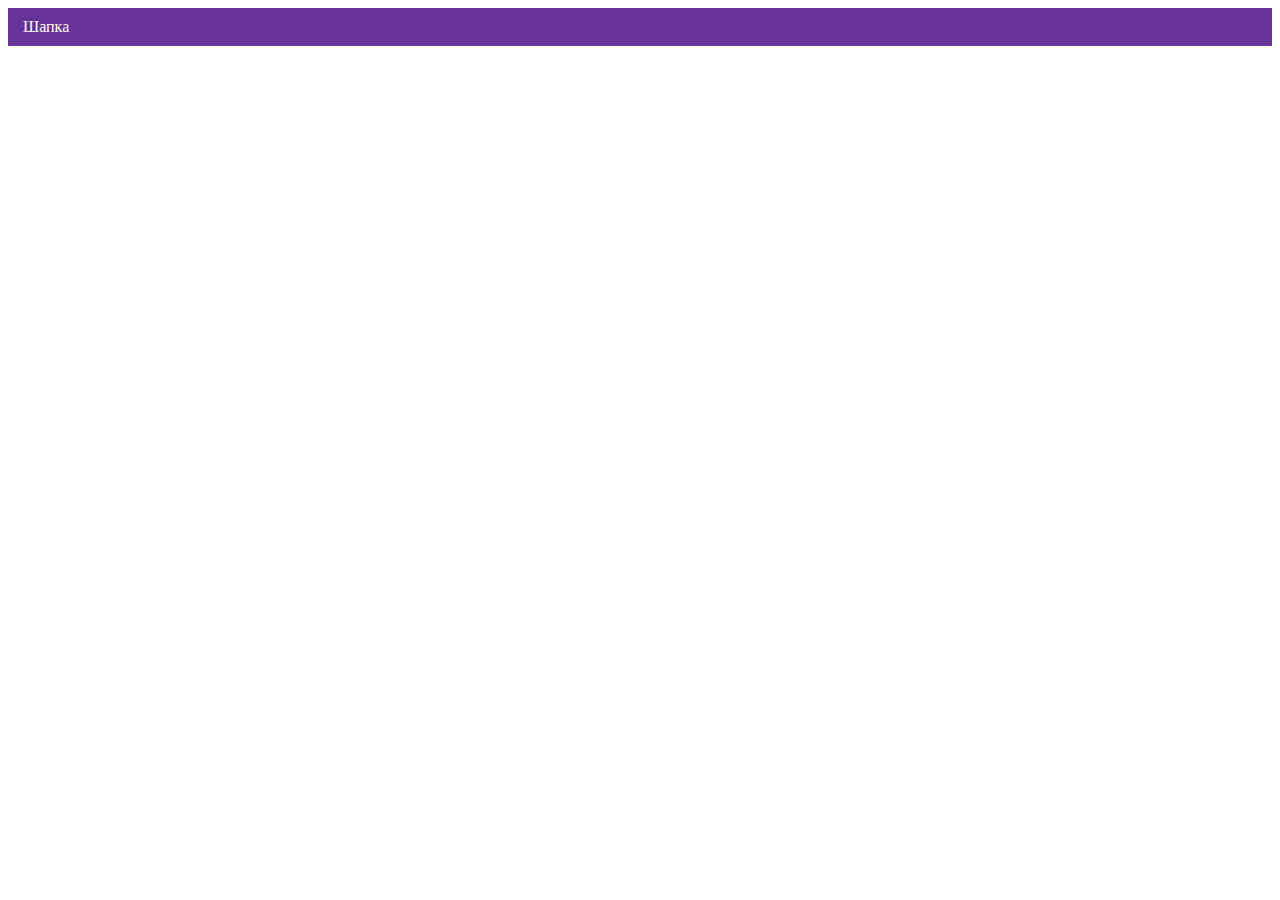
==== index.html @ d8174630 "Deploying to gh-pages from @ htmlacademy-adaptive/2401877-cat-energy-30@e98cb7f97f30a48dfca71497823d" ====
<!DOCTYPE html><html class="page" lang="ru"><head><meta charset="UTF-8"><title>Название проекта</title><meta name="viewport" content="width=device-width,initial-scale=1"><link rel="stylesheet" href="styles/styles.css"><script src="scripts/index.js" defer="defer"></script></head><body class="page__body"><header class="header">Шапка</header></body></html>
---- styles/styles.css ----
@charset "UTF-8";.header{background-color:#639;color:#fff;padding:10px 15px}
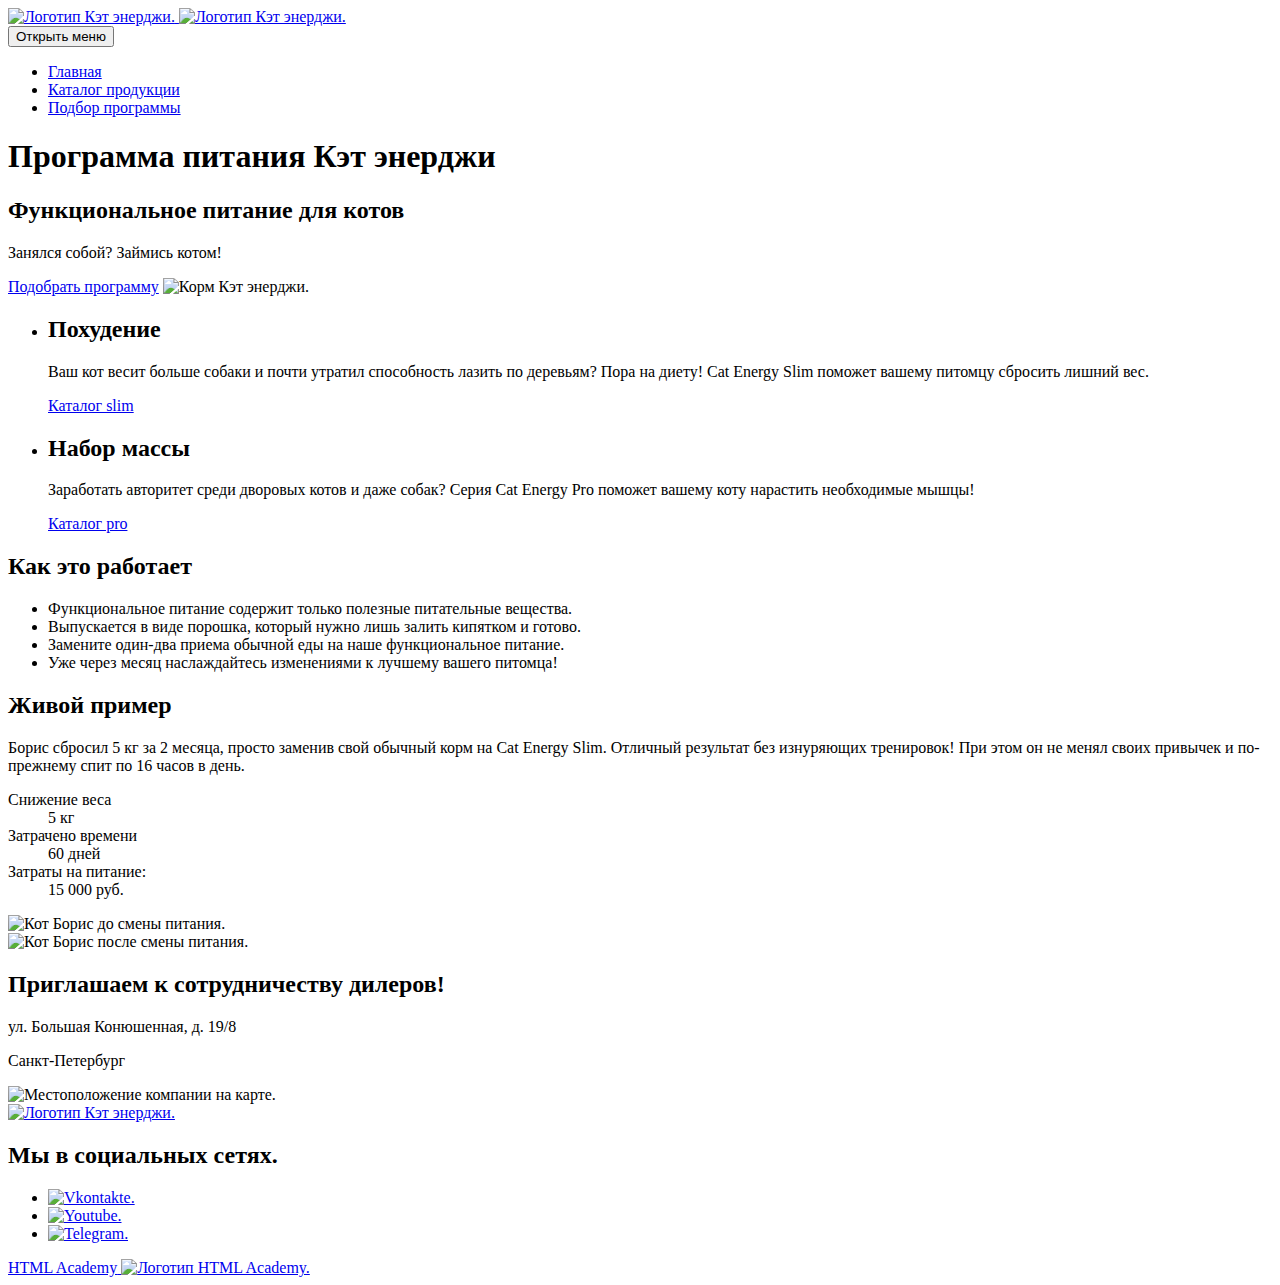
==== commit a73572c8: "Deploying to gh-pages from @ htmlacademy-adaptive/2401877-cat-energy-30@e837a51e146b5fbaec437e21dc18" ====
--- a/index.html
+++ b/index.html
@@ -1 +1 @@
-<!DOCTYPE html><html class="page" lang="ru"><head><meta charset="UTF-8"><title>Название проекта</title><meta name="viewport" content="width=device-width,initial-scale=1"><link rel="stylesheet" href="styles/styles.css"><script src="scripts/index.js" defer="defer"></script></head><body class="page__body"><header class="header">Шапка</header></body></html>+<!DOCTYPE html><html class="page" lang="ru"><head><meta charset="UTF-8"><title>Кэт энерджи</title><meta name="viewport" content="width=device-width,initial-scale=1"><link rel="stylesheet" href="styles/styles.css"><script src="scripts/index.js" defer="defer"></script></head><body class="page__body"><header class="main-header"><a class="main-header__logo logo" href="index.html"><img class="logo__image logo__image--icon" src="#" width="70" height="59" alt="Логотип Кэт энерджи."> <img class="logo__image logo__image--text" src="#" width="118" height="21" alt="Логотип Кэт энерджи."></a><nav class="main-nav"><button class="main-nav__toggle button-toggle" type="button"><span class="visually-hidden">Открыть меню</span></button><ul class="main-nav__list site-list"><li class="site-list__item"><a class="site-list__link site-list__link--current" href="index.html">Главная</a></li><li class="site-list__item"><a class="site-list__link" href="catalog.html">Каталог продукции</a></li><li class="site-list__item"><a class="site-list__link" href="form.html">Подбор программы</a></li></ul></nav></header><main class="main-container"><h1 class="visually-hidden">Программа питания Кэт энерджи</h1><section class="intro"><h2 class="intro__title">Функциональное питание для котов</h2><p class="intro__slogan">Занялся собой? Займись котом!</p><a class="intro__link button button--primary" href="#">Подобрать программу</a> <img class="intro__image" src="#" width="552" height="499" alt="Корм Кэт энерджи."></section><section class="nutrition"><div class="nutrition__container"><ul class="nutrition__list"><li class="nutrition__item nutrition__item--weight-loss"><h2 class="nutrition__title">Похудение</h2><p class="nutrition__text">Ваш кот весит больше собаки и почти утратил способность лазить по деревьям? Пора на диету! Cat Energy Slim поможет вашему питомцу сбросить лишний вес.</p><a class="nutrition__link button button--secondary" href="#">Каталог slim</a></li><li class="nutrition__item nutrition__item--weight-gain"><h2 class="nutrition__title">Набор массы</h2><p class="nutrition__text">Заработать авторитет среди дворовых котов и даже собак? Серия Cat Energy Pro поможет вашему коту нарастить необходимые мышцы!</p><a class="nutrition__link button button--secondary" href="#">Каталог pro</a></li></ul></div></section><section class="benefits"><div class="benefits__container"><h2 class="benefits__title">Как это работает</h2><ul class="benefits__list"><li class="benefits__item benefits__item--ingredients">Функциональное питание содержит только полезные питательные вещества.</li><li class="benefits__item benefits__item--consistence">Выпускается в виде порошка, который нужно лишь залить кипятком и готово.</li><li class="benefits__item benefits__item--system">Замените один-два приема обычной еды на наше функциональное питание.</li><li class="benefits__item benefits__item--results">Уже через месяц наслаждайтесь изменениями к лучшему вашего питомца!</li></ul></div></section><section class="example"><div class="example__container"><h2 class="example__title">Живой пример</h2><p class="example__text">Борис сбросил 5 кг за 2 месяца, просто заменив свой обычный корм на Cat Energy Slim. Отличный результат без изнуряющих тренировок! При этом он не менял своих привычек и по-прежнему спит по 16 часов в день.</p><dl class="example__statistics"><div class="example__weight"><dt class="example__statistics-subtitle">Снижение веса</dt><dd class="example__statistics-text">5 кг</dd></div><div class="example__time"><dt class="example__statistics-subtitle">Затрачено времени</dt><dd class="example__statistics-text">60 дней</dd></div><div class="example__cost"><dt class="example__statistics-subtitle">Затраты на питание:</dt><dd class="example__statistics-text">15 000 руб.</dd></div></dl><div class="exapmle__slider slider"><div class="slider__container slider__container--before"><img class="slider__image" src="#" width="" height="" alt="Кот Борис до смены питания."></div><div class="slider__container slider__container--after"><img class="slider__image" src="#" width="" height="" alt="Кот Борис после смены питания."></div></div></div></section><section class="contacts"><div class="contacts__container"><h2 class="contacts__title">Приглашаем к сотрудничеству дилеров!</h2><p class="contacts__text">ул. Большая Конюшенная, д. 19/8</p><p class="contacts__text">Санкт-Петербург</p></div><img class="contacts__map" src="#" width="1440" height="400" alt="Местоположение компании на карте."></section></main><footer class="main-footer"><div class="main-footer__container"><a class="main-footer__logo logo" href="index.html"><img class="logo__image logo__image--text" src="#" width="" height="" alt="Логотип Кэт энерджи."></a><section class="main-footer__socials socials"><h2 class="visually-hidden">Мы в социальных сетях.</h2><ul class="socials__list"><li class="socials__item"><a class="socials__link socials__link--vk" href="https://vk.com/htmlacademy"><img class="socials__icon" src="#" width="27" height="17" alt="Vkontakte."></a></li><li class="socials__item"><a class="socials__link socials__link--youtube" href="https://www.youtube.com/user/htmlacademyru"><img class="socials__icon" src="#" width="24" height="19" alt="Youtube."></a></li><li class="socials__item"><a class="socials__link socials__link--telegram" href="https://t.me/htmlacademy"><img class="socials__icon" src="#" width="20" height="17" alt="Telegram."></a></li></ul></section><a class="main-footer__copyright copyright" href="https://htmlacademy.ru/intensive/adaptive"><span class="copyright__text">HTML Academy</span> <img class="copyright__image" src="#" width="27" height="34" alt="Логотип HTML Academy."></a></div></footer></body></html>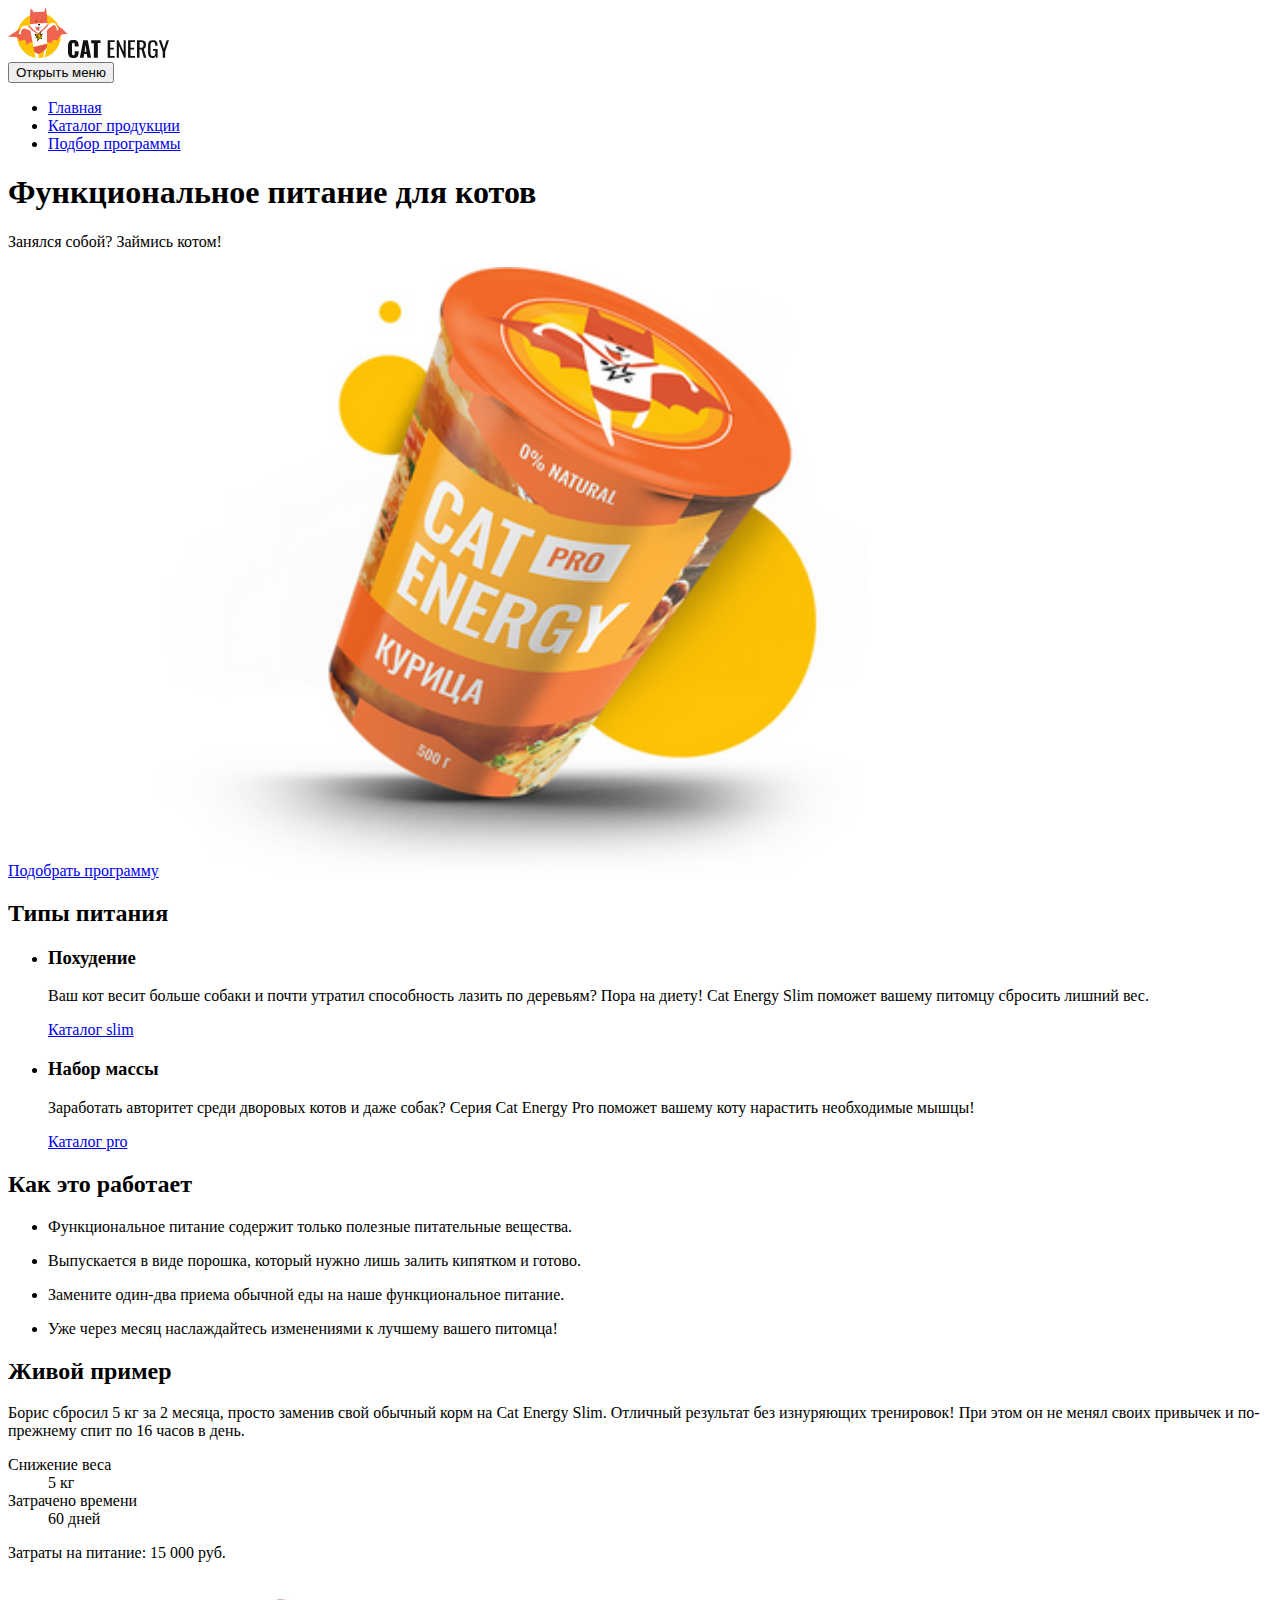
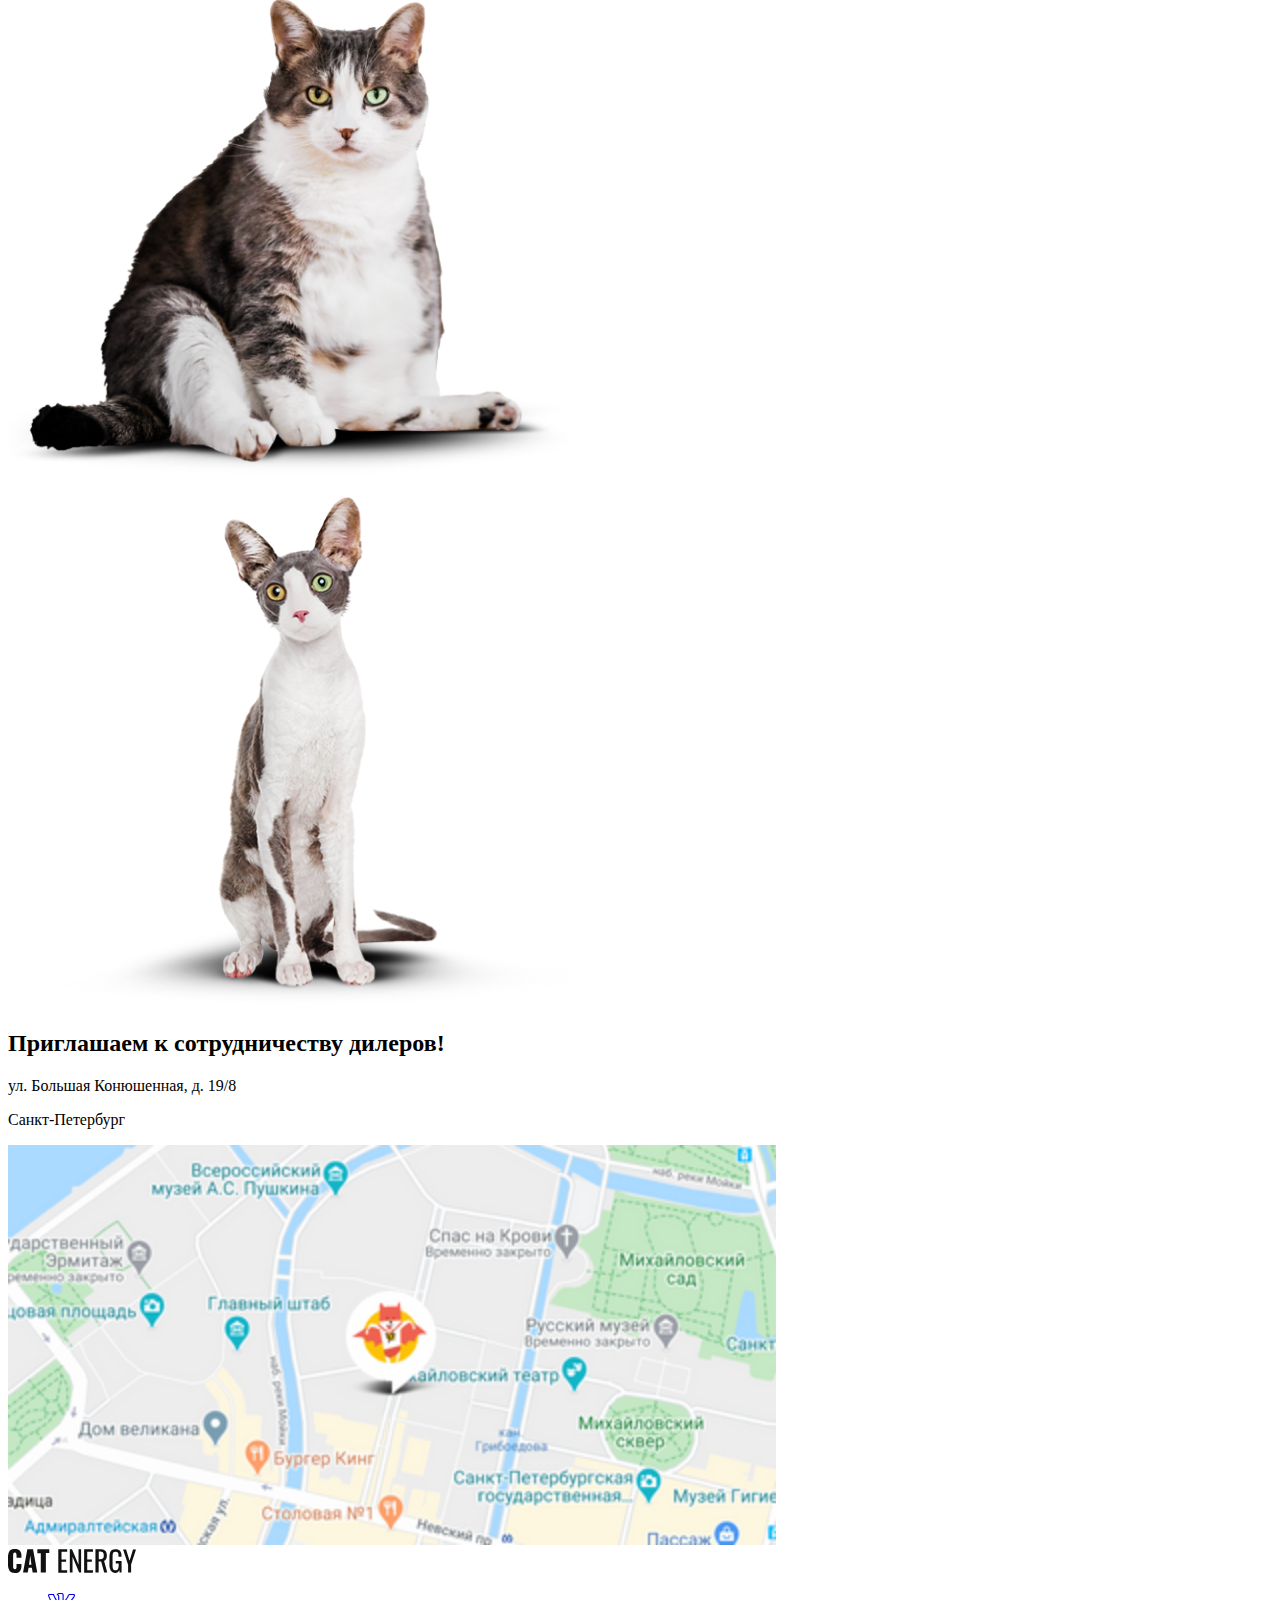
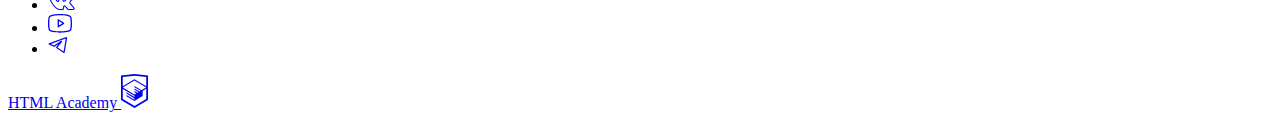
==== commit 2ad06716: "Deploying to gh-pages from @ htmlacademy-adaptive/2401877-cat-energy-30@8f644ca3a88ed66d0dfe81e99726" ====
--- a/index.html
+++ b/index.html
@@ -1 +1 @@
-<!DOCTYPE html><html class="page" lang="ru"><head><meta charset="UTF-8"><title>Кэт энерджи</title><meta name="viewport" content="width=device-width,initial-scale=1"><link rel="stylesheet" href="styles/styles.css"><script src="scripts/index.js" defer="defer"></script></head><body class="page__body"><header class="main-header"><a class="main-header__logo logo" href="index.html"><img class="logo__image logo__image--icon" src="#" width="70" height="59" alt="Логотип Кэт энерджи."> <img class="logo__image logo__image--text" src="#" width="118" height="21" alt="Логотип Кэт энерджи."></a><nav class="main-nav"><button class="main-nav__toggle button-toggle" type="button"><span class="visually-hidden">Открыть меню</span></button><ul class="main-nav__list site-list"><li class="site-list__item"><a class="site-list__link site-list__link--current" href="index.html">Главная</a></li><li class="site-list__item"><a class="site-list__link" href="catalog.html">Каталог продукции</a></li><li class="site-list__item"><a class="site-list__link" href="form.html">Подбор программы</a></li></ul></nav></header><main class="main-container"><h1 class="visually-hidden">Программа питания Кэт энерджи</h1><section class="intro"><h2 class="intro__title">Функциональное питание для котов</h2><p class="intro__slogan">Занялся собой? Займись котом!</p><a class="intro__link button button--primary" href="#">Подобрать программу</a> <img class="intro__image" src="#" width="552" height="499" alt="Корм Кэт энерджи."></section><section class="nutrition"><div class="nutrition__container"><ul class="nutrition__list"><li class="nutrition__item nutrition__item--weight-loss"><h2 class="nutrition__title">Похудение</h2><p class="nutrition__text">Ваш кот весит больше собаки и почти утратил способность лазить по деревьям? Пора на диету! Cat Energy Slim поможет вашему питомцу сбросить лишний вес.</p><a class="nutrition__link button button--secondary" href="#">Каталог slim</a></li><li class="nutrition__item nutrition__item--weight-gain"><h2 class="nutrition__title">Набор массы</h2><p class="nutrition__text">Заработать авторитет среди дворовых котов и даже собак? Серия Cat Energy Pro поможет вашему коту нарастить необходимые мышцы!</p><a class="nutrition__link button button--secondary" href="#">Каталог pro</a></li></ul></div></section><section class="benefits"><div class="benefits__container"><h2 class="benefits__title">Как это работает</h2><ul class="benefits__list"><li class="benefits__item benefits__item--ingredients">Функциональное питание содержит только полезные питательные вещества.</li><li class="benefits__item benefits__item--consistence">Выпускается в виде порошка, который нужно лишь залить кипятком и готово.</li><li class="benefits__item benefits__item--system">Замените один-два приема обычной еды на наше функциональное питание.</li><li class="benefits__item benefits__item--results">Уже через месяц наслаждайтесь изменениями к лучшему вашего питомца!</li></ul></div></section><section class="example"><div class="example__container"><h2 class="example__title">Живой пример</h2><p class="example__text">Борис сбросил 5 кг за 2 месяца, просто заменив свой обычный корм на Cat Energy Slim. Отличный результат без изнуряющих тренировок! При этом он не менял своих привычек и по-прежнему спит по 16 часов в день.</p><dl class="example__statistics"><div class="example__weight"><dt class="example__statistics-subtitle">Снижение веса</dt><dd class="example__statistics-text">5 кг</dd></div><div class="example__time"><dt class="example__statistics-subtitle">Затрачено времени</dt><dd class="example__statistics-text">60 дней</dd></div><div class="example__cost"><dt class="example__statistics-subtitle">Затраты на питание:</dt><dd class="example__statistics-text">15 000 руб.</dd></div></dl><div class="exapmle__slider slider"><div class="slider__container slider__container--before"><img class="slider__image" src="#" width="" height="" alt="Кот Борис до смены питания."></div><div class="slider__container slider__container--after"><img class="slider__image" src="#" width="" height="" alt="Кот Борис после смены питания."></div></div></div></section><section class="contacts"><div class="contacts__container"><h2 class="contacts__title">Приглашаем к сотрудничеству дилеров!</h2><p class="contacts__text">ул. Большая Конюшенная, д. 19/8</p><p class="contacts__text">Санкт-Петербург</p></div><img class="contacts__map" src="#" width="1440" height="400" alt="Местоположение компании на карте."></section></main><footer class="main-footer"><div class="main-footer__container"><a class="main-footer__logo logo" href="index.html"><img class="logo__image logo__image--text" src="#" width="" height="" alt="Логотип Кэт энерджи."></a><section class="main-footer__socials socials"><h2 class="visually-hidden">Мы в социальных сетях.</h2><ul class="socials__list"><li class="socials__item"><a class="socials__link socials__link--vk" href="https://vk.com/htmlacademy"><img class="socials__icon" src="#" width="27" height="17" alt="Vkontakte."></a></li><li class="socials__item"><a class="socials__link socials__link--youtube" href="https://www.youtube.com/user/htmlacademyru"><img class="socials__icon" src="#" width="24" height="19" alt="Youtube."></a></li><li class="socials__item"><a class="socials__link socials__link--telegram" href="https://t.me/htmlacademy"><img class="socials__icon" src="#" width="20" height="17" alt="Telegram."></a></li></ul></section><a class="main-footer__copyright copyright" href="https://htmlacademy.ru/intensive/adaptive"><span class="copyright__text">HTML Academy</span> <img class="copyright__image" src="#" width="27" height="34" alt="Логотип HTML Academy."></a></div></footer></body></html>+<!DOCTYPE html><html class="page" lang="ru"><head><meta charset="UTF-8"><title>Кэт энерджи</title><meta name="viewport" content="width=device-width,initial-scale=1"><link rel="stylesheet" href="styles/styles.css"><link rel="icon" href="favicon.ico"><link rel="icon" href="favicons/icon.svg" type="image/svg+xml"><link rel="apple-touch-icon" href="favicons/apple.png"><link rel="manifest" href="manifest.webmanifest"><script src="scripts/index.js" defer="defer"></script></head><body class="page__body"><header class="main-header"><a class="main-header__logo" href="index.html"><picture><source type="image/svg+xml" media="(min-width: 1440px)" srcset="images/header-logo-icon-desktop.svg" width="70" height="59"><source type="image/svg+xml" media="(min-width: 768px)" srcset="images/header-logo-icon-tablet.svg" width="60" height="50"><img class="main-header__logo-icon" src="images/header-logo-icon-mobile.svg" width="33" height="38" alt="Логотип Кэт энерджи."></picture><img class="main-header__logo-text" src="images/header-logo-text.svg" width="101" height="18" alt="Логотип Кэт энерджи."></a><nav class="main-nav"><button class="main-nav__toggle button-toggle" type="button"><span class="visually-hidden">Открыть меню</span></button><div class="main-nav__dropdown"><ul class="main-nav__list site-list"><li class="site-list__item"><a class="site-list__link site-list__link--current" href="index.html">Главная</a></li><li class="site-list__item"><a class="site-list__link" href="catalog.html">Каталог продукции</a></li><li class="site-list__item"><a class="site-list__link" href="form.html">Подбор программы</a></li></ul></div></nav></header><main class="main-container"><section class="intro"><h1 class="intro__title">Функциональное питание для котов</h1><p class="intro__slogan">Занялся собой? Займись котом!</p><a class="intro__button button button--primary" href="#">Подобрать программу</a><picture><source type="image/png" media="(min-width: 1440px)" srcset="images/intro-logo-desktop@1x.png, images/intro-logo-desktop@2x.png 2x" width="552" height="499"><source type="image/png" media="(min-width: 768px)" srcset="images/intro-logo-tablet@1x.png, images/intro-logo-tablet@2x.png 2x" width="709" height="609"><img class="intro__image" src="images/intro-logo-mobile@1x.png" srcset="images/intro-logo-mobile@2x.png 2x" width="280" height="270" alt="Корм Кэт энерджи."></picture></section><section class="types"><h2 class="visually-hidden">Типы питания</h2><div class="types__container"><ul class="types__list"><li class="types__item types__item--weight-loss"><h3 class="types__title">Похудение</h3><p class="types__text">Ваш кот весит больше собаки и почти утратил способность лазить по деревьям? Пора на диету! Cat Energy Slim поможет вашему питомцу сбросить лишний вес.</p><a class="types__link button button--secondary" href="#">Каталог slim</a></li><li class="types__item types__item--weight-gain"><h3 class="types__title">Набор массы</h3><p class="types__text">Заработать авторитет среди дворовых котов и даже собак? Серия Cat Energy Pro поможет вашему коту нарастить необходимые мышцы!</p><a class="types__link button button--secondary" href="#">Каталог pro</a></li></ul></div></section><section class="benefits"><div class="benefits__container"><h2 class="benefits__title title-h2">Как это работает</h2><ul class="benefits__list"><li class="benefits__item benefits__item--ingredients"><p class="benefits__item-text">Функциональное питание содержит только полезные питательные вещества.</p></li><li class="benefits__item benefits__item--consistence"><p class="benefits__item-text">Выпускается в виде порошка, который нужно лишь залить кипятком и готово.</p></li><li class="benefits__item benefits__item--system"><p class="benefits__item-text">Замените один-два приема обычной еды на наше функциональное питание.</p></li><li class="benefits__item benefits__item--results"><p class="benefits__item-text">Уже через месяц наслаждайтесь изменениями к лучшему вашего питомца!</p></li></ul></div></section><section class="example"><div class="example__container"><h2 class="example__title title-h2">Живой пример</h2><p class="example__text">Борис сбросил 5 кг за 2 месяца, просто заменив свой обычный корм на Cat Energy Slim. Отличный результат без изнуряющих тренировок! При этом он не менял своих привычек и по-прежнему спит по 16 часов в день.</p><dl class="example__statistics"><div class="example__item"><dt class="example__statistics-subtitle">Снижение веса</dt><dd class="example__statistics-text">5 кг</dd></div><div class="example__item"><dt class="example__statistics-subtitle">Затрачено времени</dt><dd class="example__statistics-text">60 дней</dd></div></dl><p class="example__cost"><span class="example__cost-text">Затраты на питание:</span> <span class="example__cost-text">15 000 руб.</span></p><div class="example__slider slider"><div class="slider__container slider__container--before"><picture><source type="image/png" media="(min-width: 768px)" srcset="images/cat-before-tablet@1x.png, images/cat-before-tablet@2x.png 2x" width="560" height="512"><img class="slider__image" src="images/cat-before-mobile@1x.png" srcset="images/cat-before-mobile@2x.png 2x" width="280" height="256" alt="Кот Борис до смены питания."></picture></div><div class="slider__container slider__container--after"><picture><source type="image/png" media="(min-width: 768px)" srcset="images/cat-after-tablet@1x.png, images/cat-after-tablet@2x.png 2x" width="560" height="512"><img class="slider__image" src="images/cat-after-mobile@1x.png" srcset="images/cat-after-mobile@2x.png 2x" width="280" height="256" alt="Кот Борис после смены питания."></picture></div></div></div></section><section class="contacts"><div class="contacts__container"><h2 class="contacts__title">Приглашаем к сотрудничеству дилеров!</h2><p class="contacts__text">ул. Большая Конюшенная, д. 19/8</p><p class="contacts__text">Санкт-Петербург</p></div><picture><source type="image/png" media="(min-width: 1440px)" srcset="images/map-desktop@1x.png, images/map-desktop@2x.png 2x" width="1440" height="400"><source type="image/png" media="(min-width: 768px)" srcset="images/map-tablet@1x.png, images/map-tablet@2x.png 2x" width="768" height="400"><img class="contacts__map" src="images/map-mobile@1x.png" srcset="images/map-mobile@2x.png 2x" width="320" height="362" alt="Местоположение компании на карте."></picture></section></main><footer class="main-footer"><div class="main-footer__container"><a class="main-footer__logo" href="index.html"><img class="main-footer__logo-text" src="images/footer-logo-text.svg" width="128" height="24" alt="Логотип Кэт энерджи."></a><ul class="main-footer__socials socials"><li class="socials__item"><a class="socials__item-link socials__item-link--vk" href="https://vk.com/htmlacademy"><svg class="socials__item-icon" aria-label="Vkontakte." role="img" width="27" height="17" viewBox="0 0 27 17" fill="currentColor" xmlns="http://www.w3.org/2000/svg"><path d="M0 2.34c0-.86.52-1.32 1.55-1.38l3.97.02c.26 0 .44.13.53.38.4 1.26.86 2.34 1.37 3.25.5.92 1.17 1.97 1.99 3.16.07.15.18.23.34.23.13 0 .22-.06.3-.18l.07-.28.03-4.35c0-.3-.07-.5-.23-.6-.15-.1-.43-.18-.83-.23-.32-.05-.48-.23-.48-.55 0-.07 0-.12.02-.15.38-1.09 1.44-1.63 3.2-1.63l1.5-.03c.67 0 1.23.16 1.67.48.44.32.67.82.67 1.5v5.72c.12.08.24.12.34.12.27 0 .5-.15.7-.45 1.95-2.58 3-4.31 3.17-5.18a.3.3 0 0 1 .05-.13c.12-.25.33-.47.61-.65.29-.19.53-.31.75-.38a.55.55 0 0 1 .24-.05h4.13l.26.03c.36 0 .63.16.83.47.07.1.12.21.15.33a2.4 2.4 0 0 1 .06.55v.18a6.11 6.11 0 0 1-.94 2.2 23.4 23.4 0 0 1-1.93 2.53c-.79.9-1.27 1.5-1.47 1.78a.93.93 0 0 0-.24.56c0 .13.07.28.21.45l3.9 4.63c.2.26.31.56.31.88 0 .38-.16.7-.48.95-.32.25-.7.4-1.14.43l-.46.02h-4.04c-.02 0-.06 0-.11.02a.86.86 0 0 1-.1.01c-.4 0-.76-.16-1.1-.48-.12-.13-.96-1.12-2.5-2.97a1.39 1.39 0 0 0-.38-.32 38.47 38.47 0 0 0-.53 2.24l-.08.42a1.4 1.4 0 0 1-1.12 1.06l-.37.02h-2.61c-1.48 0-2.95-.63-4.41-1.9a19.3 19.3 0 0 1-3.96-4.95 47.51 47.51 0 0 1-3.28-7.05 1.92 1.92 0 0 1-.13-.73Zm16.01 6.51c-.37 0-.7-.1-1.01-.29a.9.9 0 0 1-.45-.79v-5.78c0-.34-.1-.58-.27-.72-.18-.14-.49-.21-.93-.21l-1.52.05c-.76 0-1.34.12-1.73.37.78.36 1.17.93 1.17 1.71v4.43a1.5 1.5 0 0 1-.53 1.04 1.6 1.6 0 0 1-1.07.42c-.53 0-.94-.24-1.22-.73a26.16 26.16 0 0 1-3.1-5.63l-.23-.66-3.55-.02c-.23 0-.36.01-.38.03-.03.03-.04.1-.04.22 0 .15.01.3.05.48l.56 1.4c1.49 3.64 3.11 6.51 4.86 8.6 1.75 2.1 3.47 3.15 5.16 3.15h2.66c.1 0 .19-.03.24-.09.05-.06.1-.17.13-.34l.06-.25.5-2.21c.15-.3.27-.5.38-.6.2-.2.42-.28.69-.28.43 0 .86.24 1.3.73l2.27 2.71c.14.22.3.33.45.33h4.4c.53 0 .8-.13.8-.38a.47.47 0 0 0-.08-.25l-3.87-4.55c-.3-.35-.45-.73-.45-1.13 0-.4.14-.8.43-1.16.23-.34.68-.9 1.34-1.67.67-.78 1.25-1.51 1.75-2.19.5-.68.82-1.3.98-1.85l.08-.33a.37.37 0 0 1-.02-.16.54.54 0 0 0-.03-.19h-4.18c-.27.1-.48.25-.64.45l-.16.48c-.45 1.16-1.6 2.94-3.5 5.36-.36.33-.8.5-1.3.5Z"/></svg></a></li><li class="socials__item"><a class="socials__item-link socials__item-link--youtube" href="https://www.youtube.com/user/htmlacademyru"><svg class="socials__item-icon" aria-label="Youtube." role="img" width="24" height="19" viewBox="0 0 24 19" fill="currentColor" xmlns="http://www.w3.org/2000/svg"><path d="m15.85 8.8-5.24-3.5a.65.65 0 0 0-1.01.55v6.98a.65.65 0 0 0 1.01.54l5.24-3.49a.65.65 0 0 0 0-1.09Zm-4.94 2.8v-4.53l3.4 2.27-3.4 2.27Zm12.48-8.56a2.4 2.4 0 0 0-1.45-1.63c-3.72-1.43-9.69-1.41-9.94-1.41s-6.22-.02-9.94 1.4a2.4 2.4 0 0 0-1.45 1.64 25.32 25.32 0 0 0-.61 6.3c0 3.26.33 5.22.61 6.3a2.4 2.4 0 0 0 1.45 1.63c3.72 1.43 9.69 1.4 9.94 1.4h.08c.75 0 6.31-.04 9.86-1.4a2.4 2.4 0 0 0 1.45-1.64c.28-1.07.61-3.03.61-6.3 0-3.25-.33-5.22-.61-6.29Zm-1.27 12.27a1.1 1.1 0 0 1-.65.74c-3.5 1.34-9.4 1.32-9.47 1.32-.07 0-5.98.02-9.47-1.32a1.09 1.09 0 0 1-.65-.74c-.27-1-.57-2.85-.57-5.97 0-3.12.3-4.97.57-5.97a1.1 1.1 0 0 1 .65-.74c3.5-1.34 9.4-1.32 9.47-1.32.07 0 5.98-.02 9.47 1.32a1.1 1.1 0 0 1 .65.74c.27 1 .57 2.85.57 5.97 0 3.12-.3 4.96-.57 5.97Z"/></svg></a></li><li class="socials__item"><a class="socials__item-link socials__item-link--telegram" href="https://t.me/htmlacademy"><svg class="socials__item-icon" aria-label="Telegram." role="img" width="20" height="17" viewBox="0 0 20 18" fill="currentColor" xmlns="http://www.w3.org/2000/svg"><path fill-rule="evenodd" clip-rule="evenodd" d="M19.46.15c.18.15.27.38.23.61l-2.63 15.76a.66.66 0 0 1-1.01.44l-7.88-5.25a.66.66 0 0 1-.15-.96l2.61-3.26-4.36 2.9a.66.66 0 0 1-.65.05l-5.26-2.63a.66.66 0 0 1 .08-1.2l18.38-6.57a.66.66 0 0 1 .64.11Zm-17.13 7.17 3.53 1.77 7.56-5.04a.66.66 0 0 1 .88.96l-4.8 6 6.43 4.3 2.28-13.66-15.88 5.67Z"/></svg></a></li></ul><a class="main-footer__copyright copyright" href="https://htmlacademy.ru/intensive/adaptive"><span class="copyright__text">HTML Academy</span> <svg class="copyright__logo" aria-label="Логотип разработчика .html academy." role="img" width="27" height="34" viewBox="0 0 27 34" fill="currentColor" xmlns="http://www.w3.org/2000/svg"><path d="m13.64.02-.14-.02-13.5 1.4v24.61l13.5 7.99 13.5-7.99v-24.6l-13.36-1.4Zm11.6 25-11.74 6.94-11.73-6.94v-10.1l11.68 6.93.02 1.25-8.02-4.75v1.23l8.04 4.8.02 1.3-8.05-4.76v1.22l8.04 4.81 8.12-4.83v-5.21l3.62-2.15v10.26Zm0-11.57-3.23 1.88-1.48.88-7.06-4.19-.01 1.23 6.04 3.57-.06.03-.13.07-.86.5-4.98-2.95-.01 1.22 3.93 2.33-.93.61-.02.01-2.97-1.74-.01 1.23 1.94 1.13-1.98 1.19-11.62-6.87 11.63-6.96 11.8 6.83Zm0-1.22-11.8-6.92-11.67 6.91v-9.23l11.73-1.23 11.73 1.23v9.24Z"/></svg></a></div></footer></body></html>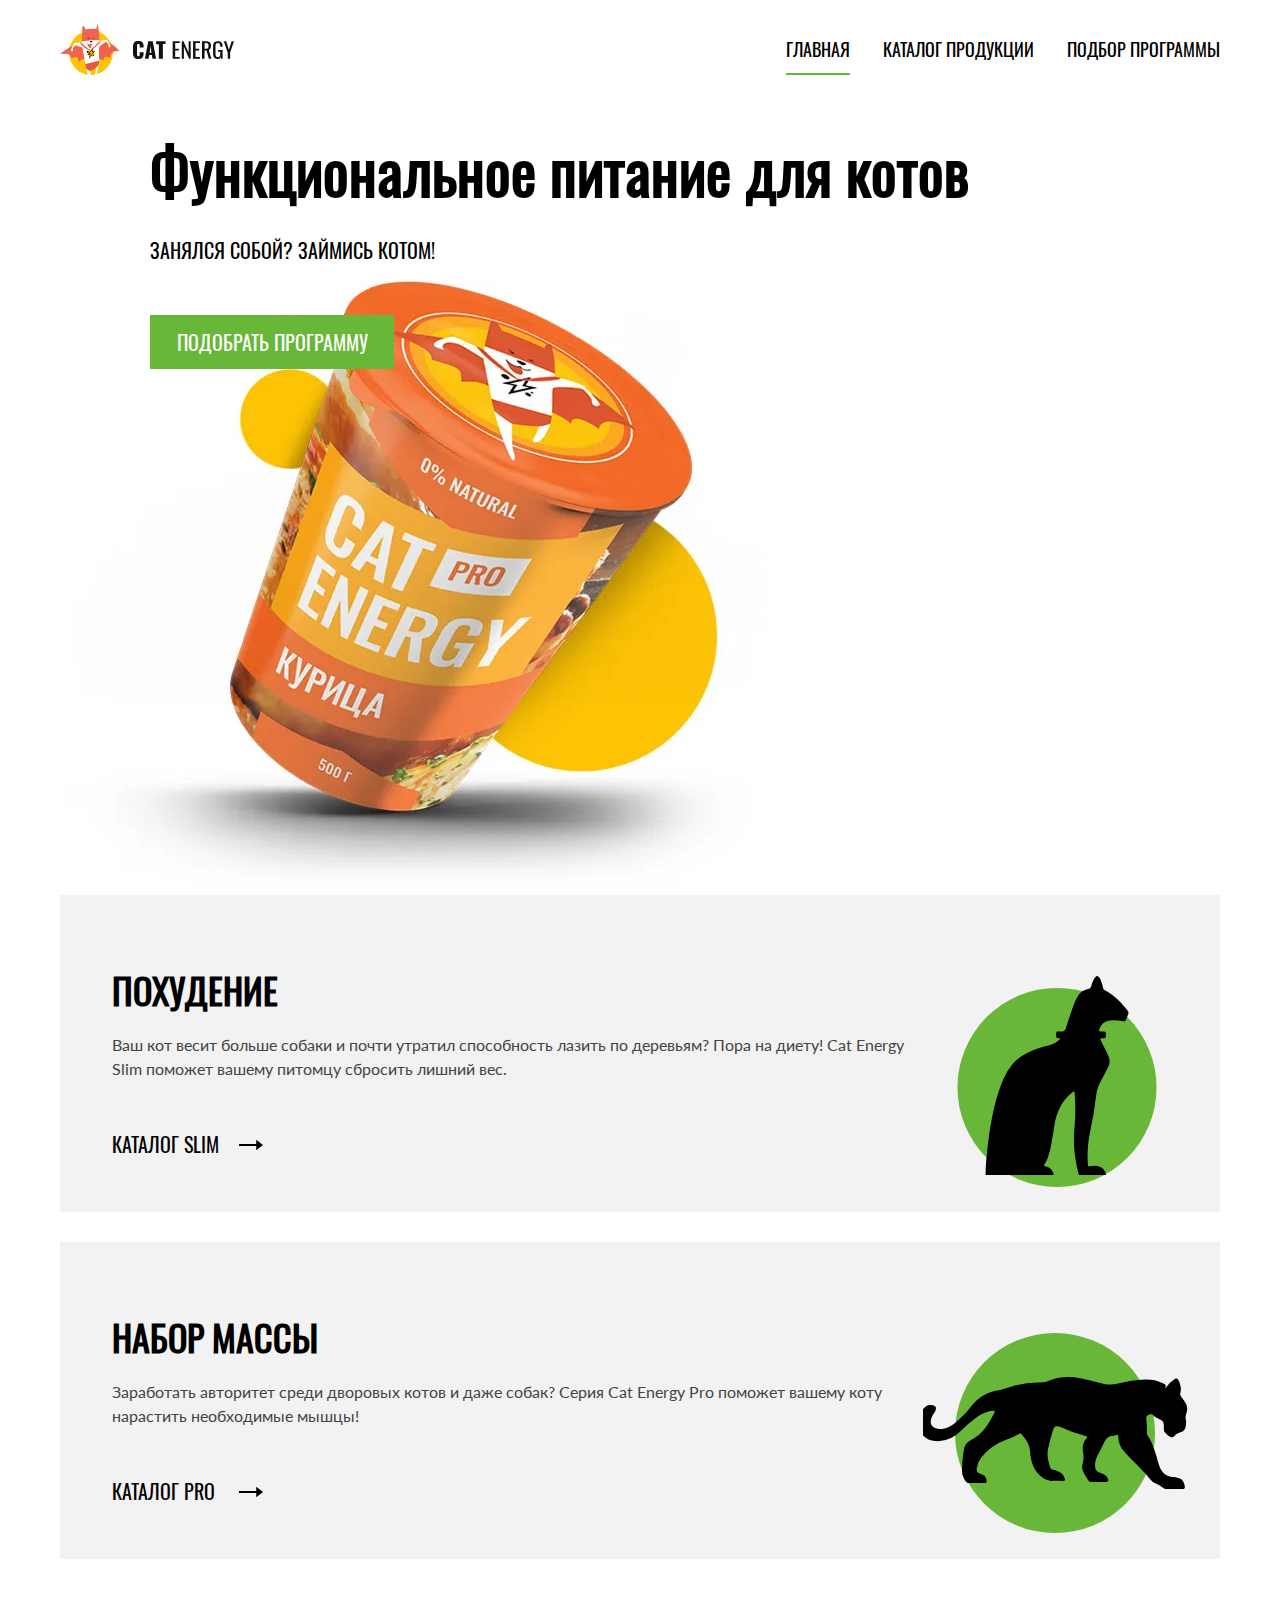
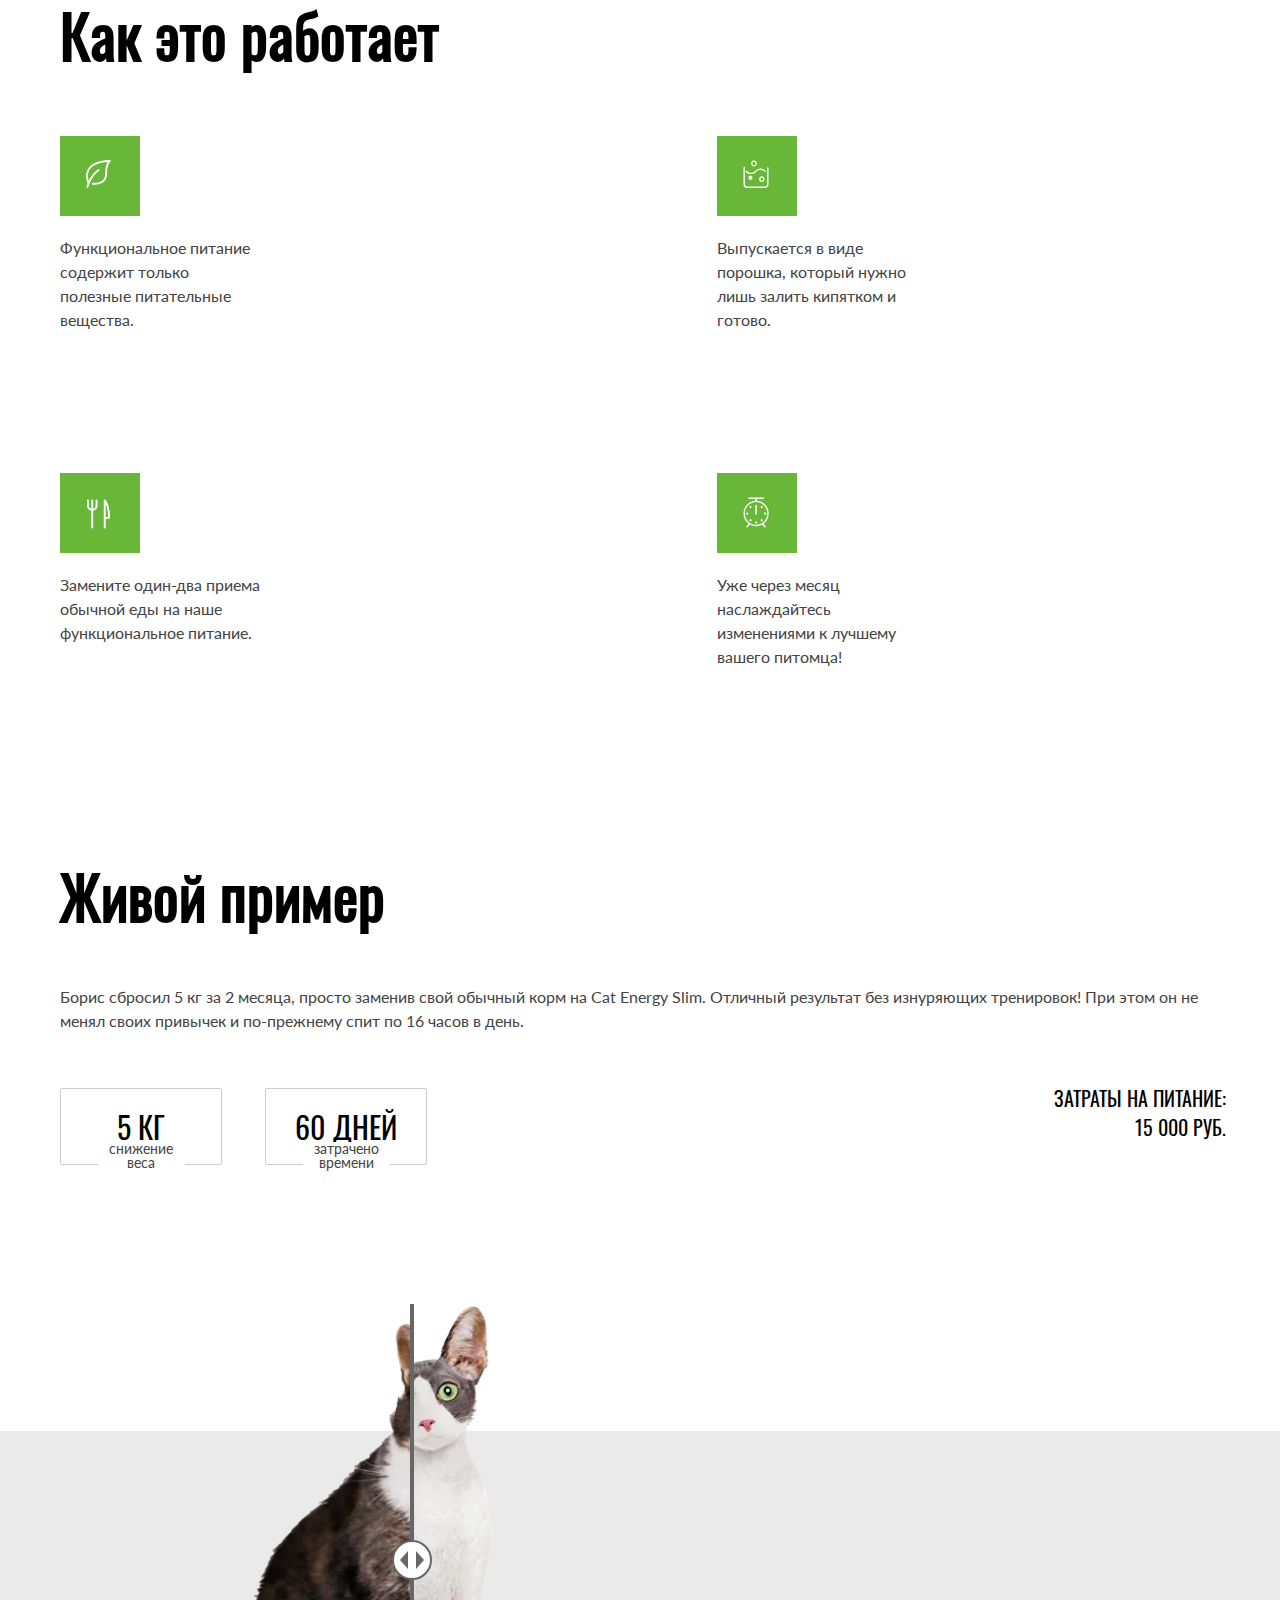
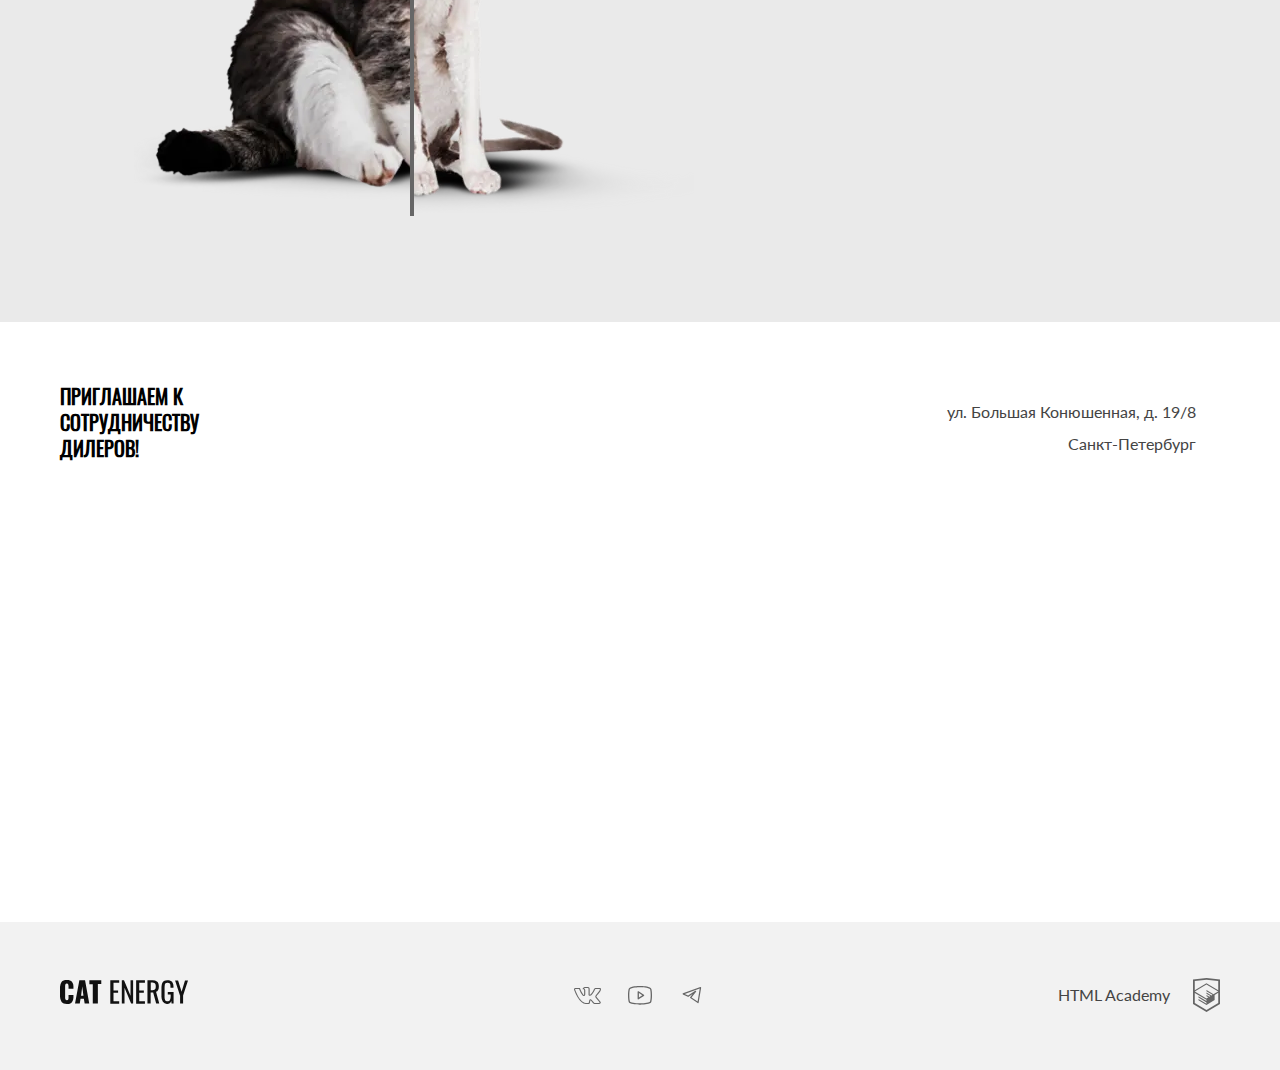
==== commit 27d05157: "Deploying to gh-pages from @ htmlacademy-adaptive/2401877-cat-energy-30@a0b51f81af412b9532b4cc524c50" ====
--- a/index.html
+++ b/index.html
@@ -1 +1 @@
-<!DOCTYPE html><html class="page" lang="ru"><head><meta charset="UTF-8"><title>Кэт энерджи</title><meta name="viewport" content="width=device-width,initial-scale=1"><link rel="stylesheet" href="styles/styles.css"><link rel="icon" href="favicon.ico"><link rel="icon" href="favicons/icon.svg" type="image/svg+xml"><link rel="apple-touch-icon" href="favicons/apple.png"><link rel="manifest" href="manifest.webmanifest"><script src="scripts/index.js" defer="defer"></script></head><body class="page__body"><header class="main-header"><a class="main-header__logo" href="index.html"><picture><source type="image/svg+xml" media="(min-width: 1440px)" srcset="images/header-logo-icon-desktop.svg" width="70" height="59"><source type="image/svg+xml" media="(min-width: 768px)" srcset="images/header-logo-icon-tablet.svg" width="60" height="50"><img class="main-header__logo-icon" src="images/header-logo-icon-mobile.svg" width="33" height="38" alt="Логотип Кэт энерджи."></picture><img class="main-header__logo-text" src="images/header-logo-text.svg" width="101" height="18" alt="Логотип Кэт энерджи."></a><nav class="main-nav"><button class="main-nav__toggle button-toggle" type="button"><span class="visually-hidden">Открыть меню</span></button><div class="main-nav__dropdown"><ul class="main-nav__list site-list"><li class="site-list__item"><a class="site-list__link site-list__link--current" href="index.html">Главная</a></li><li class="site-list__item"><a class="site-list__link" href="catalog.html">Каталог продукции</a></li><li class="site-list__item"><a class="site-list__link" href="form.html">Подбор программы</a></li></ul></div></nav></header><main class="main-container"><section class="intro"><h1 class="intro__title">Функциональное питание для котов</h1><p class="intro__slogan">Занялся собой? Займись котом!</p><a class="intro__button button button--primary" href="#">Подобрать программу</a><picture><source type="image/png" media="(min-width: 1440px)" srcset="images/intro-logo-desktop@1x.png, images/intro-logo-desktop@2x.png 2x" width="552" height="499"><source type="image/png" media="(min-width: 768px)" srcset="images/intro-logo-tablet@1x.png, images/intro-logo-tablet@2x.png 2x" width="709" height="609"><img class="intro__image" src="images/intro-logo-mobile@1x.png" srcset="images/intro-logo-mobile@2x.png 2x" width="280" height="270" alt="Корм Кэт энерджи."></picture></section><section class="types"><h2 class="visually-hidden">Типы питания</h2><div class="types__container"><ul class="types__list"><li class="types__item types__item--weight-loss"><h3 class="types__title">Похудение</h3><p class="types__text">Ваш кот весит больше собаки и почти утратил способность лазить по деревьям? Пора на диету! Cat Energy Slim поможет вашему питомцу сбросить лишний вес.</p><a class="types__link button button--secondary" href="#">Каталог slim</a></li><li class="types__item types__item--weight-gain"><h3 class="types__title">Набор массы</h3><p class="types__text">Заработать авторитет среди дворовых котов и даже собак? Серия Cat Energy Pro поможет вашему коту нарастить необходимые мышцы!</p><a class="types__link button button--secondary" href="#">Каталог pro</a></li></ul></div></section><section class="benefits"><div class="benefits__container"><h2 class="benefits__title title-h2">Как это работает</h2><ul class="benefits__list"><li class="benefits__item benefits__item--ingredients"><p class="benefits__item-text">Функциональное питание содержит только полезные питательные вещества.</p></li><li class="benefits__item benefits__item--consistence"><p class="benefits__item-text">Выпускается в виде порошка, который нужно лишь залить кипятком и готово.</p></li><li class="benefits__item benefits__item--system"><p class="benefits__item-text">Замените один-два приема обычной еды на наше функциональное питание.</p></li><li class="benefits__item benefits__item--results"><p class="benefits__item-text">Уже через месяц наслаждайтесь изменениями к лучшему вашего питомца!</p></li></ul></div></section><section class="example"><div class="example__container"><h2 class="example__title title-h2">Живой пример</h2><p class="example__text">Борис сбросил 5 кг за 2 месяца, просто заменив свой обычный корм на Cat Energy Slim. Отличный результат без изнуряющих тренировок! При этом он не менял своих привычек и по-прежнему спит по 16 часов в день.</p><dl class="example__statistics"><div class="example__item"><dt class="example__statistics-subtitle">Снижение веса</dt><dd class="example__statistics-text">5 кг</dd></div><div class="example__item"><dt class="example__statistics-subtitle">Затрачено времени</dt><dd class="example__statistics-text">60 дней</dd></div></dl><p class="example__cost"><span class="example__cost-text">Затраты на питание:</span> <span class="example__cost-text">15 000 руб.</span></p><div class="example__slider slider"><div class="slider__container slider__container--before"><picture><source type="image/png" media="(min-width: 768px)" srcset="images/cat-before-tablet@1x.png, images/cat-before-tablet@2x.png 2x" width="560" height="512"><img class="slider__image" src="images/cat-before-mobile@1x.png" srcset="images/cat-before-mobile@2x.png 2x" width="280" height="256" alt="Кот Борис до смены питания."></picture></div><div class="slider__container slider__container--after"><picture><source type="image/png" media="(min-width: 768px)" srcset="images/cat-after-tablet@1x.png, images/cat-after-tablet@2x.png 2x" width="560" height="512"><img class="slider__image" src="images/cat-after-mobile@1x.png" srcset="images/cat-after-mobile@2x.png 2x" width="280" height="256" alt="Кот Борис после смены питания."></picture></div></div></div></section><section class="contacts"><div class="contacts__container"><h2 class="contacts__title">Приглашаем к сотрудничеству дилеров!</h2><p class="contacts__text">ул. Большая Конюшенная, д. 19/8</p><p class="contacts__text">Санкт-Петербург</p></div><picture><source type="image/png" media="(min-width: 1440px)" srcset="images/map-desktop@1x.png, images/map-desktop@2x.png 2x" width="1440" height="400"><source type="image/png" media="(min-width: 768px)" srcset="images/map-tablet@1x.png, images/map-tablet@2x.png 2x" width="768" height="400"><img class="contacts__map" src="images/map-mobile@1x.png" srcset="images/map-mobile@2x.png 2x" width="320" height="362" alt="Местоположение компании на карте."></picture></section></main><footer class="main-footer"><div class="main-footer__container"><a class="main-footer__logo" href="index.html"><img class="main-footer__logo-text" src="images/footer-logo-text.svg" width="128" height="24" alt="Логотип Кэт энерджи."></a><ul class="main-footer__socials socials"><li class="socials__item"><a class="socials__item-link socials__item-link--vk" href="https://vk.com/htmlacademy"><svg class="socials__item-icon" aria-label="Vkontakte." role="img" width="27" height="17" viewBox="0 0 27 17" fill="currentColor" xmlns="http://www.w3.org/2000/svg"><path d="M0 2.34c0-.86.52-1.32 1.55-1.38l3.97.02c.26 0 .44.13.53.38.4 1.26.86 2.34 1.37 3.25.5.92 1.17 1.97 1.99 3.16.07.15.18.23.34.23.13 0 .22-.06.3-.18l.07-.28.03-4.35c0-.3-.07-.5-.23-.6-.15-.1-.43-.18-.83-.23-.32-.05-.48-.23-.48-.55 0-.07 0-.12.02-.15.38-1.09 1.44-1.63 3.2-1.63l1.5-.03c.67 0 1.23.16 1.67.48.44.32.67.82.67 1.5v5.72c.12.08.24.12.34.12.27 0 .5-.15.7-.45 1.95-2.58 3-4.31 3.17-5.18a.3.3 0 0 1 .05-.13c.12-.25.33-.47.61-.65.29-.19.53-.31.75-.38a.55.55 0 0 1 .24-.05h4.13l.26.03c.36 0 .63.16.83.47.07.1.12.21.15.33a2.4 2.4 0 0 1 .06.55v.18a6.11 6.11 0 0 1-.94 2.2 23.4 23.4 0 0 1-1.93 2.53c-.79.9-1.27 1.5-1.47 1.78a.93.93 0 0 0-.24.56c0 .13.07.28.21.45l3.9 4.63c.2.26.31.56.31.88 0 .38-.16.7-.48.95-.32.25-.7.4-1.14.43l-.46.02h-4.04c-.02 0-.06 0-.11.02a.86.86 0 0 1-.1.01c-.4 0-.76-.16-1.1-.48-.12-.13-.96-1.12-2.5-2.97a1.39 1.39 0 0 0-.38-.32 38.47 38.47 0 0 0-.53 2.24l-.08.42a1.4 1.4 0 0 1-1.12 1.06l-.37.02h-2.61c-1.48 0-2.95-.63-4.41-1.9a19.3 19.3 0 0 1-3.96-4.95 47.51 47.51 0 0 1-3.28-7.05 1.92 1.92 0 0 1-.13-.73Zm16.01 6.51c-.37 0-.7-.1-1.01-.29a.9.9 0 0 1-.45-.79v-5.78c0-.34-.1-.58-.27-.72-.18-.14-.49-.21-.93-.21l-1.52.05c-.76 0-1.34.12-1.73.37.78.36 1.17.93 1.17 1.71v4.43a1.5 1.5 0 0 1-.53 1.04 1.6 1.6 0 0 1-1.07.42c-.53 0-.94-.24-1.22-.73a26.16 26.16 0 0 1-3.1-5.63l-.23-.66-3.55-.02c-.23 0-.36.01-.38.03-.03.03-.04.1-.04.22 0 .15.01.3.05.48l.56 1.4c1.49 3.64 3.11 6.51 4.86 8.6 1.75 2.1 3.47 3.15 5.16 3.15h2.66c.1 0 .19-.03.24-.09.05-.06.1-.17.13-.34l.06-.25.5-2.21c.15-.3.27-.5.38-.6.2-.2.42-.28.69-.28.43 0 .86.24 1.3.73l2.27 2.71c.14.22.3.33.45.33h4.4c.53 0 .8-.13.8-.38a.47.47 0 0 0-.08-.25l-3.87-4.55c-.3-.35-.45-.73-.45-1.13 0-.4.14-.8.43-1.16.23-.34.68-.9 1.34-1.67.67-.78 1.25-1.51 1.75-2.19.5-.68.82-1.3.98-1.85l.08-.33a.37.37 0 0 1-.02-.16.54.54 0 0 0-.03-.19h-4.18c-.27.1-.48.25-.64.45l-.16.48c-.45 1.16-1.6 2.94-3.5 5.36-.36.33-.8.5-1.3.5Z"/></svg></a></li><li class="socials__item"><a class="socials__item-link socials__item-link--youtube" href="https://www.youtube.com/user/htmlacademyru"><svg class="socials__item-icon" aria-label="Youtube." role="img" width="24" height="19" viewBox="0 0 24 19" fill="currentColor" xmlns="http://www.w3.org/2000/svg"><path d="m15.85 8.8-5.24-3.5a.65.65 0 0 0-1.01.55v6.98a.65.65 0 0 0 1.01.54l5.24-3.49a.65.65 0 0 0 0-1.09Zm-4.94 2.8v-4.53l3.4 2.27-3.4 2.27Zm12.48-8.56a2.4 2.4 0 0 0-1.45-1.63c-3.72-1.43-9.69-1.41-9.94-1.41s-6.22-.02-9.94 1.4a2.4 2.4 0 0 0-1.45 1.64 25.32 25.32 0 0 0-.61 6.3c0 3.26.33 5.22.61 6.3a2.4 2.4 0 0 0 1.45 1.63c3.72 1.43 9.69 1.4 9.94 1.4h.08c.75 0 6.31-.04 9.86-1.4a2.4 2.4 0 0 0 1.45-1.64c.28-1.07.61-3.03.61-6.3 0-3.25-.33-5.22-.61-6.29Zm-1.27 12.27a1.1 1.1 0 0 1-.65.74c-3.5 1.34-9.4 1.32-9.47 1.32-.07 0-5.98.02-9.47-1.32a1.09 1.09 0 0 1-.65-.74c-.27-1-.57-2.85-.57-5.97 0-3.12.3-4.97.57-5.97a1.1 1.1 0 0 1 .65-.74c3.5-1.34 9.4-1.32 9.47-1.32.07 0 5.98-.02 9.47 1.32a1.1 1.1 0 0 1 .65.74c.27 1 .57 2.85.57 5.97 0 3.12-.3 4.96-.57 5.97Z"/></svg></a></li><li class="socials__item"><a class="socials__item-link socials__item-link--telegram" href="https://t.me/htmlacademy"><svg class="socials__item-icon" aria-label="Telegram." role="img" width="20" height="17" viewBox="0 0 20 18" fill="currentColor" xmlns="http://www.w3.org/2000/svg"><path fill-rule="evenodd" clip-rule="evenodd" d="M19.46.15c.18.15.27.38.23.61l-2.63 15.76a.66.66 0 0 1-1.01.44l-7.88-5.25a.66.66 0 0 1-.15-.96l2.61-3.26-4.36 2.9a.66.66 0 0 1-.65.05l-5.26-2.63a.66.66 0 0 1 .08-1.2l18.38-6.57a.66.66 0 0 1 .64.11Zm-17.13 7.17 3.53 1.77 7.56-5.04a.66.66 0 0 1 .88.96l-4.8 6 6.43 4.3 2.28-13.66-15.88 5.67Z"/></svg></a></li></ul><a class="main-footer__copyright copyright" href="https://htmlacademy.ru/intensive/adaptive"><span class="copyright__text">HTML Academy</span> <svg class="copyright__logo" aria-label="Логотип разработчика .html academy." role="img" width="27" height="34" viewBox="0 0 27 34" fill="currentColor" xmlns="http://www.w3.org/2000/svg"><path d="m13.64.02-.14-.02-13.5 1.4v24.61l13.5 7.99 13.5-7.99v-24.6l-13.36-1.4Zm11.6 25-11.74 6.94-11.73-6.94v-10.1l11.68 6.93.02 1.25-8.02-4.75v1.23l8.04 4.8.02 1.3-8.05-4.76v1.22l8.04 4.81 8.12-4.83v-5.21l3.62-2.15v10.26Zm0-11.57-3.23 1.88-1.48.88-7.06-4.19-.01 1.23 6.04 3.57-.06.03-.13.07-.86.5-4.98-2.95-.01 1.22 3.93 2.33-.93.61-.02.01-2.97-1.74-.01 1.23 1.94 1.13-1.98 1.19-11.62-6.87 11.63-6.96 11.8 6.83Zm0-1.22-11.8-6.92-11.67 6.91v-9.23l11.73-1.23 11.73 1.23v9.24Z"/></svg></a></div></footer></body></html>+<!DOCTYPE html><html class="page" lang="ru"><head><meta charset="UTF-8"><title>Кэт энерджи</title><meta name="viewport" content="width=device-width,initial-scale=1"><link rel="stylesheet" href="styles/styles.css"><link rel="icon" href="favicon.ico"><link rel="icon" href="favicons/icon.svg" type="image/svg+xml"><link rel="apple-touch-icon" href="favicons/apple.png"><link rel="manifest" href="manifest.webmanifest"><script src="scripts/index.js" defer="defer"></script></head><body class="page__body"><header class="main-header"><div class="main-header__container page__container"><a class="main-header__logo" href="index.html"><picture><source type="image/svg+xml" media="(min-width: 1440px)" srcset="images/header-logo-desktop.svg" width="70" height="59"><source type="image/svg+xml" media="(min-width: 768px)" srcset="images/header-logo-tablet.svg" width="60" height="50"><img class="main-header__logo-icon" src="images/header-logo-mobile.svg" width="33" height="38" alt="Логотип Кэт энерджи."></picture><div class="main-header__logo-title"><svg class="main-header__logo-text" aria-hidden="true" focusable="false" width="101" height="18"><use href="images/icons/stack.svg#header-logo-text"></use></svg></div></a><nav class="main-nav main-nav--opened main-nav--nojs"><button class="main-nav__toggle" type="button"><span class="visually-hidden">Открыть меню.</span></button><div class="main-nav__wrapper"><ul class="main-nav__list site-list"><li class="site-list__item"><a class="site-list__link site-list__link--current" href="index.html">Главная</a></li><li class="site-list__item"><a class="site-list__link" href="catalog.html">Каталог продукции</a></li><li class="site-list__item"><a class="site-list__link" href="form.html">Подбор программы</a></li></ul></div></nav></div></header><main class="main-container"><section class="intro"><div class="intro__container page__container"><h1 class="intro__title">Функциональное питание для котов</h1><p class="intro__slogan">Занялся собой? Займись котом!</p><picture><source type="image/webp" media="(min-width: 1440px)" srcset="images/intro-logo-desktop@1x.webp, images/intro-logo-desktop@2x.webp 2x" width="552" height="499"><source type="image/webp" media="(min-width: 768px)" srcset="images/intro-logo-tablet@1x.webp, images/intro-logo-tablet@2x.webp 2x" width="709" height="609"><source type="image/webp" srcset="images/intro-logo-mobile@1x.webp, images/intro-logo-mobile@2x.webp 2x" width="280" height="270"><source type="image/png" media="(min-width: 1440px)" srcset="images/intro-logo-desktop@1x.png, images/intro-logo-desktop@2x.png 2x" width="552" height="499"><source type="image/png" media="(min-width: 768px)" srcset="images/intro-logo-tablet@1x.png, images/intro-logo-tablet@2x.png 2x" width="709" height="609"><img class="intro__image" src="images/intro-logo-mobile@1x.png" srcset="images/intro-logo-mobile@2x.png 2x" width="280" height="270" alt="Корм Кэт энерджи."></picture><a class="intro__button button button--primary" href="#">Подобрать программу</a></div></section><section class="types"><h2 class="visually-hidden">Типы питания</h2><div class="types__container page__container"><ul class="types__list"><li class="types__item types__item--weight-loss"><h3 class="types__title types__title--weight-loss">Похудение</h3><p class="types__text">Ваш кот весит больше собаки и почти утратил способность лазить по деревьям? Пора на диету! Cat Energy Slim поможет вашему питомцу сбросить лишний вес.</p><a class="types__link button button--secondary" href="#">Каталог slim</a></li><li class="types__item types__item--weight-gain"><h3 class="types__title types__title--weight-gain">Набор массы</h3><p class="types__text">Заработать авторитет среди дворовых котов и даже собак? Серия Cat Energy Pro поможет вашему коту нарастить необходимые мышцы!</p><a class="types__link button button--secondary" href="#">Каталог pro</a></li></ul></div></section><section class="benefits"><div class="benefits__container page__container"><h2 class="benefits__title title-h2">Как это работает</h2><ul class="benefits__list"><li class="benefits__item benefits__item--leaf"><p class="benefits__item-text benefits__item-text--leaf">Функциональное питание содержит только полезные питательные вещества.</p></li><li class="benefits__item benefits__item--powder"><p class="benefits__item-text">Выпускается в виде порошка, который нужно лишь залить кипятком и готово.</p></li><li class="benefits__item benefits__item--eat"><p class="benefits__item-text">Замените один-два приема обычной еды на наше функциональное питание.</p></li><li class="benefits__item benefits__item--time"><p class="benefits__item-text">Уже через месяц наслаждайтесь изменениями к лучшему вашего питомца!</p></li></ul></div></section><section class="example"><div class="example__container page__container"><h2 class="example__title title-h2">Живой пример</h2><p class="example__text">Борис сбросил 5 кг за 2 месяца, просто заменив свой обычный корм на Cat Energy Slim. Отличный результат без изнуряющих тренировок! При этом он не менял своих привычек и по-прежнему спит по 16 часов в день.</p><div class="example__statistics-wrapper"><dl class="example__statistics"><div class="example__item"><dt class="example__statistics-subtitle">5 кг</dt><dd class="example__statistics-text">Снижение веса</dd></div><div class="example__item"><dt class="example__statistics-subtitle">60 дней</dt><dd class="example__statistics-text">Затрачено времени</dd></div></dl><div class="example__cost"><p class="example__cost-text">Затраты на питание:</p><p class="example__cost-text">15 000 руб.</p></div></div><div class="example__slider slider"><div class="slider__container slider__container--before"><picture><source type="image/webp" media="(min-width: 768px)" srcset="images/cat-before-tablet@1x.webp, images/cat-before-tablet@2x.webp 2x" width="560" height="512"><source type="image/webp" srcset="images/cat-before-mobile@1x.webp, images/cat-before-mobile@2x.webp 2x" width="280" height="256"><source type="image/png" media="(min-width: 768px)" srcset="images/cat-before-tablet@1x.png, images/cat-before-tablet@2x.png 2x" width="560" height="512"><img class="slider__image" src="images/cat-before-mobile@1x.png" srcset="images/cat-before-mobile@2x.png 2x" width="280" height="256" alt="Кот Борис до смены питания."></picture></div><div class="slider__container slider__container--after"><picture><source type="image/webp" media="(min-width: 768px)" srcset="images/cat-after-tablet@1x.webp, images/cat-after-tablet@2x.webp 2x" width="560" height="512"><source type="image/webp" srcset="images/cat-after-mobile@1x.webp, images/cat-after-mobile@2x.webp 2x" width="280" height="256"><source type="image/png" media="(min-width: 768px)" srcset="images/cat-after-tablet@1x.png, images/cat-after-tablet@2x.png 2x" width="560" height="512"><img class="slider__image" src="images/cat-after-mobile@1x.png" srcset="images/cat-after-mobile@2x.png 2x" width="280" height="256" alt="Кот Борис после смены питания."></picture></div><div class="slider__toggle-wrapper"><div class="slider__toggle"><button class="slider__button" type="button"><span class="visually-hidden">Управление отображения кота до и после.</span> <svg class="slider__toggle-image" aria-hidden="true" focusable="false" width="24" height="18"><use href="images/icons/stack.svg#slider-icon"></use></svg></button></div></div></div></div></section><section class="contacts"><div class="contacts__container page__container"><h2 class="contacts__title">Приглашаем к сотрудничеству дилеров!</h2><div class="contacts__address"><p class="contacts__text">ул. Большая Конюшенная, д. 19/8</p><p class="contacts__text contacts__text-city">Санкт-Петербург</p></div></div><div class="contacts__map-wrapper"><iframe class="contacts__map" src="https://yandex.ru/map-widget/v1/?um=constructor%3A4a715c1f35c078e6f79de537b0385908f8f14a5a8d2957c170a17eb8df522bfa&amp;source=constructor" width="320" height="362" allowfullscreen="" frameborder="0" title="Офис компании по адресу набережная реки Карповки, 5, литера П, Санкт-Петербург"></iframe></div><noscript><picture><source type="image/webp" media="(min-width: 1440px)" srcset="images/map-desktop@1x.webp, images/map-desktop@2x.webp 2x" width="1440" height="400"><source type="image/webp" media="(min-width: 768px)" srcset="images/map-tablet@1x.webp, images/map-tablet@2x.webp 2x" width="768" height="400"><source type="image/webp" srcset="images/map-mobile@1x.webp, images/map-mobile@2x.webp 2x" width="320" height="362"><source type="image/png" media="(min-width: 1440px)" srcset="images/map-desktop@1x.png, images/map-desktop@2x.png 2x" width="1440" height="400"><source type="image/png" media="(min-width: 768px)" srcset="images/map-tablet@1x.png, images/map-tablet@2x.png 2x" width="768" height="400"><img class="contacts__map-static" src="images/map-mobile@1x.png" srcset="images/map-mobile@2x.png 2x" width="320" height="362" alt="Местоположение компании на карте."></picture></noscript></section></main><footer class="main-footer"><div class="main-footer__container page__container"><a class="main-footer__logo" href="index.html"><img class="main-footer__logo-text" src="images/footer-logo-text.svg" width="128" height="24" alt="Логотип Кэт энерджи."></a><ul class="main-footer__socials socials"><li class="socials__item"><a class="socials__item-link socials__item-link--vk" href="https://vk.com/htmlacademy"><span class="visually-hidden">Мы в Vkontakte.</span> <svg class="socials__item-icon" width="27" height="17" aria-hidden="true" focusable="false"><use href="images/icons/stack.svg#vk-icon"></use></svg></a></li><li class="socials__item"><a class="socials__item-link socials__item-link--youtube" href="https://www.youtube.com/user/htmlacademyru"><span class="visually-hidden">Мы в Youtube.</span> <svg class="socials__item-icon" width="24" height="19" aria-hidden="true" focusable="false"><use href="images/icons/stack.svg#youtube-icon"></use></svg></a></li><li class="socials__item"><a class="socials__item-link socials__item-link--telegram" href="https://t.me/htmlacademy"><span class="visually-hidden">Мы в Telegram.</span> <svg class="socials__item-icon" width="20" height="17" aria-hidden="true" focusable="false"><use href="images/icons/stack.svg#telegram-icon"></use></svg></a></li></ul><a class="main-footer__copyright copyright" href="https://htmlacademy.ru/intensive/adaptive"><p class="copyright__text">HTML Academy</p><svg class="copyright__logo" width="27" height="34" aria-hidden="true" focusable="false"><use href="images/icons/stack.svg#copyright-icon"></use></svg></a></div></footer></body></html>--- a/styles/styles.css
+++ b/styles/styles.css
@@ -1 +1 @@
-@charset "UTF-8";.header{background-color:#639;color:#fff;padding:10px 15px}+@charset "UTF-8";@font-face{font-family:"Lato";font-weight:400;font-style:normal;font-display:swap;src:url(../fonts/lato/Lato-Regular.woff2)format("woff2")}@font-face{font-family:"Oswald";font-weight:400;font-style:normal;font-display:swap;src:url(../fonts/oswald/oswaldregular.woff2)format("woff2")}*,::after,::before{box-sizing:border-box}body{font-family:"Lato",sans-serif;color:#444}.visually-hidden{clip:rect(0 0 0 0);-webkit-clip-path:inset(100%);position:absolute;clip-path:inset(100%);margin:-1px;border:0;padding:0;width:1px;height:1px;overflow:hidden;white-space:nowrap}.button{font-family:"Oswald",sans-serif;text-transform:uppercase;text-decoration:none;cursor:pointer}.button--primary{font-size:16px;line-height:20px;text-align:center;color:#fff;background-color:#68b738}.button--secondary{font-size:16px;line-height:16px;color:#000;background-color:#f2f2f2}.page{height:100%}.page__body{font-family:"Lato",sans-serif;color:#444;font-size:14px;line-height:18px;margin:0;padding:0;height:100%;display:flex;flex-direction:column;background-color:#fff}@media (min-width:768px){.page__body{font-size:16px;line-height:24px}}.page__container{max-width:1220px;margin:0 auto;padding:0 20px}@media (min-width:768px){.page__container{padding:0 30px}}@media (min-width:1440px){.page__container{padding:0}}.main-header{background-color:#fff}@media (min-width:1440px){.main-header{background-color:transparent}}.main-header__container{position:relative;margin-bottom:0}@media (min-width:320px){.main-header__container{z-index:3}}@media (min-width:768px){.main-header__container{display:flex;flex-wrap:wrap;justify-content:space-between;padding-top:25px}}@media (min-width:1440px){.main-header__container{padding-top:55px}}.main-header__logo{display:flex;flex-wrap:wrap;text-decoration:none;cursor:pointer}@media (min-width:320px){.main-header__logo{padding-top:13px;padding-bottom:12px;margin-right:40px;width:-moz-fit-content;width:fit-content}}@media (min-width:768px){.main-header__logo{padding:0;width:-moz-fit-content;width:fit-content}}.main-header__logo:hover{opacity:.8}.main-header__logo:active{opacity:.6}.main-header__logo-icon,.main-header__logo-text{display:block}@media (min-width:320px){.main-header__logo-text{position:absolute;margin:0 auto;min-width:101px;height:auto;right:0;left:0;top:23px}}@media (min-width:768px){.main-header__logo-text{margin-left:13px;min-width:101px;position:relative;top:16px}}@media (min-width:1440px){.main-header__logo-text{margin-left:14px;min-width:118px}}.main-nav{display:flex;flex-wrap:wrap}.main-nav__toggle{border:0;cursor:pointer;display:block;background-color:transparent}.main-nav__toggle:hover{opacity:.8}.main-nav__toggle:active{opacity:.6}@media (min-width:768px){.main-nav__toggle{display:none}}@media (min-width:1440px){.main-nav__toggle{display:none}}.main-nav--closed .main-nav__toggle::before{content:"";position:absolute;background-image:url(../images/icons/stack.svg#burger-icon);top:20px;right:21px;width:24px;height:24px}@media (max-width:320px){.main-nav--closed .site-list__item{display:none}}.main-nav--opened .main-nav__toggle::before{content:"";position:absolute;background-image:url(../images/icons/stack.svg#close-icon);top:23px;right:20px;width:18px;height:18px}@media (min-width:320px){.main-nav__wrapper{width:100%;right:0;position:absolute;z-index:1}}@media (min-width:768px){.main-nav__wrapper{position:relative}}.main-nav__list{display:flex;flex-wrap:wrap}@media (min-width:320px){.main-nav__list{flex-direction:column}}@media (min-width:768px){.main-nav__list{flex-direction:row;align-items:baseline}}.site-list{list-style-type:none;padding:0;margin:0;display:flex;flex-wrap:wrap}@media (min-width:768px){.site-list{font-size:18px;line-height:24px;margin:0;padding:0;align-items:center;flex-grow:1}}@media (min-width:1440px){.site-list{font-size:20px;line-height:30px}}@media (min-width:768px){.site-list__item{margin-right:33px}.site-list__item:last-child{margin-right:0}}.site-list__link{position:relative;display:block;padding-bottom:24px;padding-top:22px;font-family:"Oswald",sans-serif;font-size:20px;line-height:20px;color:#000;background-color:#fff;text-align:center;text-decoration:none;text-transform:uppercase;border-top:1px solid #e6e6e6;border-bottom:1px solid #e6e6e6}.site-list__link:hover{opacity:.6}@media (min-width:768px){.site-list__link{font-size:18px;line-height:24px;padding:12px 0 0;display:block;position:relative;border:0;background:0 0}}@media (min-width:1440px){.site-list__link{font-size:20px;line-height:30px;color:#fff}}@media (min-width:768px){.site-list__link--current::after{position:absolute;content:"";background-color:#68b738;left:0;right:0;top:48px;bottom:0;height:2px}}@media (min-width:1440px){.site-list__link--current::after{position:absolute;content:"";background-color:#fff;left:0;right:0;top:48px;bottom:0;height:2px}}.intro{font-family:"Oswald",sans-serif;color:#fff;position:relative}.intro::before{position:absolute;content:"";background-image:linear-gradient(to top,rgba(104,183,56,.85)0,rgba(104,183,56,.85) 100%),url(../images/intro-background-mobile@1x.webp);background-repeat:no-repeat;background-position:50%0;min-width:100%;min-height:302px;z-index:-1;background-color:#4e4d51}@media (min-width:768px){.intro::before{display:none}}@media (min-width:1440px){.intro::before{display:block;position:absolute;top:-149px;right:0;background-image:linear-gradient(to top,rgba(104,183,56,.85)0,rgba(104,183,56,.85) 100%),url(../images/intro-background-desktop@1x.webp);background-position:0;background-size:1041px 694px;min-width:51%;min-height:calc(100% - 74px);z-index:-1}}@media (min-width:768px){.intro{padding-top:0;color:#000}}.intro__container{padding-bottom:20px}@media (min-width:768px){.intro__container{padding-top:65px;padding-bottom:0}}.intro__title{font-size:36px;line-height:36px;text-align:center;color:#fff;margin:0 0 25px;padding-top:27px}@media (min-width:768px){.intro__title{font-size:60px;line-height:60px;color:#000;text-align:start;padding-top:0;margin-left:90px;margin-right:200px;margin-bottom:40px;z-index:1}}@media (min-width:1440px){.intro__title{margin-right:705px}}.intro__slogan{font-size:14px;line-height:14px;text-transform:uppercase;text-align:center;color:#fff;margin:0 0 29px}@media (min-width:768px){.intro__slogan{font-size:20px;line-height:20px;margin-bottom:21px;color:#000;text-align:start;margin-left:90px;z-index:1}}.intro-image{display:block}.intro__button{display:block;padding:10px 26px}@media (min-width:768px){.intro__button{font-size:20px;line-height:26px;z-index:1;min-width:244px;margin-left:90px;padding:14px 26px;position:absolute;bottom:526px}}@media (min-width:1440px){.intro__button{z-index:1;position:absolute;bottom:266px}}.types__container{padding-bottom:20px}@media (min-width:768px){.types__container{padding-bottom:45px}}.types__list{list-style-type:none;padding:0;margin:0;display:flex;flex-wrap:wrap;gap:20px}@media (min-width:768px){.types__list{gap:30px}}@media (min-width:1440px){.types__list{justify-content:space-between}}.types__item{background-color:#f2f2f2;display:flex;flex-direction:column;padding:30px 33px 18px 20px;margin:0;min-width:280px;min-height:266px;position:relative}@media (min-width:768px){.types__item{padding:77px 316px 53px 52px}}@media (min-width:1440px){.types__item{padding:77px 61px 55px 52px}}.types__item--weight-loss::before{position:absolute;content:"";top:21px;background-image:url(../images/icons/stack.svg#cat-weight-loss);background-size:50px 53px;background-repeat:no-repeat;width:50px;height:53px}@media (min-width:768px){.types__item--weight-loss::before{background-size:200px 211px;width:200px;height:211px;right:63px;top:81px;z-index:1}}@media (min-width:1440px){.types__item--weight-loss::before{background-size:100px 106px;width:100px;height:106px;left:73px;top:47px;z-index:1}}.types__item--weight-gain::before{position:absolute;content:"";background-image:url(../images/icons/stack.svg#cat-weight-gain);background-size:67px 50px;background-repeat:no-repeat;width:67px;height:50px;top:24px;left:13px}@media (min-width:768px){.types__item--weight-gain::before{background-size:268px 200px;width:268px;height:200px;right:29px;left:auto;top:91px;z-index:1}}@media (min-width:1440px){.types__item--weight-gain::before{background-size:134px 100px;width:134px;height:100px;right:auto;left:55px;top:47px;z-index:1}}.types__title{font-family:"Oswald",sans-serif;font-size:24px;line-height:37px;color:#000;text-transform:uppercase;padding:0}@media (min-width:768px){.types__title{font-size:36px;line-height:36px;padding-bottom:25px}}@media (min-width:1440px){.types__title{padding-bottom:73px}}.types__title--weight-loss{margin:0 47px 29px 70px}@media (min-width:768px){.types__title--weight-loss{margin:0}}@media (min-width:1440px){.types__title--weight-loss{margin:0 131px 0 162px}}.types__title--weight-gain{margin:0 19px 29px 71px;min-width:137px}@media (min-width:768px){.types__title--weight-gain{margin:0}}@media (min-width:1440px){.types__title--weight-gain{margin:0 83px 0 181px}}.types__text{font-size:14px;line-height:18px;margin:0}@media (min-width:768px){.types__text{font-size:16px;line-height:24px;padding-bottom:48px}}@media (min-width:1440px){.types__text{max-width:457px;padding-bottom:23px}}.types__text::after{background-color:#d9d9d9;height:1px;width:240px;content:"";display:block;margin-top:23px;margin-bottom:19px}@media (min-width:768px){.types__text::after{display:none}}.types__link{position:relative}@media (min-width:768px){.types__link{font-size:20px;line-height:30px}}.types__link::after{-webkit-mask-image:url(../images/icons/stack.svg#arrow-icon);mask-image:url(../images/icons/stack.svg#arrow-icon);position:absolute;content:"";-webkit-mask-repeat:no-repeat;mask-repeat:no-repeat;background-color:#000;width:24px;height:12px;background-size:24px 12px;top:1px;left:102px}@media (min-width:768px){.types__link::after{top:10px;left:127px}}.benefits__container{padding-bottom:49px}@media (min-width:768px){.benefits__container{padding-bottom:47px}}@media (min-width:1440px){.benefits__container{padding-bottom:126px}}.benefits__title{font-family:"Oswald",sans-serif;font-size:36px;line-height:40px;color:#000;margin:0 0 40px}@media (min-width:768px){.benefits__title{font-size:60px;line-height:60px;margin-bottom:72px}}.benefits__list{list-style-type:none;margin:0;padding:0;position:relative;counter-reset:benefits-counter}@media (min-width:768px){.benefits__list{display:grid;grid-template-columns:repeat(2,1fr);gap:37px 153px}}@media (min-width:1440px){.benefits__list{grid-template-columns:repeat(4,1fr);align-items:baseline;gap:79px}}.benefits__item{display:flex;gap:20px;margin-bottom:20px;width:280px}.benefits__item:last-child{margin:0}@media (min-width:768px){.benefits__item{position:relative;display:grid;grid-template-columns:min-content 1fr;grid-template-rows:min-content 1fr;justify-items:start;gap:20px;min-height:280px;min-width:230px}}@media (min-width:1440px){.benefits__item{gap:31px}}.benefits__item::before{content:"";display:block;background-color:#68b738;background-size:60px 60px;width:154px;height:60px}@media (min-width:768px){.benefits__item::before{content:"";grid-row:1/2;grid-column:1/2;display:inline-block;background-size:80px 80px;width:80px;height:80px}.benefits__item::after{counter-increment:benefits-counter;content:counter(benefits-counter);grid-column:2/3;grid-row:1/3;align-self:start;font-family:"Oswald",sans-serif;color:#f2f2f2;text-align:center;font-size:280px;line-height:280px}}.benefits__item--leaf::after{content:"";position:absolute;-webkit-mask-image:url(../images/icons/stack.svg#leaf-icon);mask-image:url(../images/icons/stack.svg#leaf-icon);background-size:25px 28px;width:25px;height:28px;top:16px;left:18px;background-color:#fff}@media (min-width:768px){.benefits__item--leaf::after{top:24px;left:-74px}}.benefits__item--powder::after{content:"";position:absolute;-webkit-mask-image:url(../images/icons/stack.svg#powder-icon);mask-image:url(../images/icons/stack.svg#powder-icon);background-size:26px 29px;width:26px;height:29px;top:96px;left:18px;background-color:#fff}@media (min-width:768px){.benefits__item--powder::after{top:24px;left:-74px}}.benefits__item--eat::after{content:"";position:absolute;-webkit-mask-image:url(../images/icons/stack.svg#eat-icon);mask-image:url(../images/icons/stack.svg#eat-icon);background-size:25px 30px;width:25px;height:30px;top:175px;left:18px;background-color:#fff}@media (min-width:768px){.benefits__item--eat::after{top:26px;left:-74px}}.benefits__item--time::after{content:"";position:absolute;-webkit-mask-image:url(../images/icons/stack.svg#time-icon);mask-image:url(../images/icons/stack.svg#time-icon);background-size:26px 31px;width:26px;height:31px;top:255px;left:18px;background-color:#fff}@media (min-width:768px){.benefits__item--time::after{top:24px;left:-74px}}.benefits__item-text{font-size:14px;line-height:18px;margin:0;max-width:200px}@media (min-width:768px){.benefits__item-text{font-size:16px;line-height:24px;grid-column:1/-1;grid-row:2/3}}.example{background-color:#eaeaea}@media (min-width:768px){.example{background-image:linear-gradient(to bottom,#fff calc(55% + 5px),#fff 48%,#eaeaea 150px)}}@media (min-width:1440px){.example{background-image:linear-gradient(to bottom,transparent 135px,transparent 135px,#f2f2f2 135px);background-color:transparent}}.example__container{padding:25px 10px 40px 20px}@media (min-width:768px){.example__container{padding:45px 15px 85px 30px}}@media (min-width:1440px){.example__container{display:grid;grid-template-columns:1fr 1fr;grid-template-rows:min-content 1fr 2fr;aspect-ratio:240/77;padding:0}}.example__title{font-family:"Oswald",sans-serif;font-size:36px;line-height:40px;color:#000;margin:0 0 40px}@media (min-width:768px){.example__title{font-size:60px;line-height:60px;margin:0 0 60px}}@media (min-width:1440px){.example__title{grid-column:1/2;margin:0 0 146px}}.example__text{margin:0 0 17px}@media (min-width:768px){.example__text{font-size:16px;line-height:24px;margin-bottom:55px}}@media (min-width:1440px){.example__text{grid-column:1/2;margin-bottom:69px;padding:0;margin-right:178px}}@media (min-width:320px){.example__statistics-wrapper{display:flex;flex-wrap:wrap;justify-content:center}}@media (min-width:768px){.example__statistics-wrapper{justify-content:space-between;margin-bottom:99px}}@media (min-width:1440px){.example__statistics-wrapper{flex-direction:column;justify-content:flex-start;align-items:flex-start;grid-column:1/2;padding:0;margin-bottom:75px}}.example__statistics{display:flex;gap:31px;margin:0 0 36px}@media (min-width:768px){.example__statistics{gap:43px;margin-bottom:55px}}.example__item{position:relative;display:flex;flex-direction:column;flex-wrap:wrap;align-items:center;justify-content:center;border:1px solid #cdcdcd;border-radius:2px;min-width:124px;min-height:56px}@media (min-width:768px){.example__item{min-width:162px;min-height:77px}}.example__statistics-subtitle{font-family:"Oswald",sans-serif;font-size:24px;line-height:24px;color:#000;text-transform:uppercase;text-align:center}@media (min-width:768px){.example__statistics-subtitle{font-size:30px;line-height:37px}}.example__statistics-text{font-size:12px;line-height:12px;text-transform:lowercase;position:absolute;bottom:-15px;text-align:center;margin:0;background-color:#eaeaea;width:77px}@media (min-width:768px){.example__statistics-text{bottom:-6px;font-size:14px;line-height:14px;background-color:#fff;box-shadow:5px 0 0 0#fff,-5px 0 0 0#fff}}@media (min-width:1440px){.example__statistics-text{width:125px;background-color:#f2f2f2;box-shadow:5px 0 0 0#f2f2f2,-5px 0 0 0#f2f2f2}}.example__cost{display:flex;justify-content:center;gap:3px;margin-bottom:20px;margin-right:9px}@media (min-width:768px){.example__cost{flex-direction:column;justify-content:flex-start;align-items:end;gap:9px}}@media (min-width:1440px){.example__cost{flex-direction:row;align-items:stretch;gap:66px}}.example__cost-text{font-family:"Oswald",sans-serif;font-size:14px;line-height:20px;color:#000;text-transform:uppercase}@media (min-width:768px){.example__cost-text{font-size:20px;line-height:20px;margin:0}.example__slider{transform:translate(74px,-16px)}}@media (min-width:1440px){.example__slider{transform:translate(40px,2px)}}.slider{position:relative;display:grid;grid-template-columns:140px 140px}@media (min-width:768px){.slider{grid-template-columns:280px 280px;max-width:80%}}@media (min-width:1440px){.slider{grid-template-columns:46% 46%;grid-column:2/-1;grid-row:1/-1;max-width:100%}}.slider__container--after,.slider__container--before{display:flex;overflow-x:hidden}.slider__container--after{justify-content:end}.slider__image{min-width:auto;max-width:none}.slider__toggle-wrapper{position:absolute;top:50%;left:0;transform:rotate(90deg) translate(-4px,-13px)}@media (min-width:768px){.slider__toggle-wrapper{transform:rotate(90deg) translate(-4px,-22px)}}@media (min-width:1440px){.slider__toggle-wrapper{transform:rotate(90deg) translate(-45px,-25px)}}.slider__toggle{position:relative;width:256px;height:4px;background-color:#666;transition:background-color .3s ease;cursor:grab}.slider__toggle:hover{background-color:#68b738}.slider__toggle:active{background-color:#5eaa2f}@media (min-width:768px){.slider__toggle{width:512px}}.slider__button{position:absolute;bottom:50%;left:50%;transform:translate(-50%,50%) rotate(90deg);display:flex;align-items:center;border:2px solid #666;border-radius:50%;background-color:#fff;width:40px;height:40px;cursor:grab}.slider__button:hover{border:2px solid #68b738}.slider__button:active{border:2px solid #5eaa2f}.slider__toggle-image{color:#666}.slider__toggle-image:hover{color:#68b738}.slider__toggle-image:active{color:#5eaa2f}.contacts{position:relative;padding-top:0}.contacts__container{background-color:#fff;display:flex;align-items:center;justify-content:space-between;gap:18px;padding-top:26px;padding-bottom:26px}@media (min-width:768px){.contacts__container{gap:0;min-height:200px;padding-right:54px}}@media (min-width:1440px){.contacts__container{position:absolute;top:calc(22% + 5px);left:calc(7% + 3px);gap:87px;width:565px;min-height:199px;background-color:#fff;padding-right:76px;padding-left:79px}}.contacts__title{font-family:"Oswald",sans-serif;font-size:16px;line-height:20px;color:#000;text-transform:uppercase;max-width:min-content}@media (min-width:768px){.contacts__title{font-size:20px;line-height:26px;margin-right:auto}}.contacts__text{font-size:14px;line-height:20px;margin:0}@media (min-width:768px){.contacts__text{font-size:16px;line-height:20px;text-align:end}}@media (min-width:1440px){.contacts__text{text-align:initial}}@media (min-width:768px){.contacts__text-city{transform:translateY(12px)}}.contacts__map{border:0;display:block;width:100%}@media (min-width:768px){.contacts__map{height:400px}}.contacts__map-static{display:block;object-fit:cover}.main-footer{background-color:#f2f2f2}.main-footer__container{display:flex;padding-top:40px;padding-bottom:40px;flex-direction:column}@media (min-width:768px){.main-footer__container{padding-top:54px;padding-bottom:57px;display:grid;grid-template-columns:repeat(3,1fr);align-items:center}}@media (min-width:1440px){.main-footer__container{padding-top:67px}}.main-footer__logo{align-self:center;padding-bottom:17px}@media (min-width:768px){.main-footer__logo{padding:0}}.main-footer__logo-text{color:#111}.main-footer__logo-text:hover{opacity:.8}.main-footer__logo-text:active{opacity:.6}.main-footer__socials{padding-top:20px;padding-bottom:17px;border-top:1px solid #d9d9d9;border-bottom:1px solid #d9d9d9}@media (min-width:768px){.main-footer__socials{border:0}}.main-footer__copyright{display:flex;justify-content:space-between;text-decoration:none;align-items:center;color:#444}@media (min-width:768px){.main-footer__copyright{justify-content:flex-end}}.main-footer__copyright:active{opacity:.3}.socials{list-style-type:none;margin:0;display:flex;flex-wrap:wrap;justify-content:center;align-items:center;gap:24px;padding:20px 0}@media (min-width:768px){.socials{padding:8px 20px 7px}}.socials__item-link{min-width:28px;min-height:22px;color:#666;display:flex;margin:0 auto;align-items:center;justify-content:center}.socials__item-link:hover{color:#68b738}.socials__item-link:active{color:rgba(104,183,56,.3)}.copyright{text-decoration:none;padding-top:20px}@media (min-width:768px){.copyright{gap:23px;padding:0}}.copyright__text{font-size:16px;line-height:20px;color:#444;margin:0}.catalog__title{font-family:"Oswald",sans-serif;font-size:36px;line-height:36px;color:#000}.catalog__list{list-style-type:none}.product-card{background-color:#f2f2f2}.product-card__title{font-family:"Oswald",sans-serif;font-size:16px;line-height:20px;color:#222;text-transform:uppercase}.product-card__description{font-size:12px;line-height:16px}.extra__title{font-family:"Oswald",sans-serif;font-size:24px;line-height:24px;color:#000}.extra__list{list-style-type:none}.extra-card__title{font-family:"Oswald",sans-serif;font-size:16px;line-height:16px;color:#222;text-transform:uppercase}.extra-card__text{font-size:14px;line-height:14px}.offer__container{background-color:#68b738}.offer__text{font-size:16px;line-height:20px;color:#fff}.program{font-family:"Oswald",sans-serif;color:#000}.program__title{font-size:36px;line-height:36px}.program__text{font-size:14px;line-height:18px;text-transform:uppercase}.form__input,.form__label,.form__subtitle{font-family:"Oswald",sans-serif;font-size:24px;line-height:26px;color:#000}.form__input,.form__label{font-size:16px;line-height:18px;text-transform:uppercase}.form__radios{list-style-type:none}.form__radio-label,.form__textarea{font-family:"Oswald",sans-serif;font-size:16px;line-height:18px;color:#000;text-transform:uppercase}.form__checkboxes{list-style-type:none}.form__checkbox-label{font-family:"Oswald",sans-serif;font-size:16px;line-height:18px;color:#000;text-transform:uppercase}.form__remark .form__subtitle{font-size:14px;line-height:16px;color:#000}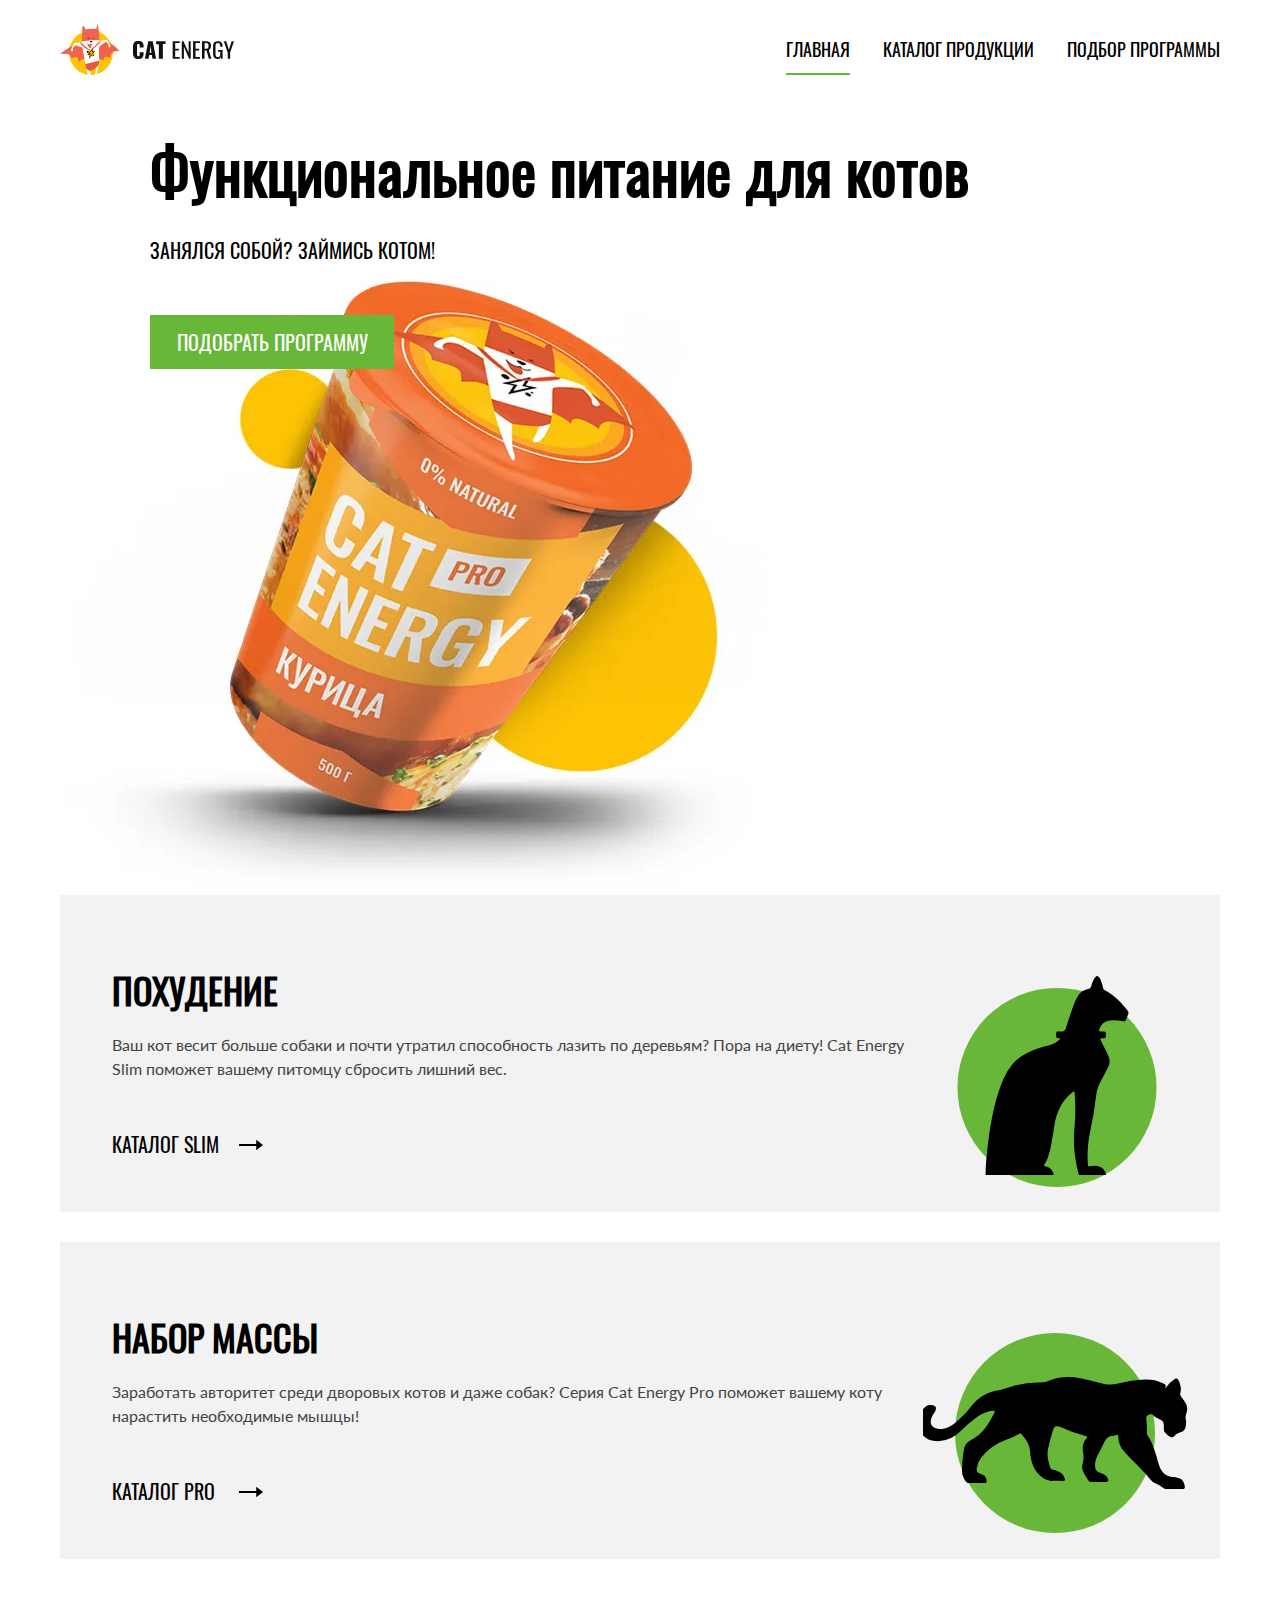
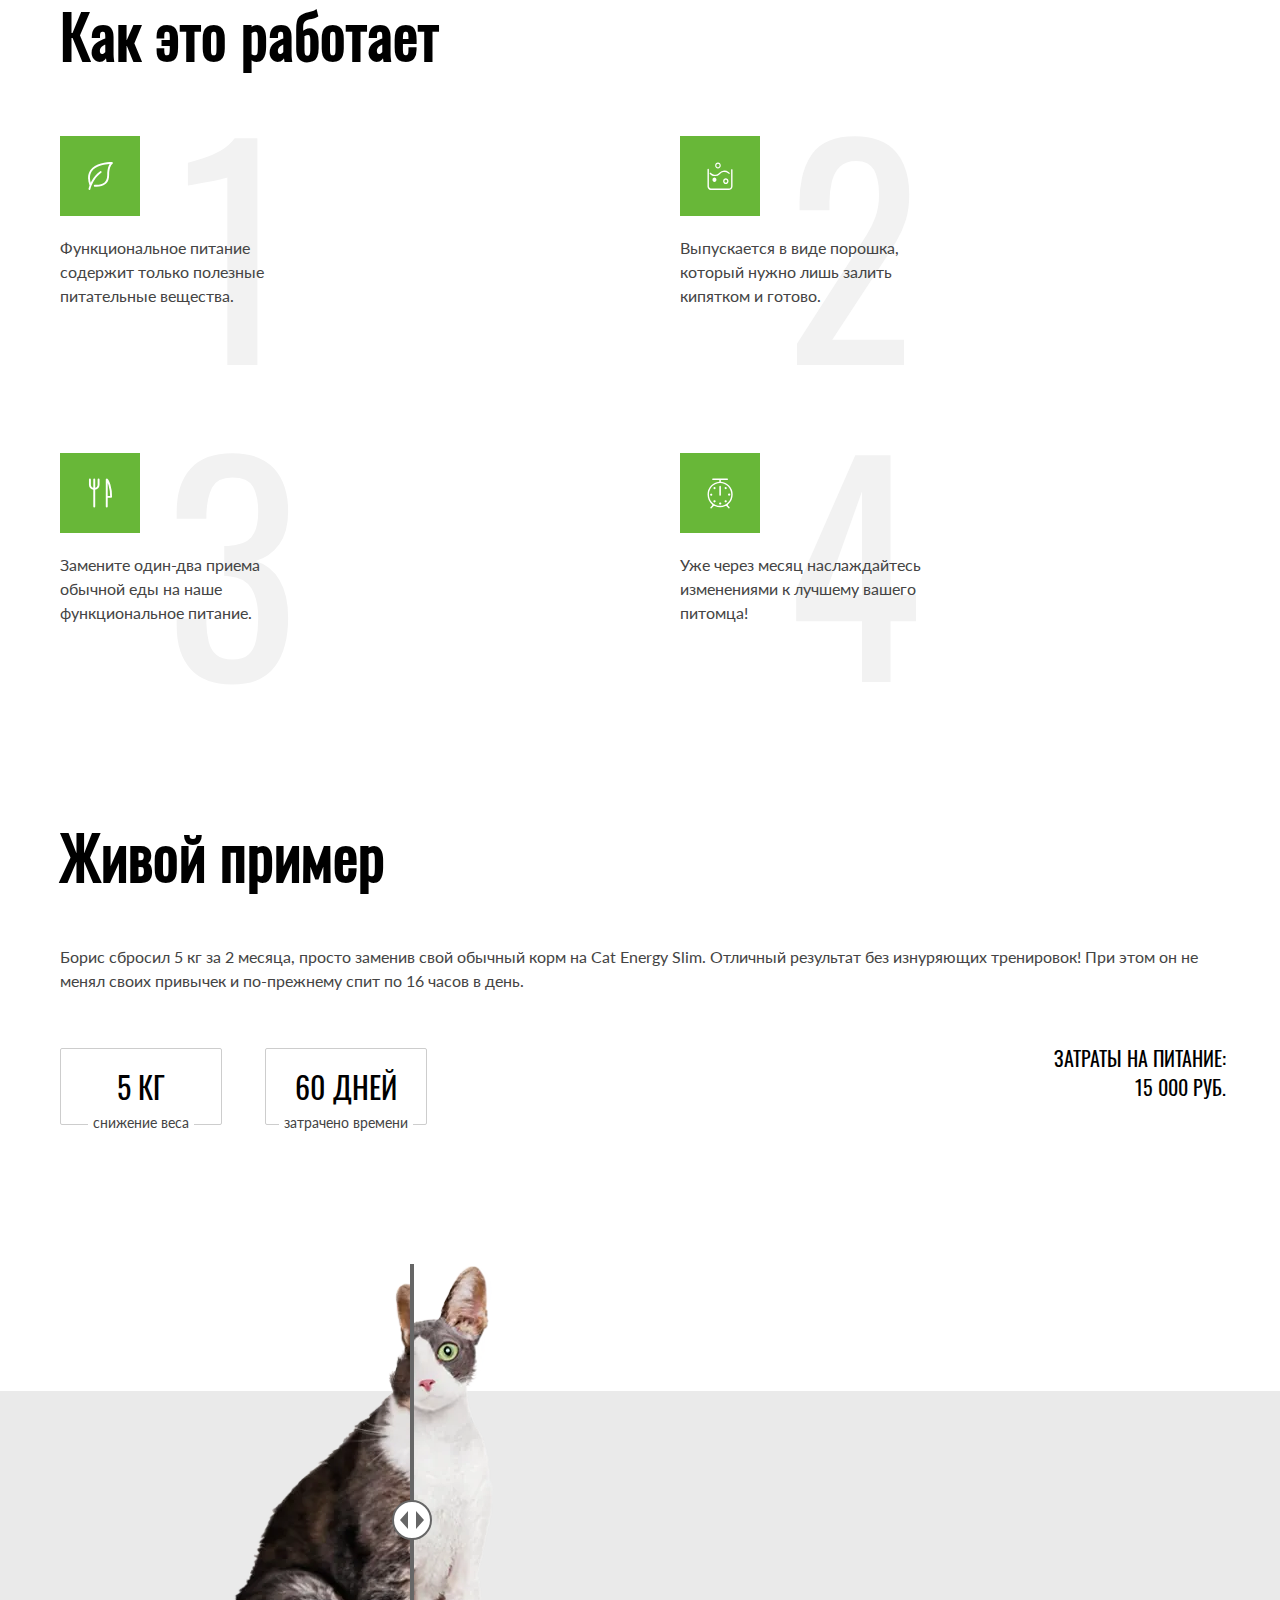
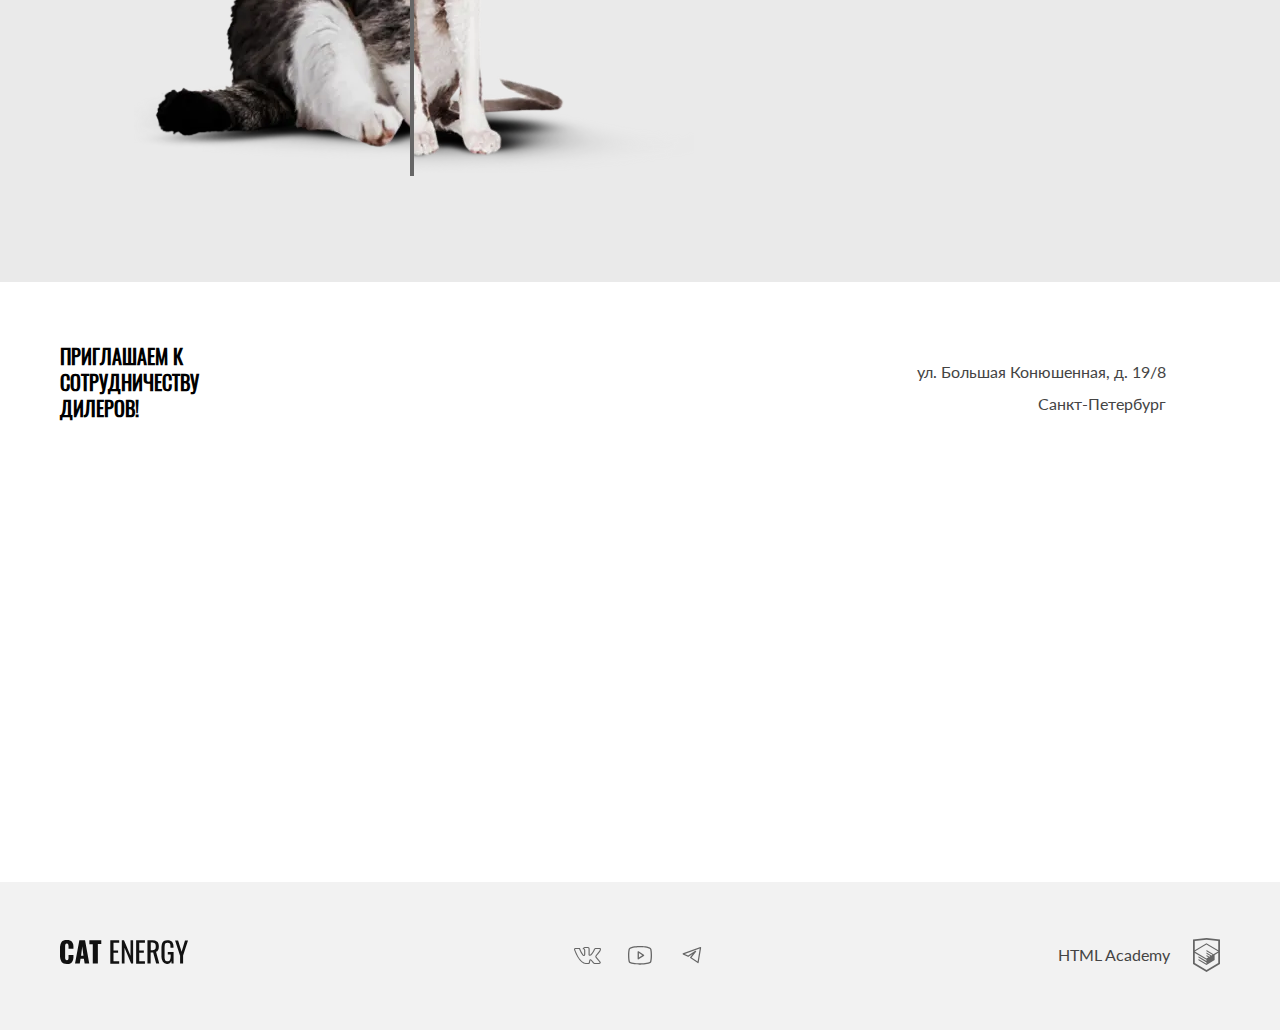
==== commit 7788e622: "Deploying to gh-pages from @ htmlacademy-adaptive/2401877-cat-energy-30@214a97e3d88e9dc1afc1ea1883f8" ====
--- a/index.html
+++ b/index.html
@@ -1 +1 @@
-<!DOCTYPE html><html class="page" lang="ru"><head><meta charset="UTF-8"><title>Кэт энерджи</title><meta name="viewport" content="width=device-width,initial-scale=1"><link rel="stylesheet" href="styles/styles.css"><link rel="icon" href="favicon.ico"><link rel="icon" href="favicons/icon.svg" type="image/svg+xml"><link rel="apple-touch-icon" href="favicons/apple.png"><link rel="manifest" href="manifest.webmanifest"><script src="scripts/index.js" defer="defer"></script></head><body class="page__body"><header class="main-header"><div class="main-header__container page__container"><a class="main-header__logo" href="index.html"><picture><source type="image/svg+xml" media="(min-width: 1440px)" srcset="images/header-logo-desktop.svg" width="70" height="59"><source type="image/svg+xml" media="(min-width: 768px)" srcset="images/header-logo-tablet.svg" width="60" height="50"><img class="main-header__logo-icon" src="images/header-logo-mobile.svg" width="33" height="38" alt="Логотип Кэт энерджи."></picture><div class="main-header__logo-title"><svg class="main-header__logo-text" aria-hidden="true" focusable="false" width="101" height="18"><use href="images/icons/stack.svg#header-logo-text"></use></svg></div></a><nav class="main-nav main-nav--opened main-nav--nojs"><button class="main-nav__toggle" type="button"><span class="visually-hidden">Открыть меню.</span></button><div class="main-nav__wrapper"><ul class="main-nav__list site-list"><li class="site-list__item"><a class="site-list__link site-list__link--current" href="index.html">Главная</a></li><li class="site-list__item"><a class="site-list__link" href="catalog.html">Каталог продукции</a></li><li class="site-list__item"><a class="site-list__link" href="form.html">Подбор программы</a></li></ul></div></nav></div></header><main class="main-container"><section class="intro"><div class="intro__container page__container"><h1 class="intro__title">Функциональное питание для котов</h1><p class="intro__slogan">Занялся собой? Займись котом!</p><picture><source type="image/webp" media="(min-width: 1440px)" srcset="images/intro-logo-desktop@1x.webp, images/intro-logo-desktop@2x.webp 2x" width="552" height="499"><source type="image/webp" media="(min-width: 768px)" srcset="images/intro-logo-tablet@1x.webp, images/intro-logo-tablet@2x.webp 2x" width="709" height="609"><source type="image/webp" srcset="images/intro-logo-mobile@1x.webp, images/intro-logo-mobile@2x.webp 2x" width="280" height="270"><source type="image/png" media="(min-width: 1440px)" srcset="images/intro-logo-desktop@1x.png, images/intro-logo-desktop@2x.png 2x" width="552" height="499"><source type="image/png" media="(min-width: 768px)" srcset="images/intro-logo-tablet@1x.png, images/intro-logo-tablet@2x.png 2x" width="709" height="609"><img class="intro__image" src="images/intro-logo-mobile@1x.png" srcset="images/intro-logo-mobile@2x.png 2x" width="280" height="270" alt="Корм Кэт энерджи."></picture><a class="intro__button button button--primary" href="#">Подобрать программу</a></div></section><section class="types"><h2 class="visually-hidden">Типы питания</h2><div class="types__container page__container"><ul class="types__list"><li class="types__item types__item--weight-loss"><h3 class="types__title types__title--weight-loss">Похудение</h3><p class="types__text">Ваш кот весит больше собаки и почти утратил способность лазить по деревьям? Пора на диету! Cat Energy Slim поможет вашему питомцу сбросить лишний вес.</p><a class="types__link button button--secondary" href="#">Каталог slim</a></li><li class="types__item types__item--weight-gain"><h3 class="types__title types__title--weight-gain">Набор массы</h3><p class="types__text">Заработать авторитет среди дворовых котов и даже собак? Серия Cat Energy Pro поможет вашему коту нарастить необходимые мышцы!</p><a class="types__link button button--secondary" href="#">Каталог pro</a></li></ul></div></section><section class="benefits"><div class="benefits__container page__container"><h2 class="benefits__title title-h2">Как это работает</h2><ul class="benefits__list"><li class="benefits__item benefits__item--leaf"><p class="benefits__item-text benefits__item-text--leaf">Функциональное питание содержит только полезные питательные вещества.</p></li><li class="benefits__item benefits__item--powder"><p class="benefits__item-text">Выпускается в виде порошка, который нужно лишь залить кипятком и готово.</p></li><li class="benefits__item benefits__item--eat"><p class="benefits__item-text">Замените один-два приема обычной еды на наше функциональное питание.</p></li><li class="benefits__item benefits__item--time"><p class="benefits__item-text">Уже через месяц наслаждайтесь изменениями к лучшему вашего питомца!</p></li></ul></div></section><section class="example"><div class="example__container page__container"><h2 class="example__title title-h2">Живой пример</h2><p class="example__text">Борис сбросил 5 кг за 2 месяца, просто заменив свой обычный корм на Cat Energy Slim. Отличный результат без изнуряющих тренировок! При этом он не менял своих привычек и по-прежнему спит по 16 часов в день.</p><div class="example__statistics-wrapper"><dl class="example__statistics"><div class="example__item"><dt class="example__statistics-subtitle">5 кг</dt><dd class="example__statistics-text">Снижение веса</dd></div><div class="example__item"><dt class="example__statistics-subtitle">60 дней</dt><dd class="example__statistics-text">Затрачено времени</dd></div></dl><div class="example__cost"><p class="example__cost-text">Затраты на питание:</p><p class="example__cost-text">15 000 руб.</p></div></div><div class="example__slider slider"><div class="slider__container slider__container--before"><picture><source type="image/webp" media="(min-width: 768px)" srcset="images/cat-before-tablet@1x.webp, images/cat-before-tablet@2x.webp 2x" width="560" height="512"><source type="image/webp" srcset="images/cat-before-mobile@1x.webp, images/cat-before-mobile@2x.webp 2x" width="280" height="256"><source type="image/png" media="(min-width: 768px)" srcset="images/cat-before-tablet@1x.png, images/cat-before-tablet@2x.png 2x" width="560" height="512"><img class="slider__image" src="images/cat-before-mobile@1x.png" srcset="images/cat-before-mobile@2x.png 2x" width="280" height="256" alt="Кот Борис до смены питания."></picture></div><div class="slider__container slider__container--after"><picture><source type="image/webp" media="(min-width: 768px)" srcset="images/cat-after-tablet@1x.webp, images/cat-after-tablet@2x.webp 2x" width="560" height="512"><source type="image/webp" srcset="images/cat-after-mobile@1x.webp, images/cat-after-mobile@2x.webp 2x" width="280" height="256"><source type="image/png" media="(min-width: 768px)" srcset="images/cat-after-tablet@1x.png, images/cat-after-tablet@2x.png 2x" width="560" height="512"><img class="slider__image" src="images/cat-after-mobile@1x.png" srcset="images/cat-after-mobile@2x.png 2x" width="280" height="256" alt="Кот Борис после смены питания."></picture></div><div class="slider__toggle-wrapper"><div class="slider__toggle"><button class="slider__button" type="button"><span class="visually-hidden">Управление отображения кота до и после.</span> <svg class="slider__toggle-image" aria-hidden="true" focusable="false" width="24" height="18"><use href="images/icons/stack.svg#slider-icon"></use></svg></button></div></div></div></div></section><section class="contacts"><div class="contacts__container page__container"><h2 class="contacts__title">Приглашаем к сотрудничеству дилеров!</h2><div class="contacts__address"><p class="contacts__text">ул. Большая Конюшенная, д. 19/8</p><p class="contacts__text contacts__text-city">Санкт-Петербург</p></div></div><div class="contacts__map-wrapper"><iframe class="contacts__map" src="https://yandex.ru/map-widget/v1/?um=constructor%3A4a715c1f35c078e6f79de537b0385908f8f14a5a8d2957c170a17eb8df522bfa&amp;source=constructor" width="320" height="362" allowfullscreen="" frameborder="0" title="Офис компании по адресу набережная реки Карповки, 5, литера П, Санкт-Петербург"></iframe></div><noscript><picture><source type="image/webp" media="(min-width: 1440px)" srcset="images/map-desktop@1x.webp, images/map-desktop@2x.webp 2x" width="1440" height="400"><source type="image/webp" media="(min-width: 768px)" srcset="images/map-tablet@1x.webp, images/map-tablet@2x.webp 2x" width="768" height="400"><source type="image/webp" srcset="images/map-mobile@1x.webp, images/map-mobile@2x.webp 2x" width="320" height="362"><source type="image/png" media="(min-width: 1440px)" srcset="images/map-desktop@1x.png, images/map-desktop@2x.png 2x" width="1440" height="400"><source type="image/png" media="(min-width: 768px)" srcset="images/map-tablet@1x.png, images/map-tablet@2x.png 2x" width="768" height="400"><img class="contacts__map-static" src="images/map-mobile@1x.png" srcset="images/map-mobile@2x.png 2x" width="320" height="362" alt="Местоположение компании на карте."></picture></noscript></section></main><footer class="main-footer"><div class="main-footer__container page__container"><a class="main-footer__logo" href="index.html"><img class="main-footer__logo-text" src="images/footer-logo-text.svg" width="128" height="24" alt="Логотип Кэт энерджи."></a><ul class="main-footer__socials socials"><li class="socials__item"><a class="socials__item-link socials__item-link--vk" href="https://vk.com/htmlacademy"><span class="visually-hidden">Мы в Vkontakte.</span> <svg class="socials__item-icon" width="27" height="17" aria-hidden="true" focusable="false"><use href="images/icons/stack.svg#vk-icon"></use></svg></a></li><li class="socials__item"><a class="socials__item-link socials__item-link--youtube" href="https://www.youtube.com/user/htmlacademyru"><span class="visually-hidden">Мы в Youtube.</span> <svg class="socials__item-icon" width="24" height="19" aria-hidden="true" focusable="false"><use href="images/icons/stack.svg#youtube-icon"></use></svg></a></li><li class="socials__item"><a class="socials__item-link socials__item-link--telegram" href="https://t.me/htmlacademy"><span class="visually-hidden">Мы в Telegram.</span> <svg class="socials__item-icon" width="20" height="17" aria-hidden="true" focusable="false"><use href="images/icons/stack.svg#telegram-icon"></use></svg></a></li></ul><a class="main-footer__copyright copyright" href="https://htmlacademy.ru/intensive/adaptive"><p class="copyright__text">HTML Academy</p><svg class="copyright__logo" width="27" height="34" aria-hidden="true" focusable="false"><use href="images/icons/stack.svg#copyright-icon"></use></svg></a></div></footer></body></html>+<!DOCTYPE html><html class="page" lang="ru"><head><meta charset="UTF-8"><title>Кэт энерджи</title><meta name="viewport" content="width=device-width,initial-scale=1"><link rel="stylesheet" href="styles/styles.css"><link rel="icon" href="favicon.ico"><link rel="icon" href="favicons/icon.svg" type="image/svg+xml"><link rel="apple-touch-icon" href="favicons/apple.png"><link rel="manifest" href="manifest.webmanifest"><script src="scripts/index.js" defer="defer"></script></head><body class="page__body"><header class="main-header"><div class="main-header__container page__container"><a class="main-header__logo" href="index.html"><picture><source type="image/svg+xml" media="(min-width: 1440px)" srcset="images/header-logo-desktop.svg" width="70" height="59"><source type="image/svg+xml" media="(min-width: 768px)" srcset="images/header-logo-tablet.svg" width="60" height="50"><img class="main-header__logo-icon" src="images/header-logo-mobile.svg" width="33" height="38" alt="Логотип Кэт энерджи."></picture><div class="main-header__logo-title"><svg class="main-header__logo-text" aria-hidden="true" focusable="false" width="101" height="18"><use href="images/icons/stack.svg#header-logo-text"></use></svg></div></a><nav class="main-nav main-nav--opened main-nav--nojs"><button class="main-nav__toggle" type="button"><span class="visually-hidden">Открыть меню.</span></button><div class="main-nav__wrapper"><ul class="main-nav__list site-list"><li class="site-list__item"><a class="site-list__link site-list__link--current" href="index.html">Главная</a></li><li class="site-list__item"><a class="site-list__link" href="catalog.html">Каталог продукции</a></li><li class="site-list__item"><a class="site-list__link" href="form.html">Подбор программы</a></li></ul></div></nav></div></header><main class="main-container"><section class="intro"><div class="intro__container page__container"><h1 class="intro__title">Функциональное питание для котов</h1><p class="intro__slogan">Занялся собой? Займись котом!</p><picture><source type="image/webp" media="(min-width: 1440px)" srcset="images/intro-logo-desktop@1x.webp, images/intro-logo-desktop@2x.webp 2x" width="552" height="499"><source type="image/webp" media="(min-width: 768px)" srcset="images/intro-logo-tablet@1x.webp, images/intro-logo-tablet@2x.webp 2x" width="709" height="609"><source type="image/webp" srcset="images/intro-logo-mobile@1x.webp, images/intro-logo-mobile@2x.webp 2x" width="280" height="270"><source type="image/png" media="(min-width: 1440px)" srcset="images/intro-logo-desktop@1x.png, images/intro-logo-desktop@2x.png 2x" width="552" height="499"><source type="image/png" media="(min-width: 768px)" srcset="images/intro-logo-tablet@1x.png, images/intro-logo-tablet@2x.png 2x" width="709" height="609"><img class="intro__image" src="images/intro-logo-mobile@1x.png" srcset="images/intro-logo-mobile@2x.png 2x" width="280" height="270" alt="Корм Кэт энерджи."></picture><a class="intro__button button button--primary" href="#">Подобрать программу</a></div></section><section class="types"><h2 class="visually-hidden">Типы питания</h2><div class="types__container page__container"><ul class="types__list"><li class="types__item types__item--weight-loss"><h3 class="types__title types__title--weight-loss">Похудение</h3><p class="types__text">Ваш кот весит больше собаки и почти утратил способность лазить по деревьям? Пора на диету! Cat Energy Slim поможет вашему питомцу сбросить лишний вес.</p><a class="types__link button button--secondary" href="#">Каталог slim</a></li><li class="types__item types__item--weight-gain"><h3 class="types__title types__title--weight-gain">Набор массы</h3><p class="types__text">Заработать авторитет среди дворовых котов и даже собак? Серия Cat Energy Pro поможет вашему коту нарастить необходимые мышцы!</p><a class="types__link button button--secondary" href="#">Каталог pro</a></li></ul></div></section><section class="benefits"><div class="benefits__container page__container"><h2 class="benefits__title title-h2">Как это работает</h2><ul class="benefits__list"><li class="benefits__item benefits__item--leaf"><p class="benefits__item-text benefits__item-text--leaf">Функциональное питание содержит только полезные питательные вещества.</p></li><li class="benefits__item benefits__item--powder"><p class="benefits__item-text">Выпускается в виде порошка, который нужно лишь залить кипятком и готово.</p></li><li class="benefits__item benefits__item--eat"><p class="benefits__item-text">Замените один-два приема обычной еды на наше функциональное питание.</p></li><li class="benefits__item benefits__item--time"><p class="benefits__item-text">Уже через месяц наслаждайтесь изменениями к лучшему вашего питомца!</p></li></ul></div></section><section class="example"><div class="example__container page__container"><h2 class="example__title title-h2">Живой пример</h2><p class="example__text">Борис сбросил 5 кг за 2 месяца, просто заменив свой обычный корм на Cat Energy Slim. Отличный результат без изнуряющих тренировок! При этом он не менял своих привычек и по-прежнему спит по 16 часов в день.</p><div class="example__statistics-wrapper"><dl class="example__statistics"><div class="example__item"><dt class="example__statistics-subtitle">5 кг</dt><dd class="example__statistics-text">Снижение веса</dd></div><div class="example__item"><dt class="example__statistics-subtitle">60 дней</dt><dd class="example__statistics-text">Затрачено времени</dd></div></dl><div class="example__cost"><p class="example__cost-text">Затраты на питание:</p><p class="example__cost-text">15 000 руб.</p></div></div><div class="example__slider slider"><div class="slider__container slider__container--before"><picture><source type="image/webp" media="(min-width: 768px)" srcset="images/cat-before-tablet@1x.webp, images/cat-before-tablet@2x.webp 2x" width="560" height="512"><source type="image/webp" srcset="images/cat-before-mobile@1x.webp, images/cat-before-mobile@2x.webp 2x" width="280" height="256"><source type="image/png" media="(min-width: 768px)" srcset="images/cat-before-tablet@1x.png, images/cat-before-tablet@2x.png 2x" width="560" height="512"><img class="slider__image" src="images/cat-before-mobile@1x.png" srcset="images/cat-before-mobile@2x.png 2x" width="280" height="256" alt="Кот Борис до смены питания."></picture></div><div class="slider__container slider__container--after"><picture><source type="image/webp" media="(min-width: 768px)" srcset="images/cat-after-tablet@1x.webp, images/cat-after-tablet@2x.webp 2x" width="560" height="512"><source type="image/webp" srcset="images/cat-after-mobile@1x.webp, images/cat-after-mobile@2x.webp 2x" width="280" height="256"><source type="image/png" media="(min-width: 768px)" srcset="images/cat-after-tablet@1x.png, images/cat-after-tablet@2x.png 2x" width="560" height="512"><img class="slider__image" src="images/cat-after-mobile@1x.png" srcset="images/cat-after-mobile@2x.png 2x" width="280" height="256" alt="Кот Борис после смены питания."></picture></div><div class="slider__toggle-wrapper"><div class="slider__toggle"><button class="slider__button" type="button"><span class="visually-hidden">Управление отображения кота до и после.</span> <svg class="slider__toggle-image" aria-hidden="true" focusable="false" width="24" height="18"><use href="images/icons/stack.svg#slider-icon"></use></svg></button></div></div></div></div></section><section class="contacts"><div class="page__container"><div class="contacts__container"><h2 class="contacts__title">Приглашаем к сотрудничеству дилеров!</h2><div class="contacts__address"><p class="contacts__text">ул. Большая Конюшенная, д. 19/8</p><p class="contacts__text contacts__text-city">Санкт-Петербург</p></div></div></div><div class="contacts__map-wrapper"><iframe class="contacts__map" src="https://yandex.ru/map-widget/v1/?um=constructor%3A4a715c1f35c078e6f79de537b0385908f8f14a5a8d2957c170a17eb8df522bfa&amp;source=constructor" width="320" height="362" allowfullscreen="" frameborder="0" title="Офис компании по адресу набережная реки Карповки, 5, литера П, Санкт-Петербург"></iframe></div><noscript><picture><source type="image/webp" media="(min-width: 1440px)" srcset="images/map-desktop@1x.webp, images/map-desktop@2x.webp 2x" width="1440" height="400"><source type="image/webp" media="(min-width: 768px)" srcset="images/map-tablet@1x.webp, images/map-tablet@2x.webp 2x" width="768" height="400"><source type="image/webp" srcset="images/map-mobile@1x.webp, images/map-mobile@2x.webp 2x" width="320" height="362"><source type="image/png" media="(min-width: 1440px)" srcset="images/map-desktop@1x.png, images/map-desktop@2x.png 2x" width="1440" height="400"><source type="image/png" media="(min-width: 768px)" srcset="images/map-tablet@1x.png, images/map-tablet@2x.png 2x" width="768" height="400"><img class="contacts__map-static" src="images/map-mobile@1x.png" srcset="images/map-mobile@2x.png 2x" width="320" height="362" alt="Местоположение компании на карте."></picture></noscript></section></main><footer class="main-footer"><div class="main-footer__container page__container"><a class="main-footer__logo" href="index.html"><img class="main-footer__logo-text" src="images/footer-logo-text.svg" width="128" height="24" alt="Логотип Кэт энерджи."></a><ul class="main-footer__socials socials"><li class="socials__item"><a class="socials__item-link socials__item-link--vk" href="https://vk.com/htmlacademy"><span class="visually-hidden">Мы в Vkontakte.</span> <svg class="socials__item-icon" width="27" height="17" aria-hidden="true" focusable="false"><use href="images/icons/stack.svg#vk-icon"></use></svg></a></li><li class="socials__item"><a class="socials__item-link socials__item-link--youtube" href="https://www.youtube.com/user/htmlacademyru"><span class="visually-hidden">Мы в Youtube.</span> <svg class="socials__item-icon" width="24" height="19" aria-hidden="true" focusable="false"><use href="images/icons/stack.svg#youtube-icon"></use></svg></a></li><li class="socials__item"><a class="socials__item-link socials__item-link--telegram" href="https://t.me/htmlacademy"><span class="visually-hidden">Мы в Telegram.</span> <svg class="socials__item-icon" width="20" height="17" aria-hidden="true" focusable="false"><use href="images/icons/stack.svg#telegram-icon"></use></svg></a></li></ul><a class="main-footer__copyright copyright" href="https://htmlacademy.ru/intensive/adaptive"><p class="copyright__text">HTML Academy</p><svg class="copyright__logo" width="27" height="34" aria-hidden="true" focusable="false"><use href="images/icons/stack.svg#copyright-icon"></use></svg></a></div></footer></body></html>--- a/styles/styles.css
+++ b/styles/styles.css
@@ -1 +1 @@
-@charset "UTF-8";@font-face{font-family:"Lato";font-weight:400;font-style:normal;font-display:swap;src:url(../fonts/lato/Lato-Regular.woff2)format("woff2")}@font-face{font-family:"Oswald";font-weight:400;font-style:normal;font-display:swap;src:url(../fonts/oswald/oswaldregular.woff2)format("woff2")}*,::after,::before{box-sizing:border-box}body{font-family:"Lato",sans-serif;color:#444}.visually-hidden{clip:rect(0 0 0 0);-webkit-clip-path:inset(100%);position:absolute;clip-path:inset(100%);margin:-1px;border:0;padding:0;width:1px;height:1px;overflow:hidden;white-space:nowrap}.button{font-family:"Oswald",sans-serif;text-transform:uppercase;text-decoration:none;cursor:pointer}.button--primary{font-size:16px;line-height:20px;text-align:center;color:#fff;background-color:#68b738}.button--secondary{font-size:16px;line-height:16px;color:#000;background-color:#f2f2f2}.page{height:100%}.page__body{font-family:"Lato",sans-serif;color:#444;font-size:14px;line-height:18px;margin:0;padding:0;height:100%;display:flex;flex-direction:column;background-color:#fff}@media (min-width:768px){.page__body{font-size:16px;line-height:24px}}.page__container{max-width:1220px;margin:0 auto;padding:0 20px}@media (min-width:768px){.page__container{padding:0 30px}}@media (min-width:1440px){.page__container{padding:0}}.main-header{background-color:#fff}@media (min-width:1440px){.main-header{background-color:transparent}}.main-header__container{position:relative;margin-bottom:0}@media (min-width:320px){.main-header__container{z-index:3}}@media (min-width:768px){.main-header__container{display:flex;flex-wrap:wrap;justify-content:space-between;padding-top:25px}}@media (min-width:1440px){.main-header__container{padding-top:55px}}.main-header__logo{display:flex;flex-wrap:wrap;text-decoration:none;cursor:pointer}@media (min-width:320px){.main-header__logo{padding-top:13px;padding-bottom:12px;margin-right:40px;width:-moz-fit-content;width:fit-content}}@media (min-width:768px){.main-header__logo{padding:0;width:-moz-fit-content;width:fit-content}}.main-header__logo:hover{opacity:.8}.main-header__logo:active{opacity:.6}.main-header__logo-icon,.main-header__logo-text{display:block}@media (min-width:320px){.main-header__logo-text{position:absolute;margin:0 auto;min-width:101px;height:auto;right:0;left:0;top:23px}}@media (min-width:768px){.main-header__logo-text{margin-left:13px;min-width:101px;position:relative;top:16px}}@media (min-width:1440px){.main-header__logo-text{margin-left:14px;min-width:118px}}.main-nav{display:flex;flex-wrap:wrap}.main-nav__toggle{border:0;cursor:pointer;display:block;background-color:transparent}.main-nav__toggle:hover{opacity:.8}.main-nav__toggle:active{opacity:.6}@media (min-width:768px){.main-nav__toggle{display:none}}@media (min-width:1440px){.main-nav__toggle{display:none}}.main-nav--closed .main-nav__toggle::before{content:"";position:absolute;background-image:url(../images/icons/stack.svg#burger-icon);top:20px;right:21px;width:24px;height:24px}@media (max-width:320px){.main-nav--closed .site-list__item{display:none}}.main-nav--opened .main-nav__toggle::before{content:"";position:absolute;background-image:url(../images/icons/stack.svg#close-icon);top:23px;right:20px;width:18px;height:18px}@media (min-width:320px){.main-nav__wrapper{width:100%;right:0;position:absolute;z-index:1}}@media (min-width:768px){.main-nav__wrapper{position:relative}}.main-nav__list{display:flex;flex-wrap:wrap}@media (min-width:320px){.main-nav__list{flex-direction:column}}@media (min-width:768px){.main-nav__list{flex-direction:row;align-items:baseline}}.site-list{list-style-type:none;padding:0;margin:0;display:flex;flex-wrap:wrap}@media (min-width:768px){.site-list{font-size:18px;line-height:24px;margin:0;padding:0;align-items:center;flex-grow:1}}@media (min-width:1440px){.site-list{font-size:20px;line-height:30px}}@media (min-width:768px){.site-list__item{margin-right:33px}.site-list__item:last-child{margin-right:0}}.site-list__link{position:relative;display:block;padding-bottom:24px;padding-top:22px;font-family:"Oswald",sans-serif;font-size:20px;line-height:20px;color:#000;background-color:#fff;text-align:center;text-decoration:none;text-transform:uppercase;border-top:1px solid #e6e6e6;border-bottom:1px solid #e6e6e6}.site-list__link:hover{opacity:.6}@media (min-width:768px){.site-list__link{font-size:18px;line-height:24px;padding:12px 0 0;display:block;position:relative;border:0;background:0 0}}@media (min-width:1440px){.site-list__link{font-size:20px;line-height:30px;color:#fff}}@media (min-width:768px){.site-list__link--current::after{position:absolute;content:"";background-color:#68b738;left:0;right:0;top:48px;bottom:0;height:2px}}@media (min-width:1440px){.site-list__link--current::after{position:absolute;content:"";background-color:#fff;left:0;right:0;top:48px;bottom:0;height:2px}}.intro{font-family:"Oswald",sans-serif;color:#fff;position:relative}.intro::before{position:absolute;content:"";background-image:linear-gradient(to top,rgba(104,183,56,.85)0,rgba(104,183,56,.85) 100%),url(../images/intro-background-mobile@1x.webp);background-repeat:no-repeat;background-position:50%0;min-width:100%;min-height:302px;z-index:-1;background-color:#4e4d51}@media (min-width:768px){.intro::before{display:none}}@media (min-width:1440px){.intro::before{display:block;position:absolute;top:-149px;right:0;background-image:linear-gradient(to top,rgba(104,183,56,.85)0,rgba(104,183,56,.85) 100%),url(../images/intro-background-desktop@1x.webp);background-position:0;background-size:1041px 694px;min-width:51%;min-height:calc(100% - 74px);z-index:-1}}@media (min-width:768px){.intro{padding-top:0;color:#000}}.intro__container{padding-bottom:20px}@media (min-width:768px){.intro__container{padding-top:65px;padding-bottom:0}}.intro__title{font-size:36px;line-height:36px;text-align:center;color:#fff;margin:0 0 25px;padding-top:27px}@media (min-width:768px){.intro__title{font-size:60px;line-height:60px;color:#000;text-align:start;padding-top:0;margin-left:90px;margin-right:200px;margin-bottom:40px;z-index:1}}@media (min-width:1440px){.intro__title{margin-right:705px}}.intro__slogan{font-size:14px;line-height:14px;text-transform:uppercase;text-align:center;color:#fff;margin:0 0 29px}@media (min-width:768px){.intro__slogan{font-size:20px;line-height:20px;margin-bottom:21px;color:#000;text-align:start;margin-left:90px;z-index:1}}.intro-image{display:block}.intro__button{display:block;padding:10px 26px}@media (min-width:768px){.intro__button{font-size:20px;line-height:26px;z-index:1;min-width:244px;margin-left:90px;padding:14px 26px;position:absolute;bottom:526px}}@media (min-width:1440px){.intro__button{z-index:1;position:absolute;bottom:266px}}.types__container{padding-bottom:20px}@media (min-width:768px){.types__container{padding-bottom:45px}}.types__list{list-style-type:none;padding:0;margin:0;display:flex;flex-wrap:wrap;gap:20px}@media (min-width:768px){.types__list{gap:30px}}@media (min-width:1440px){.types__list{justify-content:space-between}}.types__item{background-color:#f2f2f2;display:flex;flex-direction:column;padding:30px 33px 18px 20px;margin:0;min-width:280px;min-height:266px;position:relative}@media (min-width:768px){.types__item{padding:77px 316px 53px 52px}}@media (min-width:1440px){.types__item{padding:77px 61px 55px 52px}}.types__item--weight-loss::before{position:absolute;content:"";top:21px;background-image:url(../images/icons/stack.svg#cat-weight-loss);background-size:50px 53px;background-repeat:no-repeat;width:50px;height:53px}@media (min-width:768px){.types__item--weight-loss::before{background-size:200px 211px;width:200px;height:211px;right:63px;top:81px;z-index:1}}@media (min-width:1440px){.types__item--weight-loss::before{background-size:100px 106px;width:100px;height:106px;left:73px;top:47px;z-index:1}}.types__item--weight-gain::before{position:absolute;content:"";background-image:url(../images/icons/stack.svg#cat-weight-gain);background-size:67px 50px;background-repeat:no-repeat;width:67px;height:50px;top:24px;left:13px}@media (min-width:768px){.types__item--weight-gain::before{background-size:268px 200px;width:268px;height:200px;right:29px;left:auto;top:91px;z-index:1}}@media (min-width:1440px){.types__item--weight-gain::before{background-size:134px 100px;width:134px;height:100px;right:auto;left:55px;top:47px;z-index:1}}.types__title{font-family:"Oswald",sans-serif;font-size:24px;line-height:37px;color:#000;text-transform:uppercase;padding:0}@media (min-width:768px){.types__title{font-size:36px;line-height:36px;padding-bottom:25px}}@media (min-width:1440px){.types__title{padding-bottom:73px}}.types__title--weight-loss{margin:0 47px 29px 70px}@media (min-width:768px){.types__title--weight-loss{margin:0}}@media (min-width:1440px){.types__title--weight-loss{margin:0 131px 0 162px}}.types__title--weight-gain{margin:0 19px 29px 71px;min-width:137px}@media (min-width:768px){.types__title--weight-gain{margin:0}}@media (min-width:1440px){.types__title--weight-gain{margin:0 83px 0 181px}}.types__text{font-size:14px;line-height:18px;margin:0}@media (min-width:768px){.types__text{font-size:16px;line-height:24px;padding-bottom:48px}}@media (min-width:1440px){.types__text{max-width:457px;padding-bottom:23px}}.types__text::after{background-color:#d9d9d9;height:1px;width:240px;content:"";display:block;margin-top:23px;margin-bottom:19px}@media (min-width:768px){.types__text::after{display:none}}.types__link{position:relative}@media (min-width:768px){.types__link{font-size:20px;line-height:30px}}.types__link::after{-webkit-mask-image:url(../images/icons/stack.svg#arrow-icon);mask-image:url(../images/icons/stack.svg#arrow-icon);position:absolute;content:"";-webkit-mask-repeat:no-repeat;mask-repeat:no-repeat;background-color:#000;width:24px;height:12px;background-size:24px 12px;top:1px;left:102px}@media (min-width:768px){.types__link::after{top:10px;left:127px}}.benefits__container{padding-bottom:49px}@media (min-width:768px){.benefits__container{padding-bottom:47px}}@media (min-width:1440px){.benefits__container{padding-bottom:126px}}.benefits__title{font-family:"Oswald",sans-serif;font-size:36px;line-height:40px;color:#000;margin:0 0 40px}@media (min-width:768px){.benefits__title{font-size:60px;line-height:60px;margin-bottom:72px}}.benefits__list{list-style-type:none;margin:0;padding:0;position:relative;counter-reset:benefits-counter}@media (min-width:768px){.benefits__list{display:grid;grid-template-columns:repeat(2,1fr);gap:37px 153px}}@media (min-width:1440px){.benefits__list{grid-template-columns:repeat(4,1fr);align-items:baseline;gap:79px}}.benefits__item{display:flex;gap:20px;margin-bottom:20px;width:280px}.benefits__item:last-child{margin:0}@media (min-width:768px){.benefits__item{position:relative;display:grid;grid-template-columns:min-content 1fr;grid-template-rows:min-content 1fr;justify-items:start;gap:20px;min-height:280px;min-width:230px}}@media (min-width:1440px){.benefits__item{gap:31px}}.benefits__item::before{content:"";display:block;background-color:#68b738;background-size:60px 60px;width:154px;height:60px}@media (min-width:768px){.benefits__item::before{content:"";grid-row:1/2;grid-column:1/2;display:inline-block;background-size:80px 80px;width:80px;height:80px}.benefits__item::after{counter-increment:benefits-counter;content:counter(benefits-counter);grid-column:2/3;grid-row:1/3;align-self:start;font-family:"Oswald",sans-serif;color:#f2f2f2;text-align:center;font-size:280px;line-height:280px}}.benefits__item--leaf::after{content:"";position:absolute;-webkit-mask-image:url(../images/icons/stack.svg#leaf-icon);mask-image:url(../images/icons/stack.svg#leaf-icon);background-size:25px 28px;width:25px;height:28px;top:16px;left:18px;background-color:#fff}@media (min-width:768px){.benefits__item--leaf::after{top:24px;left:-74px}}.benefits__item--powder::after{content:"";position:absolute;-webkit-mask-image:url(../images/icons/stack.svg#powder-icon);mask-image:url(../images/icons/stack.svg#powder-icon);background-size:26px 29px;width:26px;height:29px;top:96px;left:18px;background-color:#fff}@media (min-width:768px){.benefits__item--powder::after{top:24px;left:-74px}}.benefits__item--eat::after{content:"";position:absolute;-webkit-mask-image:url(../images/icons/stack.svg#eat-icon);mask-image:url(../images/icons/stack.svg#eat-icon);background-size:25px 30px;width:25px;height:30px;top:175px;left:18px;background-color:#fff}@media (min-width:768px){.benefits__item--eat::after{top:26px;left:-74px}}.benefits__item--time::after{content:"";position:absolute;-webkit-mask-image:url(../images/icons/stack.svg#time-icon);mask-image:url(../images/icons/stack.svg#time-icon);background-size:26px 31px;width:26px;height:31px;top:255px;left:18px;background-color:#fff}@media (min-width:768px){.benefits__item--time::after{top:24px;left:-74px}}.benefits__item-text{font-size:14px;line-height:18px;margin:0;max-width:200px}@media (min-width:768px){.benefits__item-text{font-size:16px;line-height:24px;grid-column:1/-1;grid-row:2/3}}.example{background-color:#eaeaea}@media (min-width:768px){.example{background-image:linear-gradient(to bottom,#fff calc(55% + 5px),#fff 48%,#eaeaea 150px)}}@media (min-width:1440px){.example{background-image:linear-gradient(to bottom,transparent 135px,transparent 135px,#f2f2f2 135px);background-color:transparent}}.example__container{padding:25px 10px 40px 20px}@media (min-width:768px){.example__container{padding:45px 15px 85px 30px}}@media (min-width:1440px){.example__container{display:grid;grid-template-columns:1fr 1fr;grid-template-rows:min-content 1fr 2fr;aspect-ratio:240/77;padding:0}}.example__title{font-family:"Oswald",sans-serif;font-size:36px;line-height:40px;color:#000;margin:0 0 40px}@media (min-width:768px){.example__title{font-size:60px;line-height:60px;margin:0 0 60px}}@media (min-width:1440px){.example__title{grid-column:1/2;margin:0 0 146px}}.example__text{margin:0 0 17px}@media (min-width:768px){.example__text{font-size:16px;line-height:24px;margin-bottom:55px}}@media (min-width:1440px){.example__text{grid-column:1/2;margin-bottom:69px;padding:0;margin-right:178px}}@media (min-width:320px){.example__statistics-wrapper{display:flex;flex-wrap:wrap;justify-content:center}}@media (min-width:768px){.example__statistics-wrapper{justify-content:space-between;margin-bottom:99px}}@media (min-width:1440px){.example__statistics-wrapper{flex-direction:column;justify-content:flex-start;align-items:flex-start;grid-column:1/2;padding:0;margin-bottom:75px}}.example__statistics{display:flex;gap:31px;margin:0 0 36px}@media (min-width:768px){.example__statistics{gap:43px;margin-bottom:55px}}.example__item{position:relative;display:flex;flex-direction:column;flex-wrap:wrap;align-items:center;justify-content:center;border:1px solid #cdcdcd;border-radius:2px;min-width:124px;min-height:56px}@media (min-width:768px){.example__item{min-width:162px;min-height:77px}}.example__statistics-subtitle{font-family:"Oswald",sans-serif;font-size:24px;line-height:24px;color:#000;text-transform:uppercase;text-align:center}@media (min-width:768px){.example__statistics-subtitle{font-size:30px;line-height:37px}}.example__statistics-text{font-size:12px;line-height:12px;text-transform:lowercase;position:absolute;bottom:-15px;text-align:center;margin:0;background-color:#eaeaea;width:77px}@media (min-width:768px){.example__statistics-text{bottom:-6px;font-size:14px;line-height:14px;background-color:#fff;box-shadow:5px 0 0 0#fff,-5px 0 0 0#fff}}@media (min-width:1440px){.example__statistics-text{width:125px;background-color:#f2f2f2;box-shadow:5px 0 0 0#f2f2f2,-5px 0 0 0#f2f2f2}}.example__cost{display:flex;justify-content:center;gap:3px;margin-bottom:20px;margin-right:9px}@media (min-width:768px){.example__cost{flex-direction:column;justify-content:flex-start;align-items:end;gap:9px}}@media (min-width:1440px){.example__cost{flex-direction:row;align-items:stretch;gap:66px}}.example__cost-text{font-family:"Oswald",sans-serif;font-size:14px;line-height:20px;color:#000;text-transform:uppercase}@media (min-width:768px){.example__cost-text{font-size:20px;line-height:20px;margin:0}.example__slider{transform:translate(74px,-16px)}}@media (min-width:1440px){.example__slider{transform:translate(40px,2px)}}.slider{position:relative;display:grid;grid-template-columns:140px 140px}@media (min-width:768px){.slider{grid-template-columns:280px 280px;max-width:80%}}@media (min-width:1440px){.slider{grid-template-columns:46% 46%;grid-column:2/-1;grid-row:1/-1;max-width:100%}}.slider__container--after,.slider__container--before{display:flex;overflow-x:hidden}.slider__container--after{justify-content:end}.slider__image{min-width:auto;max-width:none}.slider__toggle-wrapper{position:absolute;top:50%;left:0;transform:rotate(90deg) translate(-4px,-13px)}@media (min-width:768px){.slider__toggle-wrapper{transform:rotate(90deg) translate(-4px,-22px)}}@media (min-width:1440px){.slider__toggle-wrapper{transform:rotate(90deg) translate(-45px,-25px)}}.slider__toggle{position:relative;width:256px;height:4px;background-color:#666;transition:background-color .3s ease;cursor:grab}.slider__toggle:hover{background-color:#68b738}.slider__toggle:active{background-color:#5eaa2f}@media (min-width:768px){.slider__toggle{width:512px}}.slider__button{position:absolute;bottom:50%;left:50%;transform:translate(-50%,50%) rotate(90deg);display:flex;align-items:center;border:2px solid #666;border-radius:50%;background-color:#fff;width:40px;height:40px;cursor:grab}.slider__button:hover{border:2px solid #68b738}.slider__button:active{border:2px solid #5eaa2f}.slider__toggle-image{color:#666}.slider__toggle-image:hover{color:#68b738}.slider__toggle-image:active{color:#5eaa2f}.contacts{position:relative;padding-top:0}.contacts__container{background-color:#fff;display:flex;align-items:center;justify-content:space-between;gap:18px;padding-top:26px;padding-bottom:26px}@media (min-width:768px){.contacts__container{gap:0;min-height:200px;padding-right:54px}}@media (min-width:1440px){.contacts__container{position:absolute;top:calc(22% + 5px);left:calc(7% + 3px);gap:87px;width:565px;min-height:199px;background-color:#fff;padding-right:76px;padding-left:79px}}.contacts__title{font-family:"Oswald",sans-serif;font-size:16px;line-height:20px;color:#000;text-transform:uppercase;max-width:min-content}@media (min-width:768px){.contacts__title{font-size:20px;line-height:26px;margin-right:auto}}.contacts__text{font-size:14px;line-height:20px;margin:0}@media (min-width:768px){.contacts__text{font-size:16px;line-height:20px;text-align:end}}@media (min-width:1440px){.contacts__text{text-align:initial}}@media (min-width:768px){.contacts__text-city{transform:translateY(12px)}}.contacts__map{border:0;display:block;width:100%}@media (min-width:768px){.contacts__map{height:400px}}.contacts__map-static{display:block;object-fit:cover}.main-footer{background-color:#f2f2f2}.main-footer__container{display:flex;padding-top:40px;padding-bottom:40px;flex-direction:column}@media (min-width:768px){.main-footer__container{padding-top:54px;padding-bottom:57px;display:grid;grid-template-columns:repeat(3,1fr);align-items:center}}@media (min-width:1440px){.main-footer__container{padding-top:67px}}.main-footer__logo{align-self:center;padding-bottom:17px}@media (min-width:768px){.main-footer__logo{padding:0}}.main-footer__logo-text{color:#111}.main-footer__logo-text:hover{opacity:.8}.main-footer__logo-text:active{opacity:.6}.main-footer__socials{padding-top:20px;padding-bottom:17px;border-top:1px solid #d9d9d9;border-bottom:1px solid #d9d9d9}@media (min-width:768px){.main-footer__socials{border:0}}.main-footer__copyright{display:flex;justify-content:space-between;text-decoration:none;align-items:center;color:#444}@media (min-width:768px){.main-footer__copyright{justify-content:flex-end}}.main-footer__copyright:active{opacity:.3}.socials{list-style-type:none;margin:0;display:flex;flex-wrap:wrap;justify-content:center;align-items:center;gap:24px;padding:20px 0}@media (min-width:768px){.socials{padding:8px 20px 7px}}.socials__item-link{min-width:28px;min-height:22px;color:#666;display:flex;margin:0 auto;align-items:center;justify-content:center}.socials__item-link:hover{color:#68b738}.socials__item-link:active{color:rgba(104,183,56,.3)}.copyright{text-decoration:none;padding-top:20px}@media (min-width:768px){.copyright{gap:23px;padding:0}}.copyright__text{font-size:16px;line-height:20px;color:#444;margin:0}.catalog__title{font-family:"Oswald",sans-serif;font-size:36px;line-height:36px;color:#000}.catalog__list{list-style-type:none}.product-card{background-color:#f2f2f2}.product-card__title{font-family:"Oswald",sans-serif;font-size:16px;line-height:20px;color:#222;text-transform:uppercase}.product-card__description{font-size:12px;line-height:16px}.extra__title{font-family:"Oswald",sans-serif;font-size:24px;line-height:24px;color:#000}.extra__list{list-style-type:none}.extra-card__title{font-family:"Oswald",sans-serif;font-size:16px;line-height:16px;color:#222;text-transform:uppercase}.extra-card__text{font-size:14px;line-height:14px}.offer__container{background-color:#68b738}.offer__text{font-size:16px;line-height:20px;color:#fff}.program{font-family:"Oswald",sans-serif;color:#000}.program__title{font-size:36px;line-height:36px}.program__text{font-size:14px;line-height:18px;text-transform:uppercase}.form__input,.form__label,.form__subtitle{font-family:"Oswald",sans-serif;font-size:24px;line-height:26px;color:#000}.form__input,.form__label{font-size:16px;line-height:18px;text-transform:uppercase}.form__radios{list-style-type:none}.form__radio-label,.form__textarea{font-family:"Oswald",sans-serif;font-size:16px;line-height:18px;color:#000;text-transform:uppercase}.form__checkboxes{list-style-type:none}.form__checkbox-label{font-family:"Oswald",sans-serif;font-size:16px;line-height:18px;color:#000;text-transform:uppercase}.form__remark .form__subtitle{font-size:14px;line-height:16px;color:#000}+@charset "UTF-8";@font-face{font-family:"Lato";font-weight:400;font-style:normal;font-display:swap;src:url(../fonts/lato/Lato-Regular.woff2)format("woff2")}@font-face{font-family:"Oswald";font-weight:400;font-style:normal;font-display:swap;src:url(../fonts/oswald/oswaldregular.woff2)format("woff2")}*,::after,::before{box-sizing:border-box}body{font-family:"Lato",sans-serif;color:#444}.visually-hidden{clip:rect(0 0 0 0);-webkit-clip-path:inset(100%);position:absolute;clip-path:inset(100%);margin:-1px;border:0;padding:0;width:1px;height:1px;overflow:hidden;white-space:nowrap}.button{font-family:"Oswald",sans-serif;text-transform:uppercase;text-decoration:none;border:0;cursor:pointer}.button--primary{font-size:16px;line-height:20px;text-align:center;color:#fff;background-color:#68b738}.button--secondary{font-size:16px;line-height:16px;color:#000;background-color:#f2f2f2}.page{height:100%}.page__body{font-family:"Lato",sans-serif;color:#444;font-size:14px;line-height:18px;margin:0;padding:0;height:100%;display:flex;flex-direction:column;background-color:#fff}@media (min-width:768px){.page__body{font-size:16px;line-height:24px}}.page__container{max-width:1220px;margin:0 auto;padding:0 20px}@media (min-width:768px){.page__container{padding:0 30px}}@media (min-width:1440px){.page__container{padding:0}}.main-header{background-color:#fff}@media (min-width:1440px){.main-header{background-color:transparent}}.main-header__container{position:relative;margin-bottom:0}@media (min-width:320px){.main-header__container{z-index:3}}@media (min-width:768px){.main-header__container{display:flex;flex-wrap:wrap;justify-content:space-between;padding-top:25px}}@media (min-width:1440px){.main-header__container{padding-top:55px}}.main-header__logo{display:flex;flex-wrap:wrap;text-decoration:none;cursor:pointer}@media (min-width:320px){.main-header__logo{padding-top:13px;padding-bottom:12px;margin-right:40px;width:-moz-fit-content;width:fit-content}}@media (min-width:768px){.main-header__logo{padding:0;width:-moz-fit-content;width:fit-content}}.main-header__logo:hover{opacity:.8}.main-header__logo:active{opacity:.6}.main-header__logo-icon,.main-header__logo-text{display:block}@media (min-width:320px){.main-header__logo-text{position:absolute;margin:0 auto;min-width:101px;height:auto;right:0;left:0;top:23px}}@media (min-width:768px){.main-header__logo-text{margin-left:13px;min-width:101px;position:relative;top:16px}}@media (min-width:1440px){.main-header__logo-text{margin-left:14px;min-width:118px}}.main-nav{display:flex;flex-wrap:wrap}.main-nav__toggle{border:0;cursor:pointer;display:block;background-color:transparent}.main-nav__toggle:hover{opacity:.8}.main-nav__toggle:active{opacity:.6}@media (min-width:768px){.main-nav__toggle{display:none}}@media (min-width:1440px){.main-nav__toggle{display:none}}.main-nav--closed .main-nav__toggle::before{content:"";position:absolute;background-image:url(../images/icons/stack.svg#burger-icon);top:20px;right:21px;width:24px;height:24px}@media (max-width:320px){.main-nav--closed .site-list__item{display:none}}.main-nav--opened .main-nav__toggle::before{content:"";position:absolute;background-image:url(../images/icons/stack.svg#close-icon);top:23px;right:20px;width:18px;height:18px}@media (min-width:320px){.main-nav__wrapper{width:100%;right:0;position:absolute;z-index:1}}@media (min-width:768px){.main-nav__wrapper{position:relative}}.main-nav__list{display:flex;flex-wrap:wrap}@media (min-width:320px){.main-nav__list{flex-direction:column}}@media (min-width:768px){.main-nav__list{flex-direction:row;align-items:baseline}}.site-list{list-style-type:none;padding:0;margin:0;display:flex;flex-wrap:wrap}@media (min-width:768px){.site-list{font-size:18px;line-height:24px;margin:0;padding:0;align-items:center;flex-grow:1}}@media (min-width:1440px){.site-list{font-size:20px;line-height:30px}}@media (min-width:768px){.site-list__item{margin-right:33px}.site-list__item:last-child{margin-right:0}}.site-list__link{position:relative;display:block;padding-bottom:24px;padding-top:22px;font-family:"Oswald",sans-serif;font-size:20px;line-height:20px;color:#000;background-color:#fff;text-align:center;text-decoration:none;text-transform:uppercase;border-top:1px solid #e6e6e6;border-bottom:1px solid #e6e6e6}.site-list__link:hover{opacity:.6}@media (min-width:768px){.site-list__link{font-size:18px;line-height:24px;padding:12px 0 0;display:block;position:relative;border:0;background:0 0}}@media (min-width:1440px){.site-list__link{font-size:20px;line-height:30px;color:#fff}}@media (min-width:768px){.site-list__link--current::after{position:absolute;content:"";background-color:#68b738;left:0;right:0;top:48px;bottom:0;height:2px}}@media (min-width:1440px){.site-list__link--current::after{position:absolute;content:"";background-color:#fff;left:0;right:0;top:48px;bottom:0;height:2px}}.intro{font-family:"Oswald",sans-serif;color:#fff;position:relative}.intro::before{position:absolute;content:"";background-image:linear-gradient(to top,rgba(104,183,56,.85)0,rgba(104,183,56,.85) 100%),url(../images/intro-background-mobile@1x.webp);background-repeat:no-repeat;background-position:50%0;min-width:100%;min-height:302px;z-index:-1;background-color:#4e4d51}@media (min-width:768px){.intro::before{display:none}}@media (min-width:1440px){.intro::before{display:block;position:absolute;top:-149px;right:0;background-image:linear-gradient(to top,rgba(104,183,56,.85)0,rgba(104,183,56,.85) 100%),url(../images/intro-background-desktop@1x.webp);background-position:0;background-size:1041px 694px;min-width:51%;min-height:calc(100% - 74px);z-index:-1}}@media (min-width:768px){.intro{padding-top:0;color:#000}}.intro__container{padding-bottom:20px}@media (min-width:768px){.intro__container{padding-top:65px;padding-bottom:0}}.intro__title{font-size:36px;line-height:36px;text-align:center;color:#fff;margin:0 0 25px;padding-top:27px}@media (min-width:768px){.intro__title{font-size:60px;line-height:60px;color:#000;text-align:start;padding-top:0;margin-left:90px;margin-right:200px;margin-bottom:40px;z-index:1}}@media (min-width:1440px){.intro__title{margin-right:705px}}.intro__slogan{font-size:14px;line-height:14px;text-transform:uppercase;text-align:center;color:#fff;margin:0 0 29px}@media (min-width:768px){.intro__slogan{font-size:20px;line-height:20px;margin-bottom:21px;color:#000;text-align:start;margin-left:90px;z-index:1}}.intro-image{display:block}.intro__button{display:block;padding:10px 26px}@media (min-width:768px){.intro__button{font-size:20px;line-height:26px;z-index:1;min-width:244px;margin-left:90px;padding:14px 26px;position:absolute;bottom:526px}}@media (min-width:1440px){.intro__button{z-index:1;position:absolute;bottom:266px}}.types__container{padding-bottom:20px}@media (min-width:768px){.types__container{padding-bottom:45px}}.types__list{list-style-type:none;padding:0;margin:0;display:flex;flex-wrap:wrap;gap:20px}@media (min-width:768px){.types__list{gap:30px}}@media (min-width:1440px){.types__list{justify-content:space-between}}.types__item{background-color:#f2f2f2;display:flex;flex-direction:column;padding:30px 33px 18px 20px;margin:0;min-width:280px;min-height:266px;position:relative}@media (min-width:768px){.types__item{padding:77px 316px 53px 52px}}@media (min-width:1440px){.types__item{padding:77px 61px 55px 52px}}.types__item--weight-loss::before{position:absolute;content:"";top:21px;background-image:url(../images/icons/stack.svg#cat-weight-loss);background-size:50px 53px;background-repeat:no-repeat;width:50px;height:53px}@media (min-width:768px){.types__item--weight-loss::before{background-size:200px 211px;width:200px;height:211px;right:63px;top:81px;z-index:1}}@media (min-width:1440px){.types__item--weight-loss::before{background-size:100px 106px;width:100px;height:106px;left:73px;top:47px;z-index:1}}.types__item--weight-gain::before{position:absolute;content:"";background-image:url(../images/icons/stack.svg#cat-weight-gain);background-size:67px 50px;background-repeat:no-repeat;width:67px;height:50px;top:24px;left:13px}@media (min-width:768px){.types__item--weight-gain::before{background-size:268px 200px;width:268px;height:200px;right:29px;left:auto;top:91px;z-index:1}}@media (min-width:1440px){.types__item--weight-gain::before{background-size:134px 100px;width:134px;height:100px;right:auto;left:55px;top:47px;z-index:1}}.types__title{font-family:"Oswald",sans-serif;font-size:24px;line-height:37px;color:#000;text-transform:uppercase;padding:0}@media (min-width:768px){.types__title{font-size:36px;line-height:36px;padding-bottom:25px}}@media (min-width:1440px){.types__title{padding-bottom:73px}}.types__title--weight-loss{margin:0 47px 29px 70px}@media (min-width:768px){.types__title--weight-loss{margin:0}}@media (min-width:1440px){.types__title--weight-loss{margin:0 131px 0 162px}}.types__title--weight-gain{margin:0 19px 29px 71px;min-width:137px}@media (min-width:768px){.types__title--weight-gain{margin:0}}@media (min-width:1440px){.types__title--weight-gain{margin:0 83px 0 181px}}.types__text{font-size:14px;line-height:18px;margin:0}@media (min-width:768px){.types__text{font-size:16px;line-height:24px;padding-bottom:48px}}@media (min-width:1440px){.types__text{max-width:457px;padding-bottom:23px}}.types__text::after{background-color:#d9d9d9;height:1px;width:240px;content:"";display:block;margin-top:23px;margin-bottom:19px}@media (min-width:768px){.types__text::after{display:none}}.types__link{position:relative}@media (min-width:768px){.types__link{font-size:20px;line-height:30px}}.types__link::after{-webkit-mask-image:url(../images/icons/stack.svg#arrow-icon);mask-image:url(../images/icons/stack.svg#arrow-icon);position:absolute;content:"";-webkit-mask-repeat:no-repeat;mask-repeat:no-repeat;background-color:#000;width:24px;height:12px;background-size:24px 12px;top:1px;left:102px}@media (min-width:768px){.types__link::after{top:10px;left:127px}}.benefits__container{padding-bottom:49px}@media (min-width:768px){.benefits__container{padding-bottom:47px}}@media (min-width:1440px){.benefits__container{padding-bottom:126px}}.benefits__title{font-family:"Oswald",sans-serif;font-size:36px;line-height:40px;color:#000;margin:0 0 40px}@media (min-width:768px){.benefits__title{font-size:60px;line-height:60px;margin-bottom:72px}}.benefits__list{list-style-type:none;margin:0;padding:0;position:relative;counter-reset:benefits-counter}@media (min-width:768px){.benefits__list{display:grid;grid-template-columns:repeat(2,1fr);gap:37px 80px}}@media (min-width:1440px){.benefits__list{grid-template-columns:repeat(4,1fr);align-items:baseline;gap:79px}}.benefits__item{display:flex;gap:20px;margin-bottom:20px;width:280px}.benefits__item:last-child{margin:0}@media (min-width:768px){.benefits__item{position:relative;display:grid;grid-template-columns:min-content 1fr;grid-template-rows:min-content 1fr;justify-items:start;gap:20px;min-height:280px;max-width:249px;margin:0}}@media (min-width:1440px){.benefits__item{gap:31px}}.benefits__item::before{content:"";display:block;background-repeat:no-repeat;background-position:center;background-color:#68b738;background-size:60px 60px;width:154px;height:60px}@media (min-width:768px){.benefits__item::before{content:"";grid-row:1/2;grid-column:1/2;display:inline-block;background-size:80px 80px;width:80px;height:80px}.benefits__item::after{counter-increment:benefits-counter;content:counter(benefits-counter);grid-column:2/3;grid-row:1/3;align-self:start;font-family:"Oswald",sans-serif;color:#f2f2f2;text-align:center;font-size:280px;line-height:280px;position:absolute;top:-37px;left:4px;right:8px;z-index:-1}}.benefits__item--leaf::before{background-image:url(../images/icons/stack.svg#leaf-icon);background-size:25px 28px}.benefits__item--powder::before{background-image:url(../images/icons/stack.svg#powder-icon);background-size:26px 29px}.benefits__item--eat::before{background-image:url(../images/icons/stack.svg#eat-icon);background-size:25px 30px}.benefits__item--time::before{background-image:url(../images/icons/stack.svg#time-icon);background-size:26px 31px}.benefits__item-text{font-size:14px;line-height:18px;margin:0}@media (min-width:768px){.benefits__item-text{font-size:16px;line-height:24px;grid-column:1/-1;grid-row:2/3}}.example{background-color:#eaeaea}@media (min-width:768px){.example{background-image:linear-gradient(to bottom,#fff calc(55% + 5px),#fff 48%,#eaeaea 150px)}}@media (min-width:1440px){.example{background-image:linear-gradient(to bottom,transparent 135px,transparent 135px,#f2f2f2 135px);background-color:transparent}}.example__container{padding:25px 10px 40px 20px}@media (min-width:768px){.example__container{padding:45px 15px 85px 30px}}@media (min-width:1440px){.example__container{display:grid;grid-template-columns:1fr 1fr;grid-template-rows:min-content 1fr 2fr;aspect-ratio:240/77;padding:0}}.example__title{font-family:"Oswald",sans-serif;font-size:36px;line-height:40px;color:#000;margin:0 0 40px}@media (min-width:768px){.example__title{font-size:60px;line-height:60px;margin:0 0 60px}}@media (min-width:1440px){.example__title{grid-column:1/2;margin:0 0 146px}}.example__text{margin:0 0 17px}@media (min-width:768px){.example__text{font-size:16px;line-height:24px;margin-bottom:55px}}@media (min-width:1440px){.example__text{grid-column:1/2;margin-bottom:69px;padding:0;margin-right:178px}}@media (min-width:320px){.example__statistics-wrapper{display:flex;flex-wrap:wrap;justify-content:center}}@media (min-width:768px){.example__statistics-wrapper{justify-content:space-between;margin-bottom:99px}}@media (min-width:1440px){.example__statistics-wrapper{flex-direction:column;justify-content:flex-start;align-items:flex-start;grid-column:1/2;padding:0;margin-bottom:75px}}.example__statistics{display:flex;gap:31px;margin:0 0 36px}@media (min-width:768px){.example__statistics{gap:43px;margin-bottom:55px}}.example__item{position:relative;display:flex;flex-direction:column;flex-wrap:wrap;align-items:center;justify-content:center;border:1px solid #cdcdcd;border-radius:2px;min-width:124px;min-height:56px}@media (min-width:768px){.example__item{min-width:162px;min-height:77px}}.example__statistics-subtitle{font-family:"Oswald",sans-serif;font-size:24px;line-height:24px;color:#000;text-transform:uppercase;text-align:center}@media (min-width:768px){.example__statistics-subtitle{font-size:30px;line-height:37px}}.example__statistics-text{font-size:12px;line-height:12px;text-transform:lowercase;position:absolute;bottom:-15px;text-align:center;margin:0;background-color:#eaeaea;width:77px}@media (min-width:768px){.example__statistics-text{bottom:-6px;font-size:14px;line-height:14px;background-color:#fff;box-shadow:5px 0 0 0#fff,-5px 0 0 0#fff;width:-moz-fit-content;width:fit-content}}@media (min-width:1440px){.example__statistics-text{background-color:#f2f2f2;box-shadow:5px 0 0 0#f2f2f2,-5px 0 0 0#f2f2f2}}.example__cost{display:flex;justify-content:center;gap:3px;margin-bottom:20px;margin-right:9px}@media (min-width:768px){.example__cost{flex-direction:column;justify-content:flex-start;align-items:end;gap:9px}}@media (min-width:1440px){.example__cost{flex-direction:row;align-items:stretch;gap:66px}}.example__cost-text{font-family:"Oswald",sans-serif;font-size:14px;line-height:20px;color:#000;text-transform:uppercase}@media (min-width:768px){.example__cost-text{font-size:20px;line-height:20px;margin:0}.example__slider{transform:translate(74px,-16px)}}@media (min-width:1440px){.example__slider{transform:translate(40px,2px)}}.slider{position:relative;display:grid;grid-template-columns:140px 140px}@media (min-width:768px){.slider{grid-template-columns:280px 280px;max-width:80%}}@media (min-width:1440px){.slider{grid-template-columns:46% 46%;grid-column:2/-1;grid-row:1/-1;max-width:100%}}.slider__container--after,.slider__container--before{display:flex;overflow-x:hidden}.slider__container--after{justify-content:end}.slider__image{min-width:auto;max-width:none}.slider__toggle-wrapper{position:absolute;top:50%;left:0;transform:rotate(90deg) translate(-4px,-13px)}@media (min-width:768px){.slider__toggle-wrapper{transform:rotate(90deg) translate(-4px,-22px)}}@media (min-width:1440px){.slider__toggle-wrapper{transform:rotate(90deg) translate(-45px,-25px)}}.slider__toggle{position:relative;width:256px;height:4px;background-color:#666;transition:background-color .3s ease;cursor:grab}.slider__toggle:hover{background-color:#68b738}.slider__toggle:active{background-color:#5eaa2f}@media (min-width:768px){.slider__toggle{width:512px}}.slider__button{position:absolute;bottom:50%;left:50%;transform:translate(-50%,50%) rotate(90deg);display:flex;align-items:center;border:2px solid #666;border-radius:50%;background-color:#fff;width:40px;height:40px;cursor:grab}.slider__button:hover{border:2px solid #68b738}.slider__button:active{border:2px solid #5eaa2f}.slider__toggle-image{color:#666}.slider__toggle-image:hover{color:#68b738}.slider__toggle-image:active{color:#5eaa2f}.contacts{position:relative;padding-top:0}.contacts--accent{background-color:#f2f2f2}.contacts__container{background-color:#fff;display:flex;align-items:center;justify-content:space-between;gap:18px;padding-top:26px;padding-bottom:26px}@media (min-width:768px){.contacts__container{gap:0;min-height:200px;padding-right:54px}}@media (min-width:1440px){.contacts__container{position:absolute;top:calc(22% + 5px);left:calc(7% + 3px);gap:87px;width:565px;min-height:199px;background-color:#fff;padding-right:76px;padding-left:79px}}.contacts__container--accent{background-color:#f2f2f2}.contacts__title{font-family:"Oswald",sans-serif;font-size:16px;line-height:20px;color:#000;text-transform:uppercase;max-width:min-content}@media (min-width:768px){.contacts__title{font-size:20px;line-height:26px;margin-right:auto}}.contacts__text{font-size:14px;line-height:20px;margin:0}@media (min-width:768px){.contacts__text{font-size:16px;line-height:20px;text-align:end}}@media (min-width:1440px){.contacts__text{text-align:initial}}@media (min-width:768px){.contacts__text-city{transform:translateY(12px)}}.contacts__map{border:0;display:block;width:100%}@media (min-width:768px){.contacts__map{height:400px}}.contacts__map-static{display:block;object-fit:cover}.main-footer{background-color:#f2f2f2}.main-footer__container{display:flex;padding-top:40px;padding-bottom:40px;flex-direction:column}@media (min-width:768px){.main-footer__container{padding-top:54px;padding-bottom:57px;display:grid;grid-template-columns:repeat(3,1fr);align-items:center}}@media (min-width:1440px){.main-footer__container{padding-top:67px}}.main-footer__logo{align-self:center;padding-bottom:17px}@media (min-width:768px){.main-footer__logo{padding:0}}.main-footer__logo-text{color:#111}.main-footer__logo-text:hover{opacity:.8}.main-footer__logo-text:active{opacity:.6}.main-footer__socials{padding-top:20px;padding-bottom:17px;border-top:1px solid #d9d9d9;border-bottom:1px solid #d9d9d9}@media (min-width:768px){.main-footer__socials{border:0}}.main-footer__copyright{display:flex;justify-content:space-between;text-decoration:none;align-items:center;color:#444}@media (min-width:768px){.main-footer__copyright{justify-content:flex-end}}.main-footer__copyright:active{opacity:.3}.socials{list-style-type:none;margin:0;display:flex;flex-wrap:wrap;justify-content:center;align-items:center;gap:24px;padding:20px 0}@media (min-width:768px){.socials{padding:8px 20px 7px}}.socials__item-link{min-width:28px;min-height:22px;color:#666;display:flex;margin:0 auto;align-items:center;justify-content:center}.socials__item-link:hover{color:#68b738}.socials__item-link:active{color:rgba(104,183,56,.3)}.copyright{text-decoration:none;padding-top:20px}@media (min-width:768px){.copyright{gap:23px;padding:0}}.copyright__text{font-size:16px;line-height:20px;color:#444;margin:0}.catalog__container{padding-top:27px}@media (min-width:768px){.catalog__container{padding-top:65px}}@media (min-width:1440px){.catalog__container{padding-top:74px}}.catalog__title{font-family:"Oswald",sans-serif;font-size:36px;line-height:36px;color:#000;margin-top:0;margin-bottom:41px}@media (min-width:768px){.catalog__title{font-size:60px;line-height:60px;margin-bottom:84px}}.catalog__list{list-style-type:none;padding:0;margin:0}.catalog__item{border-top:1px solid #ebebeb;border-bottom:1px solid #ebebeb}.product-card{background-color:#fff;padding-top:20px;padding-bottom:25px}@media (min-width:768px){.product-card{background-color:#f2f2f2}}.product-card__wrapper{display:grid;grid-template-columns:1fr 1fr;align-items:center;padding-bottom:17px}.product-card__image{display:block;margin:0 auto}.product-card__title{font-family:"Oswald",sans-serif;font-size:16px;line-height:20px;color:#222;text-transform:uppercase;margin:0 64px 0 0}.product-card__description{font-size:12px;line-height:16px}.product-card__description-item{display:flex;justify-content:space-between}.product-card__button{display:block;padding:10px 109px}.product-card__button--more{padding:10px 94px}.product-card__plus{width:30px;height:30px;position:relative;margin:0 auto 23px}.offer__icon::after,.product-card__plus::after{position:absolute;content:"";background-image:url(../images/icons/stack.svg#plus-icon);background-size:30px 30px;width:30px;height:30px}.product-card__title--more{text-align:center;margin:0 0 8px}.product-card__description--more{text-align:center;margin-bottom:21px}.extra__container{padding-top:25px;padding-bottom:0}.extra__title{font-family:"Oswald",sans-serif;font-size:24px;line-height:24px;color:#000;margin-top:0;margin-bottom:36px}.extra__list{list-style-type:none;padding:0;margin:0}.extra__item{border-top:1px solid #cdcdcd;border-bottom:1px solid #cdcdcd}.extra-card{padding-top:13px;padding-bottom:19px}.extra-card__title{font-family:"Oswald",sans-serif;font-size:16px;line-height:16px;color:#222;text-transform:uppercase;margin:0 0 10px}.extra-card__description{display:flex;justify-content:space-between;margin-bottom:12px}.extra-card__text{font-size:14px;line-height:14px;margin:0}.offer{display:flex;flex-direction:column;background-repeat:no-repeat;background-image:linear-gradient(to top,rgba(104,183,56,.85)0,rgba(104,183,56,.85) 100%),url(../images/offer-mobile@1x.webp);background-color:#4e4d51;background-position:50%0;position:relative;min-width:280px;min-height:290px;padding:59px 61px 43px 58px;margin-top:25px;margin-bottom:35px}.offer__icon{width:78px;height:80px;position:relative;margin:0 auto 48px}.offer__icon::after{background-image:url(../images/icons/stack.svg#gift-icon);background-size:78px 80px;width:78px;height:80px}.offer__text{font-size:16px;line-height:20px;color:#fff;margin:0;text-align:center}.program{font-family:"Oswald",sans-serif;color:#000}.program__title{font-size:36px;line-height:36px}.program__text{font-size:14px;line-height:18px;text-transform:uppercase}.form__input,.form__label,.form__subtitle{font-family:"Oswald",sans-serif;font-size:24px;line-height:26px;color:#000}.form__input,.form__label{font-size:16px;line-height:18px;text-transform:uppercase}.form__radios{list-style-type:none}.form__radio-label,.form__textarea{font-family:"Oswald",sans-serif;font-size:16px;line-height:18px;color:#000;text-transform:uppercase}.form__checkboxes{list-style-type:none}.form__checkbox-label{font-family:"Oswald",sans-serif;font-size:16px;line-height:18px;color:#000;text-transform:uppercase}.form__remark .form__subtitle{font-size:14px;line-height:16px;color:#000}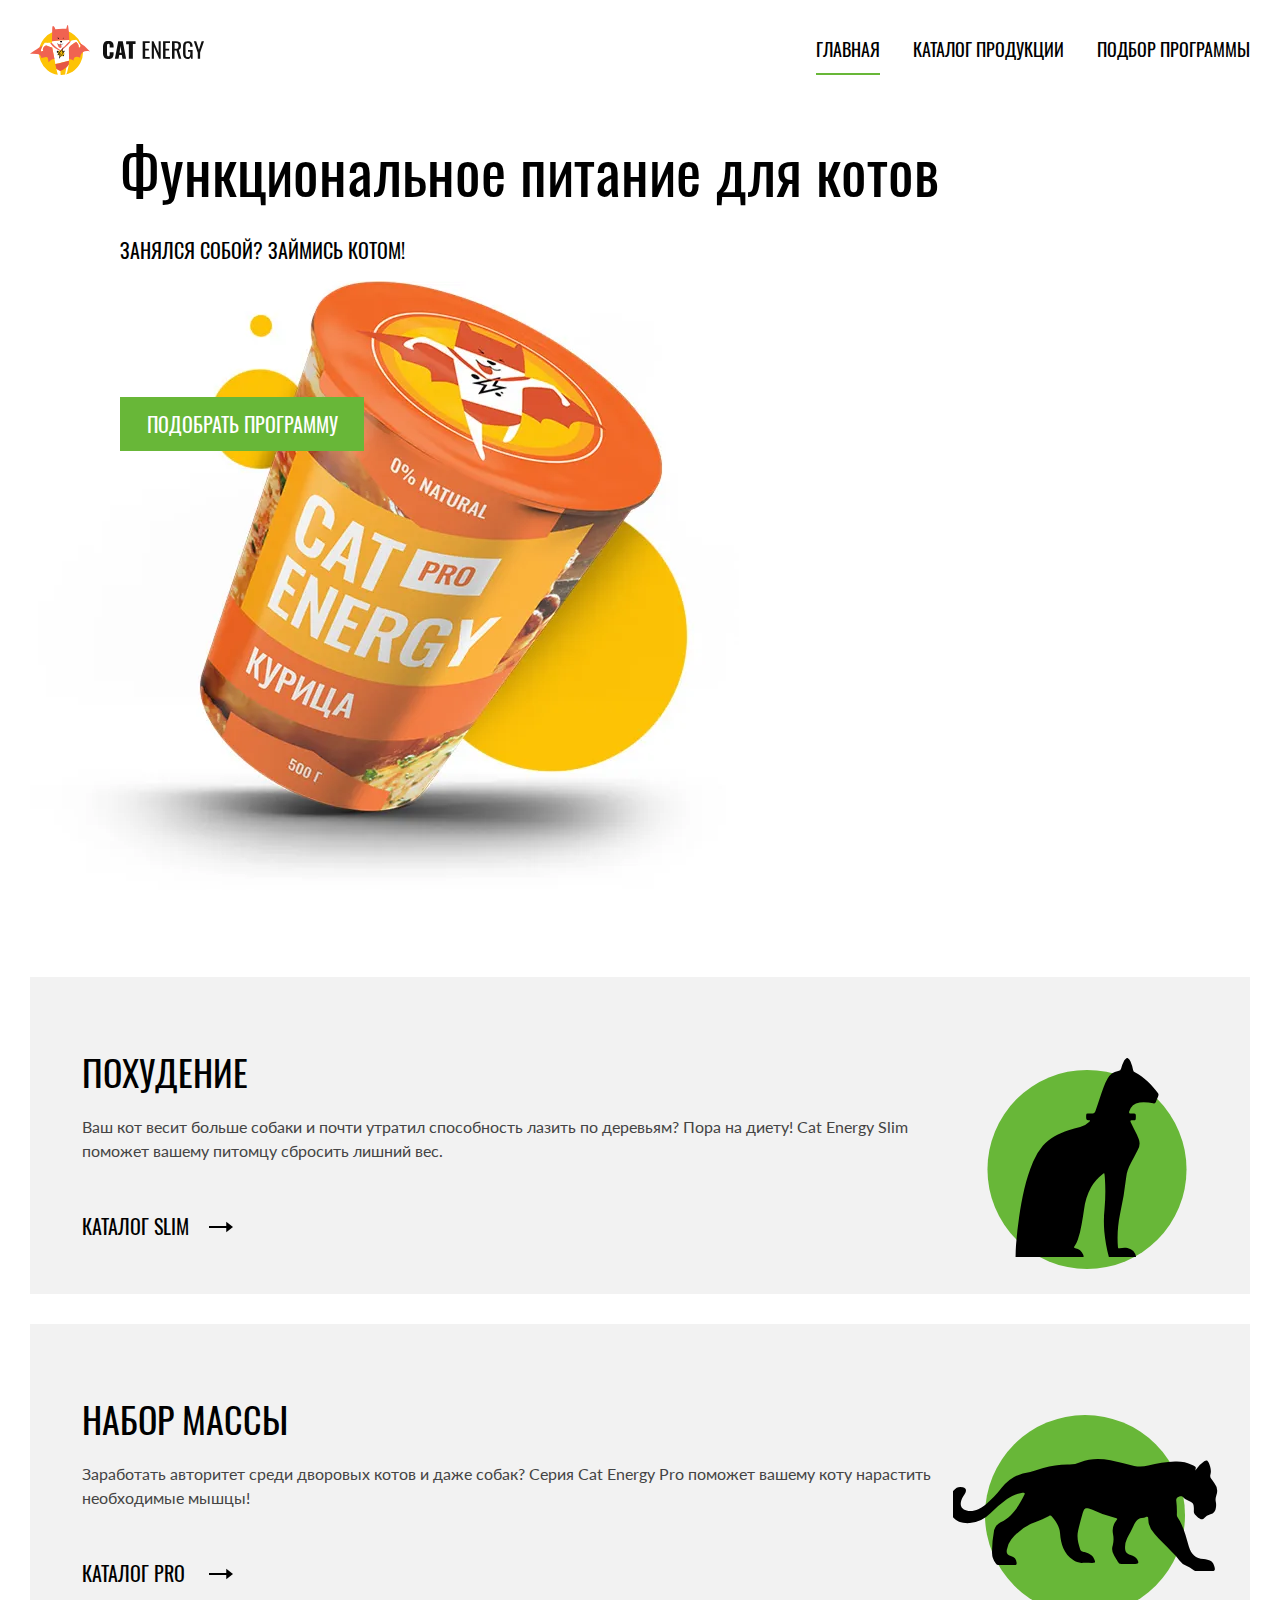
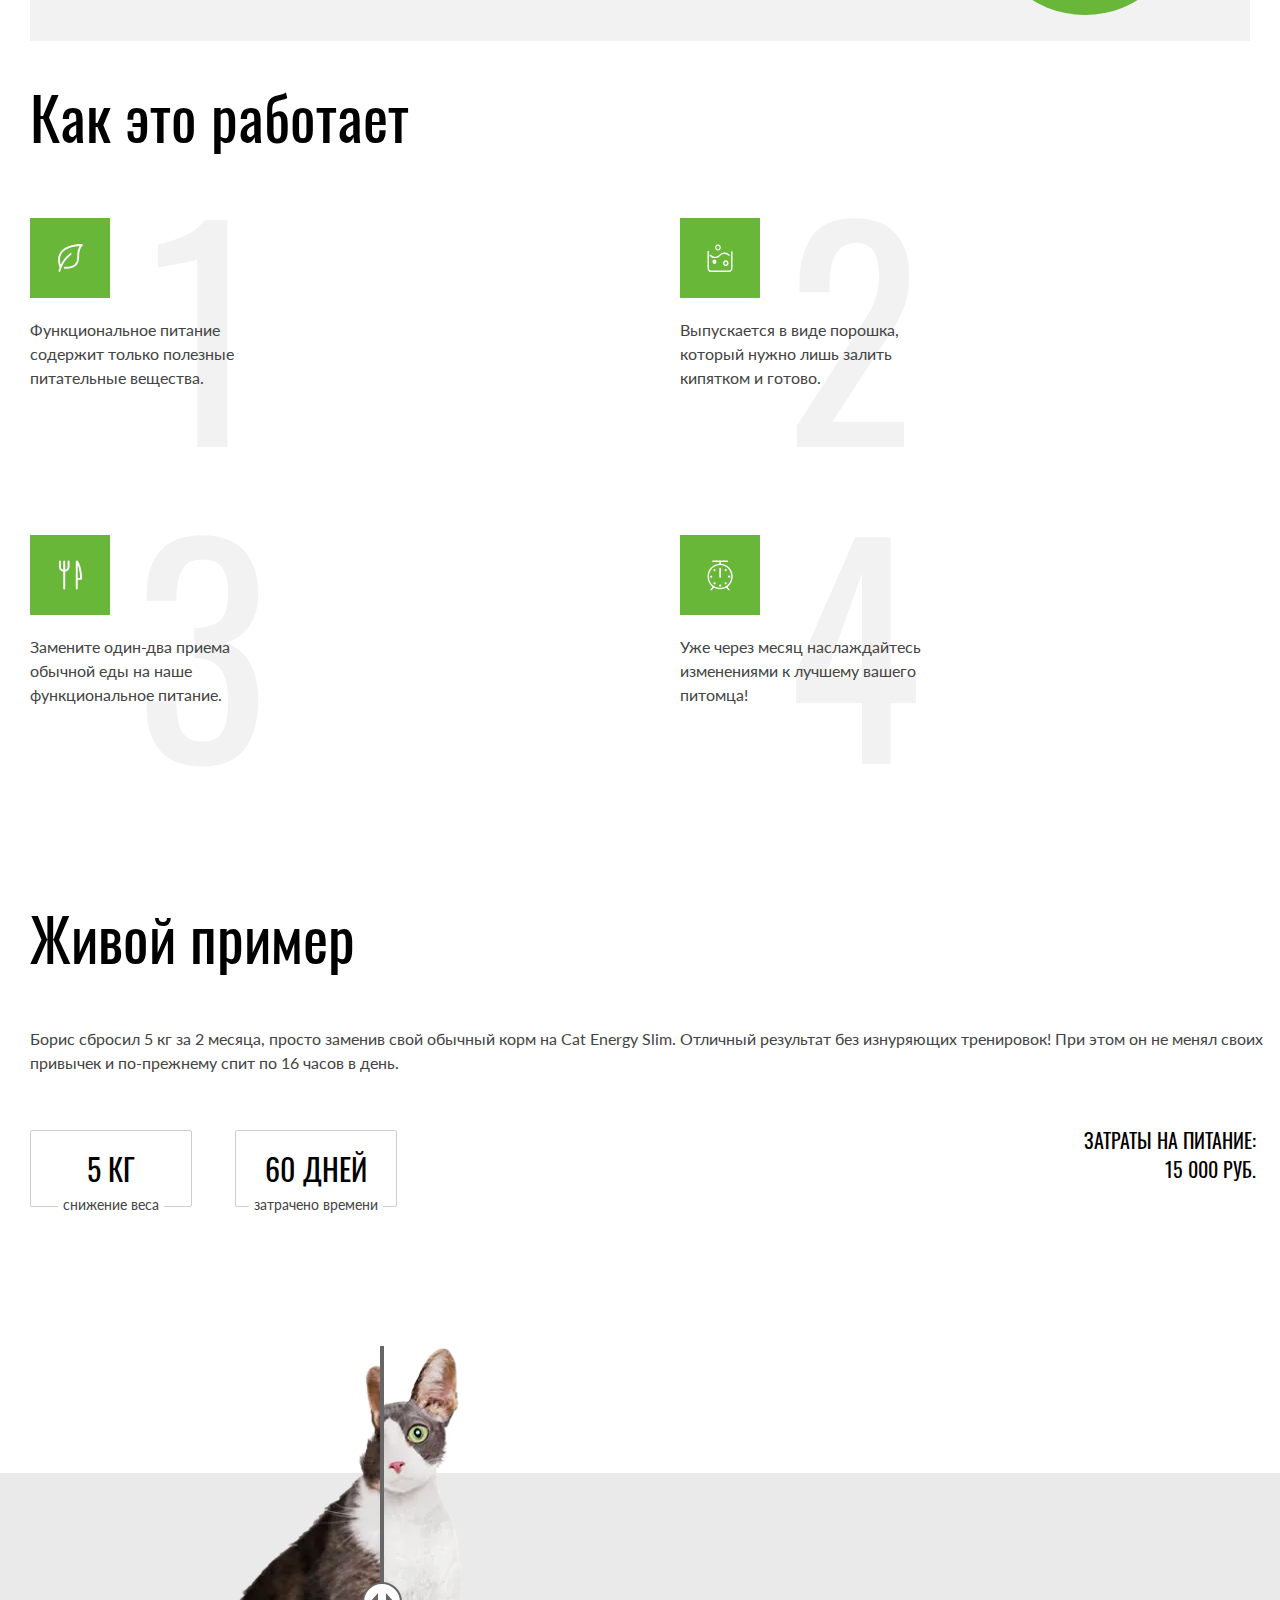
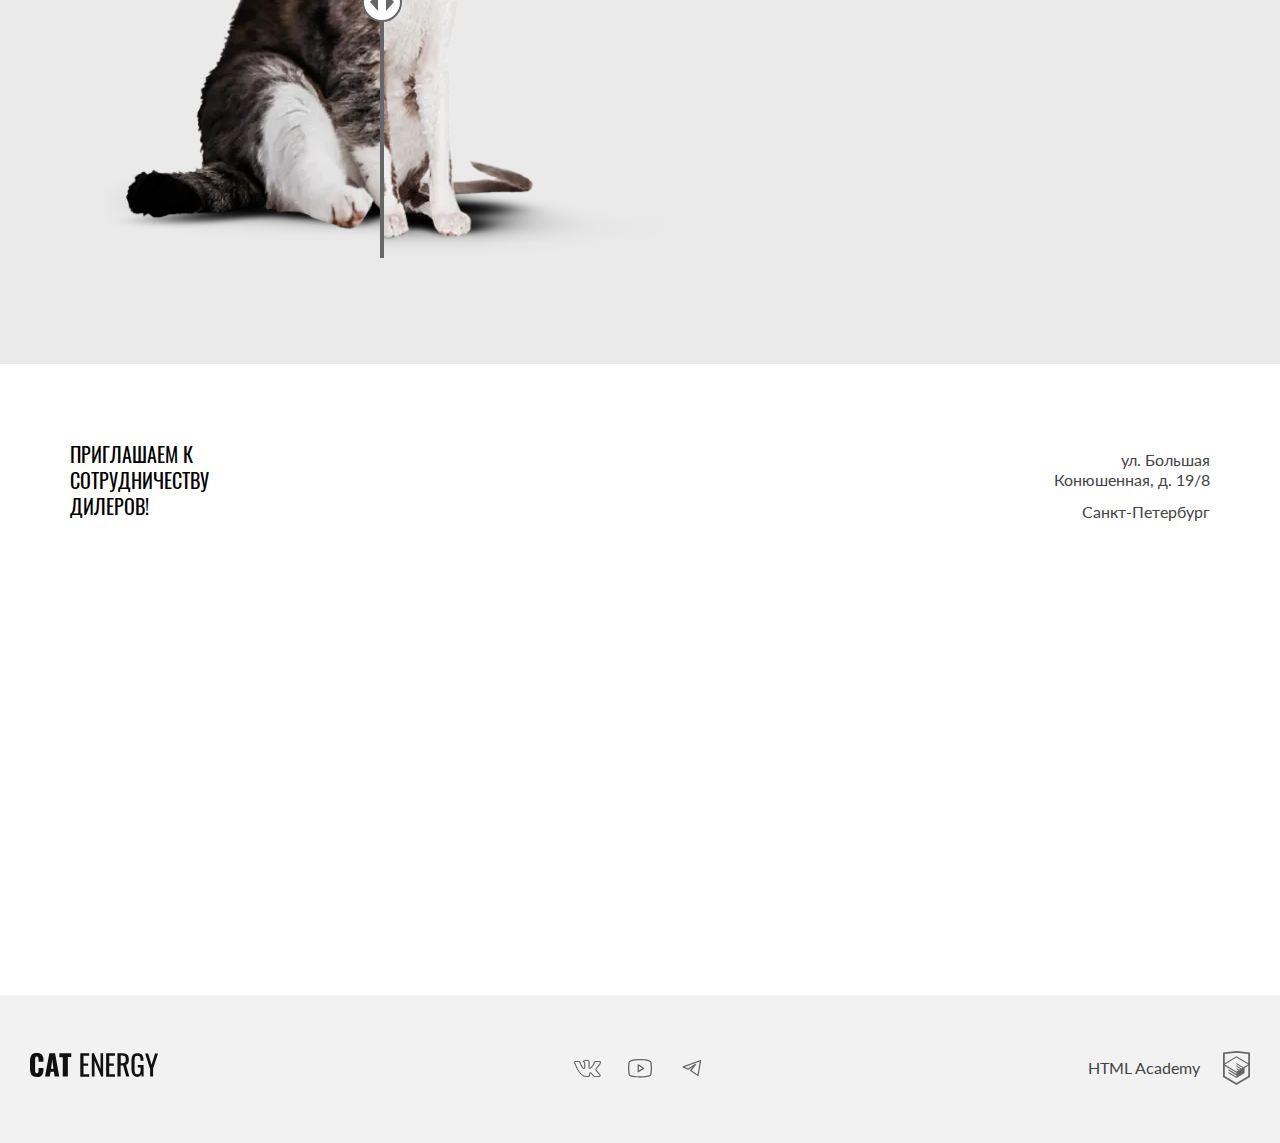
==== commit c3e24af5: "Deploying to gh-pages from @ htmlacademy-adaptive/2401877-cat-energy-30@8fc34c1311ba110ff263f4d0ad32" ====
--- a/index.html
+++ b/index.html
@@ -1 +1 @@
-<!DOCTYPE html><html class="page" lang="ru"><head><meta charset="UTF-8"><title>Кэт энерджи</title><meta name="viewport" content="width=device-width,initial-scale=1"><link rel="stylesheet" href="styles/styles.css"><link rel="icon" href="favicon.ico"><link rel="icon" href="favicons/icon.svg" type="image/svg+xml"><link rel="apple-touch-icon" href="favicons/apple.png"><link rel="manifest" href="manifest.webmanifest"><script src="scripts/index.js" defer="defer"></script></head><body class="page__body"><header class="main-header"><div class="main-header__container page__container"><a class="main-header__logo" href="index.html"><picture><source type="image/svg+xml" media="(min-width: 1440px)" srcset="images/header-logo-desktop.svg" width="70" height="59"><source type="image/svg+xml" media="(min-width: 768px)" srcset="images/header-logo-tablet.svg" width="60" height="50"><img class="main-header__logo-icon" src="images/header-logo-mobile.svg" width="33" height="38" alt="Логотип Кэт энерджи."></picture><div class="main-header__logo-title"><svg class="main-header__logo-text" aria-hidden="true" focusable="false" width="101" height="18"><use href="images/icons/stack.svg#header-logo-text"></use></svg></div></a><nav class="main-nav main-nav--opened main-nav--nojs"><button class="main-nav__toggle" type="button"><span class="visually-hidden">Открыть меню.</span></button><div class="main-nav__wrapper"><ul class="main-nav__list site-list"><li class="site-list__item"><a class="site-list__link site-list__link--current" href="index.html">Главная</a></li><li class="site-list__item"><a class="site-list__link" href="catalog.html">Каталог продукции</a></li><li class="site-list__item"><a class="site-list__link" href="form.html">Подбор программы</a></li></ul></div></nav></div></header><main class="main-container"><section class="intro"><div class="intro__container page__container"><h1 class="intro__title">Функциональное питание для котов</h1><p class="intro__slogan">Занялся собой? Займись котом!</p><picture><source type="image/webp" media="(min-width: 1440px)" srcset="images/intro-logo-desktop@1x.webp, images/intro-logo-desktop@2x.webp 2x" width="552" height="499"><source type="image/webp" media="(min-width: 768px)" srcset="images/intro-logo-tablet@1x.webp, images/intro-logo-tablet@2x.webp 2x" width="709" height="609"><source type="image/webp" srcset="images/intro-logo-mobile@1x.webp, images/intro-logo-mobile@2x.webp 2x" width="280" height="270"><source type="image/png" media="(min-width: 1440px)" srcset="images/intro-logo-desktop@1x.png, images/intro-logo-desktop@2x.png 2x" width="552" height="499"><source type="image/png" media="(min-width: 768px)" srcset="images/intro-logo-tablet@1x.png, images/intro-logo-tablet@2x.png 2x" width="709" height="609"><img class="intro__image" src="images/intro-logo-mobile@1x.png" srcset="images/intro-logo-mobile@2x.png 2x" width="280" height="270" alt="Корм Кэт энерджи."></picture><a class="intro__button button button--primary" href="#">Подобрать программу</a></div></section><section class="types"><h2 class="visually-hidden">Типы питания</h2><div class="types__container page__container"><ul class="types__list"><li class="types__item types__item--weight-loss"><h3 class="types__title types__title--weight-loss">Похудение</h3><p class="types__text">Ваш кот весит больше собаки и почти утратил способность лазить по деревьям? Пора на диету! Cat Energy Slim поможет вашему питомцу сбросить лишний вес.</p><a class="types__link button button--secondary" href="#">Каталог slim</a></li><li class="types__item types__item--weight-gain"><h3 class="types__title types__title--weight-gain">Набор массы</h3><p class="types__text">Заработать авторитет среди дворовых котов и даже собак? Серия Cat Energy Pro поможет вашему коту нарастить необходимые мышцы!</p><a class="types__link button button--secondary" href="#">Каталог pro</a></li></ul></div></section><section class="benefits"><div class="benefits__container page__container"><h2 class="benefits__title title-h2">Как это работает</h2><ul class="benefits__list"><li class="benefits__item benefits__item--leaf"><p class="benefits__item-text benefits__item-text--leaf">Функциональное питание содержит только полезные питательные вещества.</p></li><li class="benefits__item benefits__item--powder"><p class="benefits__item-text">Выпускается в виде порошка, который нужно лишь залить кипятком и готово.</p></li><li class="benefits__item benefits__item--eat"><p class="benefits__item-text">Замените один-два приема обычной еды на наше функциональное питание.</p></li><li class="benefits__item benefits__item--time"><p class="benefits__item-text">Уже через месяц наслаждайтесь изменениями к лучшему вашего питомца!</p></li></ul></div></section><section class="example"><div class="example__container page__container"><h2 class="example__title title-h2">Живой пример</h2><p class="example__text">Борис сбросил 5 кг за 2 месяца, просто заменив свой обычный корм на Cat Energy Slim. Отличный результат без изнуряющих тренировок! При этом он не менял своих привычек и по-прежнему спит по 16 часов в день.</p><div class="example__statistics-wrapper"><dl class="example__statistics"><div class="example__item"><dt class="example__statistics-subtitle">5 кг</dt><dd class="example__statistics-text">Снижение веса</dd></div><div class="example__item"><dt class="example__statistics-subtitle">60 дней</dt><dd class="example__statistics-text">Затрачено времени</dd></div></dl><div class="example__cost"><p class="example__cost-text">Затраты на питание:</p><p class="example__cost-text">15 000 руб.</p></div></div><div class="example__slider slider"><div class="slider__container slider__container--before"><picture><source type="image/webp" media="(min-width: 768px)" srcset="images/cat-before-tablet@1x.webp, images/cat-before-tablet@2x.webp 2x" width="560" height="512"><source type="image/webp" srcset="images/cat-before-mobile@1x.webp, images/cat-before-mobile@2x.webp 2x" width="280" height="256"><source type="image/png" media="(min-width: 768px)" srcset="images/cat-before-tablet@1x.png, images/cat-before-tablet@2x.png 2x" width="560" height="512"><img class="slider__image" src="images/cat-before-mobile@1x.png" srcset="images/cat-before-mobile@2x.png 2x" width="280" height="256" alt="Кот Борис до смены питания."></picture></div><div class="slider__container slider__container--after"><picture><source type="image/webp" media="(min-width: 768px)" srcset="images/cat-after-tablet@1x.webp, images/cat-after-tablet@2x.webp 2x" width="560" height="512"><source type="image/webp" srcset="images/cat-after-mobile@1x.webp, images/cat-after-mobile@2x.webp 2x" width="280" height="256"><source type="image/png" media="(min-width: 768px)" srcset="images/cat-after-tablet@1x.png, images/cat-after-tablet@2x.png 2x" width="560" height="512"><img class="slider__image" src="images/cat-after-mobile@1x.png" srcset="images/cat-after-mobile@2x.png 2x" width="280" height="256" alt="Кот Борис после смены питания."></picture></div><div class="slider__toggle-wrapper"><div class="slider__toggle"><button class="slider__button" type="button"><span class="visually-hidden">Управление отображения кота до и после.</span> <svg class="slider__toggle-image" aria-hidden="true" focusable="false" width="24" height="18"><use href="images/icons/stack.svg#slider-icon"></use></svg></button></div></div></div></div></section><section class="contacts"><div class="page__container"><div class="contacts__container"><h2 class="contacts__title">Приглашаем к сотрудничеству дилеров!</h2><div class="contacts__address"><p class="contacts__text">ул. Большая Конюшенная, д. 19/8</p><p class="contacts__text contacts__text-city">Санкт-Петербург</p></div></div></div><div class="contacts__map-wrapper"><iframe class="contacts__map" src="https://yandex.ru/map-widget/v1/?um=constructor%3A4a715c1f35c078e6f79de537b0385908f8f14a5a8d2957c170a17eb8df522bfa&amp;source=constructor" width="320" height="362" allowfullscreen="" frameborder="0" title="Офис компании по адресу набережная реки Карповки, 5, литера П, Санкт-Петербург"></iframe></div><noscript><picture><source type="image/webp" media="(min-width: 1440px)" srcset="images/map-desktop@1x.webp, images/map-desktop@2x.webp 2x" width="1440" height="400"><source type="image/webp" media="(min-width: 768px)" srcset="images/map-tablet@1x.webp, images/map-tablet@2x.webp 2x" width="768" height="400"><source type="image/webp" srcset="images/map-mobile@1x.webp, images/map-mobile@2x.webp 2x" width="320" height="362"><source type="image/png" media="(min-width: 1440px)" srcset="images/map-desktop@1x.png, images/map-desktop@2x.png 2x" width="1440" height="400"><source type="image/png" media="(min-width: 768px)" srcset="images/map-tablet@1x.png, images/map-tablet@2x.png 2x" width="768" height="400"><img class="contacts__map-static" src="images/map-mobile@1x.png" srcset="images/map-mobile@2x.png 2x" width="320" height="362" alt="Местоположение компании на карте."></picture></noscript></section></main><footer class="main-footer"><div class="main-footer__container page__container"><a class="main-footer__logo" href="index.html"><img class="main-footer__logo-text" src="images/footer-logo-text.svg" width="128" height="24" alt="Логотип Кэт энерджи."></a><ul class="main-footer__socials socials"><li class="socials__item"><a class="socials__item-link socials__item-link--vk" href="https://vk.com/htmlacademy"><span class="visually-hidden">Мы в Vkontakte.</span> <svg class="socials__item-icon" width="27" height="17" aria-hidden="true" focusable="false"><use href="images/icons/stack.svg#vk-icon"></use></svg></a></li><li class="socials__item"><a class="socials__item-link socials__item-link--youtube" href="https://www.youtube.com/user/htmlacademyru"><span class="visually-hidden">Мы в Youtube.</span> <svg class="socials__item-icon" width="24" height="19" aria-hidden="true" focusable="false"><use href="images/icons/stack.svg#youtube-icon"></use></svg></a></li><li class="socials__item"><a class="socials__item-link socials__item-link--telegram" href="https://t.me/htmlacademy"><span class="visually-hidden">Мы в Telegram.</span> <svg class="socials__item-icon" width="20" height="17" aria-hidden="true" focusable="false"><use href="images/icons/stack.svg#telegram-icon"></use></svg></a></li></ul><a class="main-footer__copyright copyright" href="https://htmlacademy.ru/intensive/adaptive"><p class="copyright__text">HTML Academy</p><svg class="copyright__logo" width="27" height="34" aria-hidden="true" focusable="false"><use href="images/icons/stack.svg#copyright-icon"></use></svg></a></div></footer></body></html>+<!DOCTYPE html><html class="page" lang="ru"><head><meta charset="UTF-8"><title>Кэт энерджи</title><meta name="viewport" content="width=device-width,initial-scale=1"><link rel="stylesheet" href="styles/styles.css"><link rel="icon" href="favicon.ico"><link rel="icon" href="favicons/icon.svg" type="image/svg+xml"><link rel="apple-touch-icon" href="favicons/apple.png"><link rel="manifest" href="manifest.webmanifest"><script src="scripts/index.js" defer="defer"></script></head><body class="page__body"><header class="main-header"><div class="main-header__container page__container"><a class="main-header__logo" href="index.html"><picture><source type="image/svg+xml" media="(min-width: 1440px)" srcset="images/header-logo-desktop.svg" width="70" height="59"><source type="image/svg+xml" media="(min-width: 768px)" srcset="images/header-logo-tablet.svg" width="60" height="50"><img class="main-header__logo-icon" src="images/header-logo-mobile.svg" width="33" height="38" alt="Логотип Кэт энерджи."></picture><div class="main-header__logo-title"><svg class="main-header__logo-text" aria-hidden="true" focusable="false" width="101" height="18"><use href="images/icons/stack.svg#header-logo-text"></use></svg></div></a><nav class="main-nav main-nav--opened main-nav--nojs"><button class="main-nav__toggle" type="button"><span class="visually-hidden">Открыть меню.</span></button><div class="main-nav__wrapper"><ul class="main-nav__list site-list"><li class="site-list__item"><a class="site-list__link site-list__link--current" href="index.html">Главная</a></li><li class="site-list__item"><a class="site-list__link" href="catalog.html">Каталог продукции</a></li><li class="site-list__item"><a class="site-list__link" href="form.html">Подбор программы</a></li></ul></div></nav></div></header><main class="main-container"><section class="intro"><div class="page__container"><div class="intro__container"><h1 class="intro__title">Функциональное питание для котов</h1><p class="intro__slogan">Занялся собой? Займись котом!</p><div class="intro__picture"><picture><source type="image/webp" media="(min-width: 1440px)" srcset="images/intro-logo-desktop@1x.webp, images/intro-logo-desktop@2x.webp 2x" width="552" height="499"><source type="image/webp" media="(min-width: 768px)" srcset="images/intro-logo-tablet@1x.webp, images/intro-logo-tablet@2x.webp 2x" width="709" height="609"><source type="image/webp" srcset="images/intro-logo-mobile@1x.webp, images/intro-logo-mobile@2x.webp 2x" width="280" height="270"><source type="image/png" media="(min-width: 1440px)" srcset="images/intro-logo-desktop@1x.png, images/intro-logo-desktop@2x.png 2x" width="552" height="499"><source type="image/png" media="(min-width: 768px)" srcset="images/intro-logo-tablet@1x.png, images/intro-logo-tablet@2x.png 2x" width="709" height="609"><img class="intro__image" src="images/intro-logo-mobile@1x.png" srcset="images/intro-logo-mobile@2x.png 2x" width="280" height="270" alt="Корм Кэт энерджи."></picture></div><div class="intro__button-container"><a class="intro__button button button--primary" href="#">Подобрать программу</a></div></div></div></section><section class="types"><h2 class="visually-hidden">Типы питания</h2><div class="types__container page__container"><ul class="types__list"><li class="types__item types__item--weight-loss"><h3 class="types__title types__title--weight-loss">Похудение</h3><p class="types__text">Ваш кот весит больше собаки и почти утратил способность лазить по деревьям? Пора на диету! Cat Energy Slim поможет вашему питомцу сбросить лишний вес.</p><a class="types__link button button--secondary" href="#">Каталог slim</a></li><li class="types__item types__item--weight-gain"><h3 class="types__title types__title--weight-gain">Набор массы</h3><p class="types__text">Заработать авторитет среди дворовых котов и даже собак? Серия Cat Energy Pro поможет вашему коту нарастить необходимые мышцы!</p><a class="types__link button button--secondary" href="#">Каталог pro</a></li></ul></div></section><section class="benefits"><div class="benefits__container page__container"><h2 class="benefits__title title-h2">Как это работает</h2><ul class="benefits__list"><li class="benefits__item benefits__item--leaf"><p class="benefits__item-text benefits__item-text--leaf">Функциональное питание содержит только полезные питательные вещества.</p></li><li class="benefits__item benefits__item--powder"><p class="benefits__item-text">Выпускается в виде порошка, который нужно лишь залить кипятком и готово.</p></li><li class="benefits__item benefits__item--eat"><p class="benefits__item-text">Замените один-два приема обычной еды на наше функциональное питание.</p></li><li class="benefits__item benefits__item--time"><p class="benefits__item-text">Уже через месяц наслаждайтесь изменениями к лучшему вашего питомца!</p></li></ul></div></section><section class="example"><div class="example__container page__container"><h2 class="example__title title-h2">Живой пример</h2><p class="example__text">Борис сбросил 5 кг за 2 месяца, просто заменив свой обычный корм на Cat Energy Slim. Отличный результат без изнуряющих тренировок! При этом он не менял своих привычек и по-прежнему спит по 16 часов в день.</p><div class="example__statistics-wrapper"><dl class="example__statistics"><div class="example__item"><dt class="example__statistics-subtitle">5 кг</dt><dd class="example__statistics-text">Снижение веса</dd></div><div class="example__item"><dt class="example__statistics-subtitle">60 дней</dt><dd class="example__statistics-text">Затрачено времени</dd></div></dl><div class="example__cost"><p class="example__cost-text">Затраты на питание:</p><p class="example__cost-text">15 000 руб.</p></div></div><div class="example__slider slider"><div class="slider__container slider__container--before"><picture><source type="image/webp" media="(min-width: 768px)" srcset="images/cat-before-tablet@1x.webp, images/cat-before-tablet@2x.webp 2x" width="560" height="512"><source type="image/webp" srcset="images/cat-before-mobile@1x.webp, images/cat-before-mobile@2x.webp 2x" width="280" height="256"><source type="image/png" media="(min-width: 768px)" srcset="images/cat-before-tablet@1x.png, images/cat-before-tablet@2x.png 2x" width="560" height="512"><img class="slider__image" src="images/cat-before-mobile@1x.png" srcset="images/cat-before-mobile@2x.png 2x" width="280" height="256" alt="Кот Борис до смены питания."></picture></div><div class="slider__container slider__container--after"><picture><source type="image/webp" media="(min-width: 768px)" srcset="images/cat-after-tablet@1x.webp, images/cat-after-tablet@2x.webp 2x" width="560" height="512"><source type="image/webp" srcset="images/cat-after-mobile@1x.webp, images/cat-after-mobile@2x.webp 2x" width="280" height="256"><source type="image/png" media="(min-width: 768px)" srcset="images/cat-after-tablet@1x.png, images/cat-after-tablet@2x.png 2x" width="560" height="512"><img class="slider__image" src="images/cat-after-mobile@1x.png" srcset="images/cat-after-mobile@2x.png 2x" width="280" height="256" alt="Кот Борис после смены питания."></picture></div><div class="slider__toggle-wrapper"><div class="slider__toggle"><button class="slider__button" type="button"><span class="visually-hidden">Управление отображения кота до и после.</span> <svg class="slider__toggle-image" aria-hidden="true" focusable="false" width="24" height="18"><use href="images/icons/stack.svg#slider-icon"></use></svg></button></div></div></div></div></section><section class="contacts"><div class="page__container"><div class="contacts__container"><h2 class="contacts__title">Приглашаем к сотрудничеству дилеров!</h2><div class="contacts__address"><p class="contacts__text">ул. Большая Конюшенная, д. 19/8</p><p class="contacts__text contacts__text-city">Санкт-Петербург</p></div></div></div><div class="contacts__map-wrapper"><iframe class="contacts__map" src="https://yandex.ru/map-widget/v1/?um=constructor%3A4a715c1f35c078e6f79de537b0385908f8f14a5a8d2957c170a17eb8df522bfa&amp;source=constructor" width="320" height="362" allowfullscreen="" frameborder="0" title="Офис компании по адресу набережная реки Карповки, 5, литера П, Санкт-Петербург"></iframe></div><noscript><picture><source type="image/webp" media="(min-width: 1440px)" srcset="images/map-desktop@1x.webp, images/map-desktop@2x.webp 2x" width="1440" height="400"><source type="image/webp" media="(min-width: 768px)" srcset="images/map-tablet@1x.webp, images/map-tablet@2x.webp 2x" width="768" height="400"><source type="image/webp" srcset="images/map-mobile@1x.webp, images/map-mobile@2x.webp 2x" width="320" height="362"><source type="image/png" media="(min-width: 1440px)" srcset="images/map-desktop@1x.png, images/map-desktop@2x.png 2x" width="1440" height="400"><source type="image/png" media="(min-width: 768px)" srcset="images/map-tablet@1x.png, images/map-tablet@2x.png 2x" width="768" height="400"><img class="contacts__map-static" src="images/map-mobile@1x.png" srcset="images/map-mobile@2x.png 2x" width="320" height="362" alt="Местоположение компании на карте."></picture></noscript></section></main><footer class="main-footer"><div class="main-footer__container page__container"><a class="main-footer__logo" href="index.html"><img class="main-footer__logo-text" src="images/footer-logo-text.svg" width="128" height="24" alt="Логотип Кэт энерджи."></a><ul class="main-footer__socials socials"><li class="socials__item"><a class="socials__item-link" href="https://vk.com/htmlacademy"><span class="visually-hidden">Мы в Vkontakte.</span> <svg width="27" height="17" aria-hidden="true" focusable="false"><use href="images/icons/stack.svg#vk-icon"></use></svg></a></li><li class="socials__item"><a class="socials__item-link" href="https://www.youtube.com/user/htmlacademyru"><span class="visually-hidden">Мы в Youtube.</span> <svg width="24" height="19" aria-hidden="true" focusable="false"><use href="images/icons/stack.svg#youtube-icon"></use></svg></a></li><li class="socials__item"><a class="socials__item-link" href="https://t.me/htmlacademy"><span class="visually-hidden">Мы в Telegram.</span> <svg width="20" height="17" aria-hidden="true" focusable="false"><use href="images/icons/stack.svg#telegram-icon"></use></svg></a></li></ul><a class="main-footer__copyright copyright" href="https://htmlacademy.ru/intensive/adaptive"><p class="copyright__text">HTML Academy</p><svg width="27" height="34" aria-hidden="true" focusable="false"><use href="images/icons/stack.svg#copyright-icon"></use></svg></a></div></footer></body></html>--- a/styles/styles.css
+++ b/styles/styles.css
@@ -1 +1 @@
-@charset "UTF-8";@font-face{font-family:"Lato";font-weight:400;font-style:normal;font-display:swap;src:url(../fonts/lato/Lato-Regular.woff2)format("woff2")}@font-face{font-family:"Oswald";font-weight:400;font-style:normal;font-display:swap;src:url(../fonts/oswald/oswaldregular.woff2)format("woff2")}*,::after,::before{box-sizing:border-box}body{font-family:"Lato",sans-serif;color:#444}.visually-hidden{clip:rect(0 0 0 0);-webkit-clip-path:inset(100%);position:absolute;clip-path:inset(100%);margin:-1px;border:0;padding:0;width:1px;height:1px;overflow:hidden;white-space:nowrap}.button{font-family:"Oswald",sans-serif;text-transform:uppercase;text-decoration:none;border:0;cursor:pointer}.button--primary{font-size:16px;line-height:20px;text-align:center;color:#fff;background-color:#68b738}.button--secondary{font-size:16px;line-height:16px;color:#000;background-color:#f2f2f2}.page{height:100%}.page__body{font-family:"Lato",sans-serif;color:#444;font-size:14px;line-height:18px;margin:0;padding:0;height:100%;display:flex;flex-direction:column;background-color:#fff}@media (min-width:768px){.page__body{font-size:16px;line-height:24px}}.page__container{max-width:1220px;margin:0 auto;padding:0 20px}@media (min-width:768px){.page__container{padding:0 30px}}@media (min-width:1440px){.page__container{padding:0}}.main-header{background-color:#fff}@media (min-width:1440px){.main-header{background-color:transparent}}.main-header__container{position:relative;margin-bottom:0}@media (min-width:320px){.main-header__container{z-index:3}}@media (min-width:768px){.main-header__container{display:flex;flex-wrap:wrap;justify-content:space-between;padding-top:25px}}@media (min-width:1440px){.main-header__container{padding-top:55px}}.main-header__logo{display:flex;flex-wrap:wrap;text-decoration:none;cursor:pointer}@media (min-width:320px){.main-header__logo{padding-top:13px;padding-bottom:12px;margin-right:40px;width:-moz-fit-content;width:fit-content}}@media (min-width:768px){.main-header__logo{padding:0;width:-moz-fit-content;width:fit-content}}.main-header__logo:hover{opacity:.8}.main-header__logo:active{opacity:.6}.main-header__logo-icon,.main-header__logo-text{display:block}@media (min-width:320px){.main-header__logo-text{position:absolute;margin:0 auto;min-width:101px;height:auto;right:0;left:0;top:23px}}@media (min-width:768px){.main-header__logo-text{margin-left:13px;min-width:101px;position:relative;top:16px}}@media (min-width:1440px){.main-header__logo-text{margin-left:14px;min-width:118px}}.main-nav{display:flex;flex-wrap:wrap}.main-nav__toggle{border:0;cursor:pointer;display:block;background-color:transparent}.main-nav__toggle:hover{opacity:.8}.main-nav__toggle:active{opacity:.6}@media (min-width:768px){.main-nav__toggle{display:none}}@media (min-width:1440px){.main-nav__toggle{display:none}}.main-nav--closed .main-nav__toggle::before{content:"";position:absolute;background-image:url(../images/icons/stack.svg#burger-icon);top:20px;right:21px;width:24px;height:24px}@media (max-width:320px){.main-nav--closed .site-list__item{display:none}}.main-nav--opened .main-nav__toggle::before{content:"";position:absolute;background-image:url(../images/icons/stack.svg#close-icon);top:23px;right:20px;width:18px;height:18px}@media (min-width:320px){.main-nav__wrapper{width:100%;right:0;position:absolute;z-index:1}}@media (min-width:768px){.main-nav__wrapper{position:relative}}.main-nav__list{display:flex;flex-wrap:wrap}@media (min-width:320px){.main-nav__list{flex-direction:column}}@media (min-width:768px){.main-nav__list{flex-direction:row;align-items:baseline}}.site-list{list-style-type:none;padding:0;margin:0;display:flex;flex-wrap:wrap}@media (min-width:768px){.site-list{font-size:18px;line-height:24px;margin:0;padding:0;align-items:center;flex-grow:1}}@media (min-width:1440px){.site-list{font-size:20px;line-height:30px}}@media (min-width:768px){.site-list__item{margin-right:33px}.site-list__item:last-child{margin-right:0}}.site-list__link{position:relative;display:block;padding-bottom:24px;padding-top:22px;font-family:"Oswald",sans-serif;font-size:20px;line-height:20px;color:#000;background-color:#fff;text-align:center;text-decoration:none;text-transform:uppercase;border-top:1px solid #e6e6e6;border-bottom:1px solid #e6e6e6}.site-list__link:hover{opacity:.6}@media (min-width:768px){.site-list__link{font-size:18px;line-height:24px;padding:12px 0 0;display:block;position:relative;border:0;background:0 0}}@media (min-width:1440px){.site-list__link{font-size:20px;line-height:30px;color:#fff}}@media (min-width:768px){.site-list__link--current::after{position:absolute;content:"";background-color:#68b738;left:0;right:0;top:48px;bottom:0;height:2px}}@media (min-width:1440px){.site-list__link--current::after{position:absolute;content:"";background-color:#fff;left:0;right:0;top:48px;bottom:0;height:2px}}.intro{font-family:"Oswald",sans-serif;color:#fff;position:relative}.intro::before{position:absolute;content:"";background-image:linear-gradient(to top,rgba(104,183,56,.85)0,rgba(104,183,56,.85) 100%),url(../images/intro-background-mobile@1x.webp);background-repeat:no-repeat;background-position:50%0;min-width:100%;min-height:302px;z-index:-1;background-color:#4e4d51}@media (min-width:768px){.intro::before{display:none}}@media (min-width:1440px){.intro::before{display:block;position:absolute;top:-149px;right:0;background-image:linear-gradient(to top,rgba(104,183,56,.85)0,rgba(104,183,56,.85) 100%),url(../images/intro-background-desktop@1x.webp);background-position:0;background-size:1041px 694px;min-width:51%;min-height:calc(100% - 74px);z-index:-1}}@media (min-width:768px){.intro{padding-top:0;color:#000}}.intro__container{padding-bottom:20px}@media (min-width:768px){.intro__container{padding-top:65px;padding-bottom:0}}.intro__title{font-size:36px;line-height:36px;text-align:center;color:#fff;margin:0 0 25px;padding-top:27px}@media (min-width:768px){.intro__title{font-size:60px;line-height:60px;color:#000;text-align:start;padding-top:0;margin-left:90px;margin-right:200px;margin-bottom:40px;z-index:1}}@media (min-width:1440px){.intro__title{margin-right:705px}}.intro__slogan{font-size:14px;line-height:14px;text-transform:uppercase;text-align:center;color:#fff;margin:0 0 29px}@media (min-width:768px){.intro__slogan{font-size:20px;line-height:20px;margin-bottom:21px;color:#000;text-align:start;margin-left:90px;z-index:1}}.intro-image{display:block}.intro__button{display:block;padding:10px 26px}@media (min-width:768px){.intro__button{font-size:20px;line-height:26px;z-index:1;min-width:244px;margin-left:90px;padding:14px 26px;position:absolute;bottom:526px}}@media (min-width:1440px){.intro__button{z-index:1;position:absolute;bottom:266px}}.types__container{padding-bottom:20px}@media (min-width:768px){.types__container{padding-bottom:45px}}.types__list{list-style-type:none;padding:0;margin:0;display:flex;flex-wrap:wrap;gap:20px}@media (min-width:768px){.types__list{gap:30px}}@media (min-width:1440px){.types__list{justify-content:space-between}}.types__item{background-color:#f2f2f2;display:flex;flex-direction:column;padding:30px 33px 18px 20px;margin:0;min-width:280px;min-height:266px;position:relative}@media (min-width:768px){.types__item{padding:77px 316px 53px 52px}}@media (min-width:1440px){.types__item{padding:77px 61px 55px 52px}}.types__item--weight-loss::before{position:absolute;content:"";top:21px;background-image:url(../images/icons/stack.svg#cat-weight-loss);background-size:50px 53px;background-repeat:no-repeat;width:50px;height:53px}@media (min-width:768px){.types__item--weight-loss::before{background-size:200px 211px;width:200px;height:211px;right:63px;top:81px;z-index:1}}@media (min-width:1440px){.types__item--weight-loss::before{background-size:100px 106px;width:100px;height:106px;left:73px;top:47px;z-index:1}}.types__item--weight-gain::before{position:absolute;content:"";background-image:url(../images/icons/stack.svg#cat-weight-gain);background-size:67px 50px;background-repeat:no-repeat;width:67px;height:50px;top:24px;left:13px}@media (min-width:768px){.types__item--weight-gain::before{background-size:268px 200px;width:268px;height:200px;right:29px;left:auto;top:91px;z-index:1}}@media (min-width:1440px){.types__item--weight-gain::before{background-size:134px 100px;width:134px;height:100px;right:auto;left:55px;top:47px;z-index:1}}.types__title{font-family:"Oswald",sans-serif;font-size:24px;line-height:37px;color:#000;text-transform:uppercase;padding:0}@media (min-width:768px){.types__title{font-size:36px;line-height:36px;padding-bottom:25px}}@media (min-width:1440px){.types__title{padding-bottom:73px}}.types__title--weight-loss{margin:0 47px 29px 70px}@media (min-width:768px){.types__title--weight-loss{margin:0}}@media (min-width:1440px){.types__title--weight-loss{margin:0 131px 0 162px}}.types__title--weight-gain{margin:0 19px 29px 71px;min-width:137px}@media (min-width:768px){.types__title--weight-gain{margin:0}}@media (min-width:1440px){.types__title--weight-gain{margin:0 83px 0 181px}}.types__text{font-size:14px;line-height:18px;margin:0}@media (min-width:768px){.types__text{font-size:16px;line-height:24px;padding-bottom:48px}}@media (min-width:1440px){.types__text{max-width:457px;padding-bottom:23px}}.types__text::after{background-color:#d9d9d9;height:1px;width:240px;content:"";display:block;margin-top:23px;margin-bottom:19px}@media (min-width:768px){.types__text::after{display:none}}.types__link{position:relative}@media (min-width:768px){.types__link{font-size:20px;line-height:30px}}.types__link::after{-webkit-mask-image:url(../images/icons/stack.svg#arrow-icon);mask-image:url(../images/icons/stack.svg#arrow-icon);position:absolute;content:"";-webkit-mask-repeat:no-repeat;mask-repeat:no-repeat;background-color:#000;width:24px;height:12px;background-size:24px 12px;top:1px;left:102px}@media (min-width:768px){.types__link::after{top:10px;left:127px}}.benefits__container{padding-bottom:49px}@media (min-width:768px){.benefits__container{padding-bottom:47px}}@media (min-width:1440px){.benefits__container{padding-bottom:126px}}.benefits__title{font-family:"Oswald",sans-serif;font-size:36px;line-height:40px;color:#000;margin:0 0 40px}@media (min-width:768px){.benefits__title{font-size:60px;line-height:60px;margin-bottom:72px}}.benefits__list{list-style-type:none;margin:0;padding:0;position:relative;counter-reset:benefits-counter}@media (min-width:768px){.benefits__list{display:grid;grid-template-columns:repeat(2,1fr);gap:37px 80px}}@media (min-width:1440px){.benefits__list{grid-template-columns:repeat(4,1fr);align-items:baseline;gap:79px}}.benefits__item{display:flex;gap:20px;margin-bottom:20px;width:280px}.benefits__item:last-child{margin:0}@media (min-width:768px){.benefits__item{position:relative;display:grid;grid-template-columns:min-content 1fr;grid-template-rows:min-content 1fr;justify-items:start;gap:20px;min-height:280px;max-width:249px;margin:0}}@media (min-width:1440px){.benefits__item{gap:31px}}.benefits__item::before{content:"";display:block;background-repeat:no-repeat;background-position:center;background-color:#68b738;background-size:60px 60px;width:154px;height:60px}@media (min-width:768px){.benefits__item::before{content:"";grid-row:1/2;grid-column:1/2;display:inline-block;background-size:80px 80px;width:80px;height:80px}.benefits__item::after{counter-increment:benefits-counter;content:counter(benefits-counter);grid-column:2/3;grid-row:1/3;align-self:start;font-family:"Oswald",sans-serif;color:#f2f2f2;text-align:center;font-size:280px;line-height:280px;position:absolute;top:-37px;left:4px;right:8px;z-index:-1}}.benefits__item--leaf::before{background-image:url(../images/icons/stack.svg#leaf-icon);background-size:25px 28px}.benefits__item--powder::before{background-image:url(../images/icons/stack.svg#powder-icon);background-size:26px 29px}.benefits__item--eat::before{background-image:url(../images/icons/stack.svg#eat-icon);background-size:25px 30px}.benefits__item--time::before{background-image:url(../images/icons/stack.svg#time-icon);background-size:26px 31px}.benefits__item-text{font-size:14px;line-height:18px;margin:0}@media (min-width:768px){.benefits__item-text{font-size:16px;line-height:24px;grid-column:1/-1;grid-row:2/3}}.example{background-color:#eaeaea}@media (min-width:768px){.example{background-image:linear-gradient(to bottom,#fff calc(55% + 5px),#fff 48%,#eaeaea 150px)}}@media (min-width:1440px){.example{background-image:linear-gradient(to bottom,transparent 135px,transparent 135px,#f2f2f2 135px);background-color:transparent}}.example__container{padding:25px 10px 40px 20px}@media (min-width:768px){.example__container{padding:45px 15px 85px 30px}}@media (min-width:1440px){.example__container{display:grid;grid-template-columns:1fr 1fr;grid-template-rows:min-content 1fr 2fr;aspect-ratio:240/77;padding:0}}.example__title{font-family:"Oswald",sans-serif;font-size:36px;line-height:40px;color:#000;margin:0 0 40px}@media (min-width:768px){.example__title{font-size:60px;line-height:60px;margin:0 0 60px}}@media (min-width:1440px){.example__title{grid-column:1/2;margin:0 0 146px}}.example__text{margin:0 0 17px}@media (min-width:768px){.example__text{font-size:16px;line-height:24px;margin-bottom:55px}}@media (min-width:1440px){.example__text{grid-column:1/2;margin-bottom:69px;padding:0;margin-right:178px}}@media (min-width:320px){.example__statistics-wrapper{display:flex;flex-wrap:wrap;justify-content:center}}@media (min-width:768px){.example__statistics-wrapper{justify-content:space-between;margin-bottom:99px}}@media (min-width:1440px){.example__statistics-wrapper{flex-direction:column;justify-content:flex-start;align-items:flex-start;grid-column:1/2;padding:0;margin-bottom:75px}}.example__statistics{display:flex;gap:31px;margin:0 0 36px}@media (min-width:768px){.example__statistics{gap:43px;margin-bottom:55px}}.example__item{position:relative;display:flex;flex-direction:column;flex-wrap:wrap;align-items:center;justify-content:center;border:1px solid #cdcdcd;border-radius:2px;min-width:124px;min-height:56px}@media (min-width:768px){.example__item{min-width:162px;min-height:77px}}.example__statistics-subtitle{font-family:"Oswald",sans-serif;font-size:24px;line-height:24px;color:#000;text-transform:uppercase;text-align:center}@media (min-width:768px){.example__statistics-subtitle{font-size:30px;line-height:37px}}.example__statistics-text{font-size:12px;line-height:12px;text-transform:lowercase;position:absolute;bottom:-15px;text-align:center;margin:0;background-color:#eaeaea;width:77px}@media (min-width:768px){.example__statistics-text{bottom:-6px;font-size:14px;line-height:14px;background-color:#fff;box-shadow:5px 0 0 0#fff,-5px 0 0 0#fff;width:-moz-fit-content;width:fit-content}}@media (min-width:1440px){.example__statistics-text{background-color:#f2f2f2;box-shadow:5px 0 0 0#f2f2f2,-5px 0 0 0#f2f2f2}}.example__cost{display:flex;justify-content:center;gap:3px;margin-bottom:20px;margin-right:9px}@media (min-width:768px){.example__cost{flex-direction:column;justify-content:flex-start;align-items:end;gap:9px}}@media (min-width:1440px){.example__cost{flex-direction:row;align-items:stretch;gap:66px}}.example__cost-text{font-family:"Oswald",sans-serif;font-size:14px;line-height:20px;color:#000;text-transform:uppercase}@media (min-width:768px){.example__cost-text{font-size:20px;line-height:20px;margin:0}.example__slider{transform:translate(74px,-16px)}}@media (min-width:1440px){.example__slider{transform:translate(40px,2px)}}.slider{position:relative;display:grid;grid-template-columns:140px 140px}@media (min-width:768px){.slider{grid-template-columns:280px 280px;max-width:80%}}@media (min-width:1440px){.slider{grid-template-columns:46% 46%;grid-column:2/-1;grid-row:1/-1;max-width:100%}}.slider__container--after,.slider__container--before{display:flex;overflow-x:hidden}.slider__container--after{justify-content:end}.slider__image{min-width:auto;max-width:none}.slider__toggle-wrapper{position:absolute;top:50%;left:0;transform:rotate(90deg) translate(-4px,-13px)}@media (min-width:768px){.slider__toggle-wrapper{transform:rotate(90deg) translate(-4px,-22px)}}@media (min-width:1440px){.slider__toggle-wrapper{transform:rotate(90deg) translate(-45px,-25px)}}.slider__toggle{position:relative;width:256px;height:4px;background-color:#666;transition:background-color .3s ease;cursor:grab}.slider__toggle:hover{background-color:#68b738}.slider__toggle:active{background-color:#5eaa2f}@media (min-width:768px){.slider__toggle{width:512px}}.slider__button{position:absolute;bottom:50%;left:50%;transform:translate(-50%,50%) rotate(90deg);display:flex;align-items:center;border:2px solid #666;border-radius:50%;background-color:#fff;width:40px;height:40px;cursor:grab}.slider__button:hover{border:2px solid #68b738}.slider__button:active{border:2px solid #5eaa2f}.slider__toggle-image{color:#666}.slider__toggle-image:hover{color:#68b738}.slider__toggle-image:active{color:#5eaa2f}.contacts{position:relative;padding-top:0}.contacts--accent{background-color:#f2f2f2}.contacts__container{background-color:#fff;display:flex;align-items:center;justify-content:space-between;gap:18px;padding-top:26px;padding-bottom:26px}@media (min-width:768px){.contacts__container{gap:0;min-height:200px;padding-right:54px}}@media (min-width:1440px){.contacts__container{position:absolute;top:calc(22% + 5px);left:calc(7% + 3px);gap:87px;width:565px;min-height:199px;background-color:#fff;padding-right:76px;padding-left:79px}}.contacts__container--accent{background-color:#f2f2f2}.contacts__title{font-family:"Oswald",sans-serif;font-size:16px;line-height:20px;color:#000;text-transform:uppercase;max-width:min-content}@media (min-width:768px){.contacts__title{font-size:20px;line-height:26px;margin-right:auto}}.contacts__text{font-size:14px;line-height:20px;margin:0}@media (min-width:768px){.contacts__text{font-size:16px;line-height:20px;text-align:end}}@media (min-width:1440px){.contacts__text{text-align:initial}}@media (min-width:768px){.contacts__text-city{transform:translateY(12px)}}.contacts__map{border:0;display:block;width:100%}@media (min-width:768px){.contacts__map{height:400px}}.contacts__map-static{display:block;object-fit:cover}.main-footer{background-color:#f2f2f2}.main-footer__container{display:flex;padding-top:40px;padding-bottom:40px;flex-direction:column}@media (min-width:768px){.main-footer__container{padding-top:54px;padding-bottom:57px;display:grid;grid-template-columns:repeat(3,1fr);align-items:center}}@media (min-width:1440px){.main-footer__container{padding-top:67px}}.main-footer__logo{align-self:center;padding-bottom:17px}@media (min-width:768px){.main-footer__logo{padding:0}}.main-footer__logo-text{color:#111}.main-footer__logo-text:hover{opacity:.8}.main-footer__logo-text:active{opacity:.6}.main-footer__socials{padding-top:20px;padding-bottom:17px;border-top:1px solid #d9d9d9;border-bottom:1px solid #d9d9d9}@media (min-width:768px){.main-footer__socials{border:0}}.main-footer__copyright{display:flex;justify-content:space-between;text-decoration:none;align-items:center;color:#444}@media (min-width:768px){.main-footer__copyright{justify-content:flex-end}}.main-footer__copyright:active{opacity:.3}.socials{list-style-type:none;margin:0;display:flex;flex-wrap:wrap;justify-content:center;align-items:center;gap:24px;padding:20px 0}@media (min-width:768px){.socials{padding:8px 20px 7px}}.socials__item-link{min-width:28px;min-height:22px;color:#666;display:flex;margin:0 auto;align-items:center;justify-content:center}.socials__item-link:hover{color:#68b738}.socials__item-link:active{color:rgba(104,183,56,.3)}.copyright{text-decoration:none;padding-top:20px}@media (min-width:768px){.copyright{gap:23px;padding:0}}.copyright__text{font-size:16px;line-height:20px;color:#444;margin:0}.catalog__container{padding-top:27px}@media (min-width:768px){.catalog__container{padding-top:65px}}@media (min-width:1440px){.catalog__container{padding-top:74px}}.catalog__title{font-family:"Oswald",sans-serif;font-size:36px;line-height:36px;color:#000;margin-top:0;margin-bottom:41px}@media (min-width:768px){.catalog__title{font-size:60px;line-height:60px;margin-bottom:84px}}.catalog__list{list-style-type:none;padding:0;margin:0}.catalog__item{border-top:1px solid #ebebeb;border-bottom:1px solid #ebebeb}.product-card{background-color:#fff;padding-top:20px;padding-bottom:25px}@media (min-width:768px){.product-card{background-color:#f2f2f2}}.product-card__wrapper{display:grid;grid-template-columns:1fr 1fr;align-items:center;padding-bottom:17px}.product-card__image{display:block;margin:0 auto}.product-card__title{font-family:"Oswald",sans-serif;font-size:16px;line-height:20px;color:#222;text-transform:uppercase;margin:0 64px 0 0}.product-card__description{font-size:12px;line-height:16px}.product-card__description-item{display:flex;justify-content:space-between}.product-card__button{display:block;padding:10px 109px}.product-card__button--more{padding:10px 94px}.product-card__plus{width:30px;height:30px;position:relative;margin:0 auto 23px}.offer__icon::after,.product-card__plus::after{position:absolute;content:"";background-image:url(../images/icons/stack.svg#plus-icon);background-size:30px 30px;width:30px;height:30px}.product-card__title--more{text-align:center;margin:0 0 8px}.product-card__description--more{text-align:center;margin-bottom:21px}.extra__container{padding-top:25px;padding-bottom:0}.extra__title{font-family:"Oswald",sans-serif;font-size:24px;line-height:24px;color:#000;margin-top:0;margin-bottom:36px}.extra__list{list-style-type:none;padding:0;margin:0}.extra__item{border-top:1px solid #cdcdcd;border-bottom:1px solid #cdcdcd}.extra-card{padding-top:13px;padding-bottom:19px}.extra-card__title{font-family:"Oswald",sans-serif;font-size:16px;line-height:16px;color:#222;text-transform:uppercase;margin:0 0 10px}.extra-card__description{display:flex;justify-content:space-between;margin-bottom:12px}.extra-card__text{font-size:14px;line-height:14px;margin:0}.offer{display:flex;flex-direction:column;background-repeat:no-repeat;background-image:linear-gradient(to top,rgba(104,183,56,.85)0,rgba(104,183,56,.85) 100%),url(../images/offer-mobile@1x.webp);background-color:#4e4d51;background-position:50%0;position:relative;min-width:280px;min-height:290px;padding:59px 61px 43px 58px;margin-top:25px;margin-bottom:35px}.offer__icon{width:78px;height:80px;position:relative;margin:0 auto 48px}.offer__icon::after{background-image:url(../images/icons/stack.svg#gift-icon);background-size:78px 80px;width:78px;height:80px}.offer__text{font-size:16px;line-height:20px;color:#fff;margin:0;text-align:center}.program{font-family:"Oswald",sans-serif;color:#000}.program__title{font-size:36px;line-height:36px}.program__text{font-size:14px;line-height:18px;text-transform:uppercase}.form__input,.form__label,.form__subtitle{font-family:"Oswald",sans-serif;font-size:24px;line-height:26px;color:#000}.form__input,.form__label{font-size:16px;line-height:18px;text-transform:uppercase}.form__radios{list-style-type:none}.form__radio-label,.form__textarea{font-family:"Oswald",sans-serif;font-size:16px;line-height:18px;color:#000;text-transform:uppercase}.form__checkboxes{list-style-type:none}.form__checkbox-label{font-family:"Oswald",sans-serif;font-size:16px;line-height:18px;color:#000;text-transform:uppercase}.form__remark .form__subtitle{font-size:14px;line-height:16px;color:#000}+@charset "UTF-8";@font-face{font-family:"Lato";font-weight:400;font-style:normal;font-display:swap;src:url(../fonts/lato/Lato-Regular.woff2)format("woff2")}@font-face{font-family:"Oswald";font-weight:400;font-style:normal;font-display:swap;src:url(../fonts/oswald/oswaldregular.woff2)format("woff2")}*,::after,::before{box-sizing:border-box}body{font-family:"Lato",sans-serif;color:#444}.visually-hidden{clip:rect(0 0 0 0);-webkit-clip-path:inset(100%);position:absolute;clip-path:inset(100%);margin:-1px;border:0;padding:0;width:1px;height:1px;overflow:hidden;white-space:nowrap}.button{font-family:"Oswald",sans-serif;text-transform:uppercase;text-decoration:none;border:0;cursor:pointer}.button--primary{font-size:16px;line-height:20px;text-align:center;color:#fff;background-color:#68b738}.button--primary:hover{background-color:#5eaa2f;color:#fff}.button--primary:active{background-color:#5eaa2f;color:rgba(255,255,255,.3)}.button--secondary{font-size:16px;line-height:16px;color:#000;background-color:#f2f2f2}.page{height:100%}.page__body{font-family:"Lato",sans-serif;color:#444;font-size:14px;line-height:18px;margin:0;padding:0;height:100%;display:flex;flex-direction:column;background-color:#fff}@media (min-width:768px){.page__body{font-size:16px;line-height:24px}}.page__container{margin:0 auto;padding:0 20px}@media (min-width:768px){.page__container{padding:0 30px}}@media (min-width:1440px){.page__container{max-width:1280px}}.main-header{background-color:#fff}@media (min-width:1440px){.main-header{background-color:transparent}}.main-header__container{position:relative;margin-bottom:0}@media (min-width:320px){.main-header__container{z-index:3}}@media (min-width:768px){.main-header__container{display:flex;flex-wrap:wrap;justify-content:space-between;padding-top:25px}}@media (min-width:1440px){.main-header__container{padding-top:55px}}.main-header__logo{display:flex;flex-wrap:wrap;text-decoration:none;cursor:pointer}@media (min-width:320px){.main-header__logo{padding-top:13px;padding-bottom:12px;margin-right:40px;width:-moz-fit-content;width:fit-content}}@media (min-width:768px){.main-header__logo{padding:0;width:-moz-fit-content;width:fit-content}}.main-header__logo:hover{opacity:.8}.main-header__logo:active{opacity:.6}.main-header__logo-icon,.main-header__logo-text{display:block}@media (min-width:320px){.main-header__logo-text{position:absolute;margin:0 auto;min-width:101px;height:auto;right:0;left:0;top:23px}}@media (min-width:768px){.main-header__logo-text{margin-left:13px;min-width:101px;position:relative;top:16px}}@media (min-width:1440px){.main-header__logo-text{margin-left:14px;min-width:118px}}.main-nav{display:flex;flex-wrap:wrap}.main-nav__toggle{border:0;cursor:pointer;display:block;background-color:transparent}.main-nav__toggle:hover{opacity:.8}.main-nav__toggle:active{opacity:.6}@media (min-width:768px){.main-nav__toggle{display:none}}@media (min-width:1440px){.main-nav__toggle{display:none}}.main-nav--closed .main-nav__toggle::before{content:"";position:absolute;background-image:url(../images/icons/stack.svg#burger-icon);top:20px;right:21px;width:24px;height:24px}@media (max-width:320px){.main-nav--closed .site-list__item{display:none}}.main-nav--opened .main-nav__toggle::before{content:"";position:absolute;background-image:url(../images/icons/stack.svg#close-icon);top:23px;right:20px;width:18px;height:18px}@media (min-width:320px){.main-nav__wrapper{width:100%;right:0;position:absolute;z-index:1}}@media (min-width:768px){.main-nav__wrapper{position:relative}}.main-nav__list{display:flex;flex-wrap:wrap}@media (min-width:320px){.main-nav__list{flex-direction:column}}@media (min-width:768px){.main-nav__list{flex-direction:row;align-items:baseline}}.site-list{list-style-type:none;padding:0;margin:0;display:flex;flex-wrap:wrap}@media (min-width:768px){.site-list{font-size:18px;line-height:24px;margin:0;padding:0;align-items:center;flex-grow:1}}@media (min-width:1440px){.site-list{font-size:20px;line-height:30px}}@media (min-width:768px){.site-list__item{margin-right:33px}.site-list__item:last-child{margin-right:0}}.site-list__link{position:relative;display:block;padding-bottom:24px;padding-top:22px;font-family:"Oswald",sans-serif;font-size:20px;line-height:20px;color:#000;background-color:#fff;text-align:center;text-decoration:none;text-transform:uppercase;border-top:1px solid #e6e6e6;border-bottom:1px solid #e6e6e6}.site-list__link:hover{opacity:.6}@media (min-width:768px){.site-list__link{font-size:18px;line-height:24px;padding:12px 0 0;display:block;position:relative;border:0;background:0 0}}@media (min-width:1440px){.site-list__link{font-size:20px;line-height:30px;color:#fff}.site-list__link--alternate{color:#111}}@media (min-width:768px){.site-list__link--current::after{position:absolute;content:"";background-color:#68b738;left:0;right:0;top:48px;bottom:0;height:2px}}@media (min-width:1440px){.site-list__link--current-alternate::after,.site-list__link--current::after{position:absolute;content:"";background-color:#fff;left:0;right:0;top:48px;bottom:0;height:2px}.site-list__link--current-alternate::after{background-color:#68b738}}.intro{font-family:"Oswald",sans-serif;color:#fff;position:relative;padding-bottom:82px}.intro::before{position:absolute;content:"";background-image:linear-gradient(to top,rgba(104,183,56,.85)0,rgba(104,183,56,.85) 100%),url(../images/intro-background-mobile@1x.webp);background-repeat:no-repeat;background-position:50%0;min-width:100%;min-height:302px;z-index:-1;background-color:#4e4d51}@media (min-width:768px){.intro::before{display:none}}@media (min-width:1440px){.intro::before{display:block;position:absolute;top:-122px;right:0;background-image:linear-gradient(to top,rgba(104,183,56,.85)0,rgba(104,183,56,.85) 100%),url(../images/intro-background-desktop@1x.webp);background-position:0;background-size:1041px 694px;min-width:50%;min-height:calc(100% + 52px);z-index:-1}}@media (min-width:768px){.intro{padding-top:0;color:#000}}@media (min-width:1440px){.intro{padding-bottom:28px}}.intro__container{padding-bottom:20px}@media (min-width:768px){.intro__container{padding-top:65px;padding-bottom:0}}@media (min-width:1440px){.intro__container{max-width:1220px;position:relative;display:grid;grid-template-columns:506px 1fr;grid-template-rows:min-content min-content 1fr;padding-top:110px}}.intro__title{font-weight:400;font-size:36px;line-height:36px;text-align:center;color:#fff;margin:0 0 25px;padding-top:27px}@media (min-width:768px){.intro__title{font-size:60px;line-height:60px;color:#000;text-align:start;padding-top:0;margin-left:90px;margin-right:200px;margin-bottom:40px;z-index:1}}@media (min-width:1440px){.intro__title{margin:0 0 40px 90px}}.intro__slogan{font-size:14px;line-height:14px;text-transform:uppercase;text-align:center;color:#fff;margin:0 0 29px}@media (min-width:768px){.intro__slogan{font-size:20px;line-height:20px;margin-bottom:21px;color:#000;text-align:start;margin-left:90px;z-index:1}}@media (min-width:1440px){.intro__picture{position:static;grid-column:2/-1;grid-row:1/-1;transform:translate(-8%,-14%);z-index:1}}.intro__button{display:block;padding:10px 26px}@media (min-width:768px){.intro__button{font-size:20px;line-height:26px;z-index:1;min-width:244px;margin-left:90px;padding:14px 26px;position:absolute;bottom:526px}}@media (min-width:1440px){.intro__button{z-index:1;position:absolute;bottom:222px}}.types__container{padding-bottom:20px}@media (min-width:768px){.types__container{padding-bottom:45px}}.types__list{list-style-type:none;padding:0;margin:0;display:flex;flex-wrap:wrap;gap:20px}@media (min-width:768px){.types__list{gap:30px}}@media (min-width:1440px){.types__list{justify-content:space-between}}.types__item{background-color:#f2f2f2;display:flex;flex-direction:column;padding:30px 33px 18px 20px;margin:0;min-width:280px;min-height:266px;position:relative}@media (min-width:768px){.types__item{padding:77px 316px 53px 52px}}@media (min-width:1440px){.types__item{padding:77px 61px 55px 52px}}.types__item--weight-loss::before{position:absolute;content:"";top:21px;background-image:url(../images/icons/stack.svg#cat-weight-loss);background-size:50px 53px;background-repeat:no-repeat;width:50px;height:53px}@media (min-width:768px){.types__item--weight-loss::before{background-size:200px 211px;width:200px;height:211px;right:63px;top:81px;z-index:1}}@media (min-width:1440px){.types__item--weight-loss::before{background-size:100px 106px;width:100px;height:106px;left:73px;top:47px;z-index:1}}.types__item--weight-gain::before{position:absolute;content:"";background-image:url(../images/icons/stack.svg#cat-weight-gain);background-size:67px 50px;background-repeat:no-repeat;width:67px;height:50px;top:24px;left:13px}@media (min-width:768px){.types__item--weight-gain::before{background-size:268px 200px;width:268px;height:200px;right:29px;left:auto;top:91px;z-index:1}}@media (min-width:1440px){.types__item--weight-gain::before{background-size:134px 100px;width:134px;height:100px;right:auto;left:55px;top:47px;z-index:1}}.types__title{font-family:"Oswald",sans-serif;font-weight:400;font-size:24px;line-height:37px;color:#000;text-transform:uppercase;padding:0}@media (min-width:768px){.types__title{font-size:36px;line-height:36px;padding-bottom:25px}}@media (min-width:1440px){.types__title{padding-bottom:73px}}.types__title--weight-loss{margin:0 47px 29px 70px}@media (min-width:768px){.types__title--weight-loss{margin:0}}@media (min-width:1440px){.types__title--weight-loss{margin:0 131px 0 162px}}.types__title--weight-gain{margin:0 19px 29px 71px;min-width:137px}@media (min-width:768px){.types__title--weight-gain{margin:0}}@media (min-width:1440px){.types__title--weight-gain{margin:0 83px 0 181px}}.types__text{font-size:14px;line-height:18px;margin:0}@media (min-width:768px){.types__text{font-size:16px;line-height:24px;padding-bottom:48px}}@media (min-width:1440px){.types__text{max-width:457px;padding-bottom:23px}}.types__text::after{background-color:#d9d9d9;height:1px;width:240px;content:"";display:block;margin-top:23px;margin-bottom:19px}@media (min-width:768px){.types__text::after{display:none}}.types__link{position:relative}@media (min-width:768px){.types__link{font-size:20px;line-height:30px}}.types__link:hover{opacity:.8}.types__link:active{opacity:.6}.types__link::after{-webkit-mask-image:url(../images/icons/stack.svg#arrow-icon);mask-image:url(../images/icons/stack.svg#arrow-icon);position:absolute;content:"";-webkit-mask-repeat:no-repeat;mask-repeat:no-repeat;background-color:#000;width:24px;height:12px;background-size:24px 12px;top:1px;left:102px}@media (min-width:768px){.types__link::after{top:10px;left:127px}}.benefits__container{padding-bottom:49px}@media (min-width:768px){.benefits__container{padding-bottom:47px}}@media (min-width:1440px){.benefits__container{padding-bottom:69px}}.benefits__title{font-family:"Oswald",sans-serif;font-weight:400;font-size:36px;line-height:40px;color:#000;margin:0 0 40px}@media (min-width:768px){.benefits__title{font-size:60px;line-height:60px;margin-bottom:72px}}.benefits__list{list-style-type:none;margin:0;padding:0;position:relative;counter-reset:benefits-counter}@media (min-width:768px){.benefits__list{display:grid;grid-template-columns:repeat(2,1fr);gap:37px 80px}}@media (min-width:1440px){.benefits__list{grid-template-columns:repeat(4,1fr);align-items:baseline;gap:79px}}.benefits__item{display:flex;gap:20px;margin-bottom:20px;width:280px}.benefits__item:last-child{margin:0}@media (min-width:768px){.benefits__item{position:relative;display:grid;grid-template-columns:min-content 1fr;grid-template-rows:min-content 1fr;justify-items:start;gap:20px;min-height:280px;max-width:249px;margin:0}}@media (min-width:1440px){.benefits__item{gap:31px}}.benefits__item::before{content:"";display:block;background-repeat:no-repeat;background-position:center;background-color:#68b738;background-size:60px 60px;width:154px;height:60px}@media (min-width:768px){.benefits__item::before{content:"";grid-row:1/2;grid-column:1/2;display:inline-block;background-size:80px 80px;width:80px;height:80px}.benefits__item::after{counter-increment:benefits-counter;content:counter(benefits-counter);grid-column:2/3;grid-row:1/3;align-self:start;font-family:"Oswald",sans-serif;color:#f2f2f2;text-align:center;font-size:280px;line-height:280px;position:absolute;top:-37px;left:4px;right:8px;z-index:-1}}.benefits__item--leaf::before{background-image:url(../images/icons/stack.svg#leaf-icon);background-size:25px 28px}.benefits__item--powder::before{background-image:url(../images/icons/stack.svg#powder-icon);background-size:26px 29px}.benefits__item--eat::before{background-image:url(../images/icons/stack.svg#eat-icon);background-size:25px 30px}.benefits__item--time::before{background-image:url(../images/icons/stack.svg#time-icon);background-size:26px 31px}.benefits__item-text{font-size:14px;line-height:18px;margin:0}@media (min-width:768px){.benefits__item-text{font-size:16px;line-height:24px;grid-column:1/-1;grid-row:2/3}}.example{background-color:#eaeaea}@media (min-width:768px){.example{background-image:linear-gradient(to bottom,#fff calc(55% + 5px),#fff 48%,#eaeaea 150px)}}@media (min-width:1440px){.example{background-image:linear-gradient(to bottom,transparent 135px,transparent 135px,#f2f2f2 135px);background-color:transparent}}.example__container{padding:25px 10px 40px 20px}@media (min-width:768px){.example__container{padding:45px 15px 85px 30px}}@media (min-width:1440px){.example__container{display:grid;grid-template-columns:1fr 1fr;grid-template-rows:min-content 1fr 2fr;aspect-ratio:240/77;padding:0 30px}}.example__title{font-family:"Oswald",sans-serif;font-weight:400;font-size:36px;line-height:40px;color:#000;margin:0 0 40px}@media (min-width:768px){.example__title{font-size:60px;line-height:60px;margin:0 0 60px}}@media (min-width:1440px){.example__title{grid-column:1/2;margin:0 0 146px}}.example__text{margin:0 0 17px}@media (min-width:768px){.example__text{font-size:16px;line-height:24px;margin-bottom:55px}}@media (min-width:1440px){.example__text{grid-column:1/2;margin-bottom:69px;padding:0;margin-right:178px}}@media (min-width:320px){.example__statistics-wrapper{display:flex;flex-wrap:wrap;justify-content:center}}@media (min-width:768px){.example__statistics-wrapper{justify-content:space-between;margin-bottom:99px}}@media (min-width:1440px){.example__statistics-wrapper{flex-direction:column;justify-content:flex-start;align-items:flex-start;grid-column:1/2;padding:0;margin-bottom:75px}}.example__statistics{display:flex;gap:31px;margin:0 0 36px}@media (min-width:768px){.example__statistics{gap:43px;margin-bottom:55px}}.example__item{position:relative;display:flex;flex-direction:column;flex-wrap:wrap;align-items:center;justify-content:center;border:1px solid #cdcdcd;border-radius:2px;min-width:124px;min-height:56px}@media (min-width:768px){.example__item{min-width:162px;min-height:77px}}.example__statistics-subtitle{font-family:"Oswald",sans-serif;font-size:24px;line-height:24px;color:#000;text-transform:uppercase;text-align:center}@media (min-width:768px){.example__statistics-subtitle{font-size:30px;line-height:37px}}.example__statistics-text{font-size:12px;line-height:12px;text-transform:lowercase;position:absolute;bottom:-15px;text-align:center;margin:0;background-color:#eaeaea;width:77px}@media (min-width:768px){.example__statistics-text{bottom:-6px;font-size:14px;line-height:14px;background-color:#fff;box-shadow:5px 0 0 0#fff,-5px 0 0 0#fff;width:-moz-fit-content;width:fit-content}}@media (min-width:1440px){.example__statistics-text{background-color:#f2f2f2;box-shadow:5px 0 0 0#f2f2f2,-5px 0 0 0#f2f2f2}}.example__cost{display:flex;justify-content:center;gap:3px;margin-bottom:20px;margin-right:9px}@media (min-width:768px){.example__cost{flex-direction:column;justify-content:flex-start;align-items:end;gap:9px}}@media (min-width:1440px){.example__cost{flex-direction:row;align-items:stretch;gap:66px}}.example__cost-text{font-family:"Oswald",sans-serif;font-size:14px;line-height:20px;color:#000;text-transform:uppercase}@media (min-width:768px){.example__cost-text{font-size:20px;line-height:20px;margin:0}.example__slider{transform:translate(74px,-16px)}}@media (min-width:1440px){.example__slider{transform:translate(40px,2px)}}.slider{position:relative;display:grid;grid-template-columns:140px 140px}@media (min-width:768px){.slider{grid-template-columns:280px 280px;max-width:80%}}@media (min-width:1440px){.slider{grid-template-columns:46% 46%;grid-column:2/-1;grid-row:1/-1;max-width:100%}}.slider__container--after,.slider__container--before{display:flex;overflow-x:hidden}.slider__container--after{justify-content:end}.slider__image{min-width:auto;max-width:none}.slider__toggle-wrapper{position:absolute;top:50%;left:0;transform:rotate(90deg) translate(-4px,-13px)}@media (min-width:768px){.slider__toggle-wrapper{transform:rotate(90deg) translate(-4px,-22px)}}@media (min-width:1440px){.slider__toggle-wrapper{transform:rotate(90deg) translate(-75px,-25px)}}.slider__toggle{position:relative;width:256px;height:4px;background-color:#666;transition:background-color .3s ease;cursor:grab}.slider__toggle:hover{background-color:#68b738}.slider__toggle:active{background-color:#5eaa2f}@media (min-width:768px){.slider__toggle{width:512px}}.slider__button{position:absolute;bottom:50%;left:50%;transform:translate(-50%,50%) rotate(90deg);display:flex;align-items:center;border:2px solid #666;border-radius:50%;background-color:#fff;width:40px;height:40px;cursor:grab}.slider__button:hover{border:2px solid #68b738}.slider__button:active{border:2px solid #5eaa2f}.copyright svg,.slider__toggle-image{color:#666}.slider__toggle-image:hover{color:#68b738}.slider__toggle-image:active{color:#5eaa2f}.contacts{position:relative;padding-top:0}.contacts--accent{background-color:#f2f2f2}.contacts__container{background-color:#fff;display:flex;align-items:center;justify-content:space-between;gap:18px;padding-top:26px;padding-bottom:26px}@media (min-width:768px){.contacts__container{gap:0;min-height:200px;padding:60px 40px}}@media (min-width:1440px){.contacts__container{position:absolute;top:calc(22% + 5px);left:calc(7% + 3px);gap:87px;width:565px;min-height:199px;background-color:#fff;padding-right:76px;padding-left:79px}}.contacts__container--accent{background-color:#f2f2f2}@media (min-width:1440px){.contacts__container--accent{background-color:#fff}}@media (min-width:768px){.contacts__address{max-width:157px}}.contacts__title{font-family:"Oswald",sans-serif;font-weight:400;font-size:16px;line-height:20px;color:#000;text-transform:uppercase;max-width:min-content}@media (min-width:768px){.contacts__title{font-size:20px;line-height:26px;margin-right:auto}}.contacts__text{font-size:14px;line-height:20px;margin:0}@media (min-width:768px){.contacts__text{font-size:16px;line-height:20px;text-align:end}}@media (min-width:1440px){.contacts__text{text-align:initial}}@media (min-width:768px){.contacts__text-city{transform:translateY(12px)}}.contacts__map{border:0;display:block;width:100%}@media (min-width:768px){.contacts__map{height:400px}}.contacts__map-static{display:block;object-fit:cover}.main-footer{background-color:#f2f2f2}.main-footer__container{display:flex;padding-top:40px;padding-bottom:40px;flex-direction:column}@media (min-width:768px){.main-footer__container{padding-top:54px;padding-bottom:57px;display:grid;grid-template-columns:repeat(3,1fr);align-items:center}}@media (min-width:1440px){.main-footer__container{padding-top:67px}}.main-footer__logo{align-self:center;padding-bottom:17px}@media (min-width:768px){.main-footer__logo{padding:0}}.main-footer__logo-text{color:#111}.main-footer__logo-text:hover{opacity:.8}.main-footer__logo-text:active{opacity:.6}.main-footer__socials{padding-top:20px;padding-bottom:17px;border-top:1px solid #d9d9d9;border-bottom:1px solid #d9d9d9}@media (min-width:768px){.main-footer__socials{border:0}}.main-footer__copyright{display:flex;justify-content:space-between;text-decoration:none;align-items:center;color:#444}@media (min-width:768px){.main-footer__copyright{justify-content:flex-end}}.main-footer__copyright:active{opacity:.3}.socials{list-style-type:none;margin:0;display:flex;flex-wrap:wrap;justify-content:center;align-items:center;gap:24px;padding:20px 0}@media (min-width:768px){.socials{padding:8px 20px 7px}}.socials__item-link{min-width:28px;min-height:22px;color:#666;display:flex;margin:0 auto;align-items:center;justify-content:center}.copyright svg:hover,.socials__item-link:hover{color:#68b738}.copyright svg:active,.socials__item-link:active{color:rgba(104,183,56,.3)}.copyright{text-decoration:none;padding-top:20px}@media (min-width:768px){.copyright{gap:23px;padding:0}}.copyright__text{font-size:16px;line-height:20px;color:#444;margin:0}.catalog__container{padding-top:27px}@media (min-width:768px){.catalog__container{padding-top:65px}}@media (min-width:1440px){.catalog__container{padding-top:74px}}.catalog__title{font-family:"Oswald",sans-serif;font-weight:400;font-size:36px;line-height:36px;color:#000;margin-top:0;margin-bottom:41px}@media (min-width:768px){.catalog__title{font-size:60px;line-height:60px;margin-bottom:84px}}.catalog__list{list-style-type:none;padding:0;margin:0}@media (min-width:768px){.catalog__list{display:grid;grid-template-columns:1fr 1fr;grid-gap:60px}}.catalog__item{border-top:1px solid #ebebeb;border-bottom:1px solid #ebebeb}@media (min-width:768px){.catalog__item{border:0;max-width:324px}}.product-card{background-color:#fff;padding-top:20px;padding-bottom:25px}@media (min-width:768px){.product-card{background-color:#f2f2f2;display:flex;flex-direction:column;padding:0 37px 40px;height:100%}.product-card--more{background-color:#fff;border:2px solid #f2f2f2;padding:50px 37px 40px}}.product-card__wrapper{display:grid;grid-template-columns:1fr 1fr;align-items:center;padding-bottom:17px}@media (min-width:768px){.product-card__wrapper{display:flex;flex-direction:column;padding-bottom:32px}}.product-card__image{display:block;margin:0 auto}.product-card__title{font-family:"Oswald",sans-serif;font-weight:400;font-size:16px;line-height:20px;color:#222;text-transform:uppercase;margin:0 64px 0 0}@media (min-width:768px){.product-card__title{font-size:20px;line-height:24px;text-align:center;margin:0 55px 20px}}.product-card__title--more{text-align:center;margin:0 0 8px}@media (min-width:768px){.product-card__title--more{margin:0 55px 23px}}.product-card__description{font-size:12px;line-height:16px}@media (min-width:768px){.product-card__description{font-size:16px;line-height:20px}}.product-card__description--more{text-align:center;margin-bottom:21px}@media (min-width:768px){.product-card__description--more{margin:0 20px 82px}}.product-card__description-item{display:flex;justify-content:space-between;border-bottom:1px solid #cdcdcd;margin-bottom:5px}.product-card__button{display:block;padding:10px}.product-card__button--more{padding:10px 94px}@media (min-width:768px){.product-card__button--more{padding:10px}}.product-card__plus{width:30px;height:30px;position:relative;margin:0 auto 23px}.product-card__plus::after{position:absolute;content:"";background-image:url(../images/icons/stack.svg#plus-icon);background-size:30px 30px;width:30px;height:30px}@media (min-width:768px){.product-card__plus{width:60px;height:60px;position:relative;margin:0 auto 50px}.product-card__plus::after{position:absolute;content:"";background-image:url(../images/icons/stack.svg#plus-icon);background-size:60px 60px;width:60px;height:60px}}.extra__container{padding-top:25px;padding-bottom:0}.extra__title{font-family:"Oswald",sans-serif;font-weight:400;font-size:24px;line-height:24px;color:#000;margin-top:0;margin-bottom:36px}.extra__list{list-style-type:none;padding:0;margin:0}.extra__item{border-top:1px solid #cdcdcd;border-bottom:1px solid #cdcdcd}@media (min-width:768px){.extra__item{border:1px solid #cdcdcd}}.extra-card{padding-top:13px;padding-bottom:19px}@media (min-width:768px){.extra-card{padding:26px 38px 28px 39px}.extra-card__wrapper{display:flex;justify-content:space-between;margin-bottom:25px}}.extra-card__title{font-family:"Oswald",sans-serif;font-size:16px;line-height:16px;color:#222;text-transform:uppercase;margin:0 0 10px}@media (min-width:768px){.extra-card__title{line-height:20px;font-size:20px;margin:0}}.extra-card__description{display:flex;justify-content:space-between;margin-bottom:12px}@media (min-width:768px){.extra-card__description{gap:49px;margin:0}}.extra-card__text{font-size:14px;line-height:14px;margin:0}@media (min-width:768px){.extra-card__text{font-size:16px;line-height:20px}.extra-card__button{padding:10px 285px}}.offer{display:flex;flex-direction:column;background-repeat:no-repeat;background-image:linear-gradient(to top,rgba(104,183,56,.85)0,rgba(104,183,56,.85) 100%),url(../images/offer-mobile@1x.webp);background-color:#4e4d51;background-position:50%0;position:relative;min-width:280px;min-height:290px;padding:59px 61px 43px 58px;margin-top:25px;margin-bottom:35px}@media (min-width:768px){.offer{flex-direction:row;justify-content:space-between;align-items:center;background-image:linear-gradient(to top,rgba(104,183,56,.85)0,rgba(104,183,56,.85) 100%),url(../images/offer-tablet@1x.webp);padding:57px 125px 60px 77px;background-size:cover;min-height:200px;background-position-y:61%;margin-top:70px;margin-bottom:75px}}.offer__icon{width:78px;height:80px;position:relative;margin:0 auto 48px}.offer__icon::after{position:absolute;content:"";background-image:url(../images/icons/stack.svg#gift-icon);background-size:78px 80px;width:78px;height:80px}@media (min-width:768px){.offer__icon{margin:0}}.offer__text{font-size:16px;line-height:20px;color:#fff;margin:0;text-align:center}@media (min-width:768px){.offer__text{max-width:161px;text-align:left}}.program{font-family:"Oswald",sans-serif;color:#000}.program__title{font-size:36px;line-height:36px;font-weight:400}.program__text{font-size:14px;line-height:18px;text-transform:uppercase}.form__input,.form__label,.form__subtitle{font-family:"Oswald",sans-serif;font-size:24px;line-height:26px;color:#000}.form__input,.form__label{font-size:16px;line-height:18px;text-transform:uppercase}.form__radios{list-style-type:none}.form__radio-label,.form__textarea{font-family:"Oswald",sans-serif;font-size:16px;line-height:18px;color:#000;text-transform:uppercase}.form__checkboxes{list-style-type:none}.form__checkbox-label{font-family:"Oswald",sans-serif;font-size:16px;line-height:18px;color:#000;text-transform:uppercase}.form__remark .form__subtitle{font-size:14px;line-height:16px;color:#000}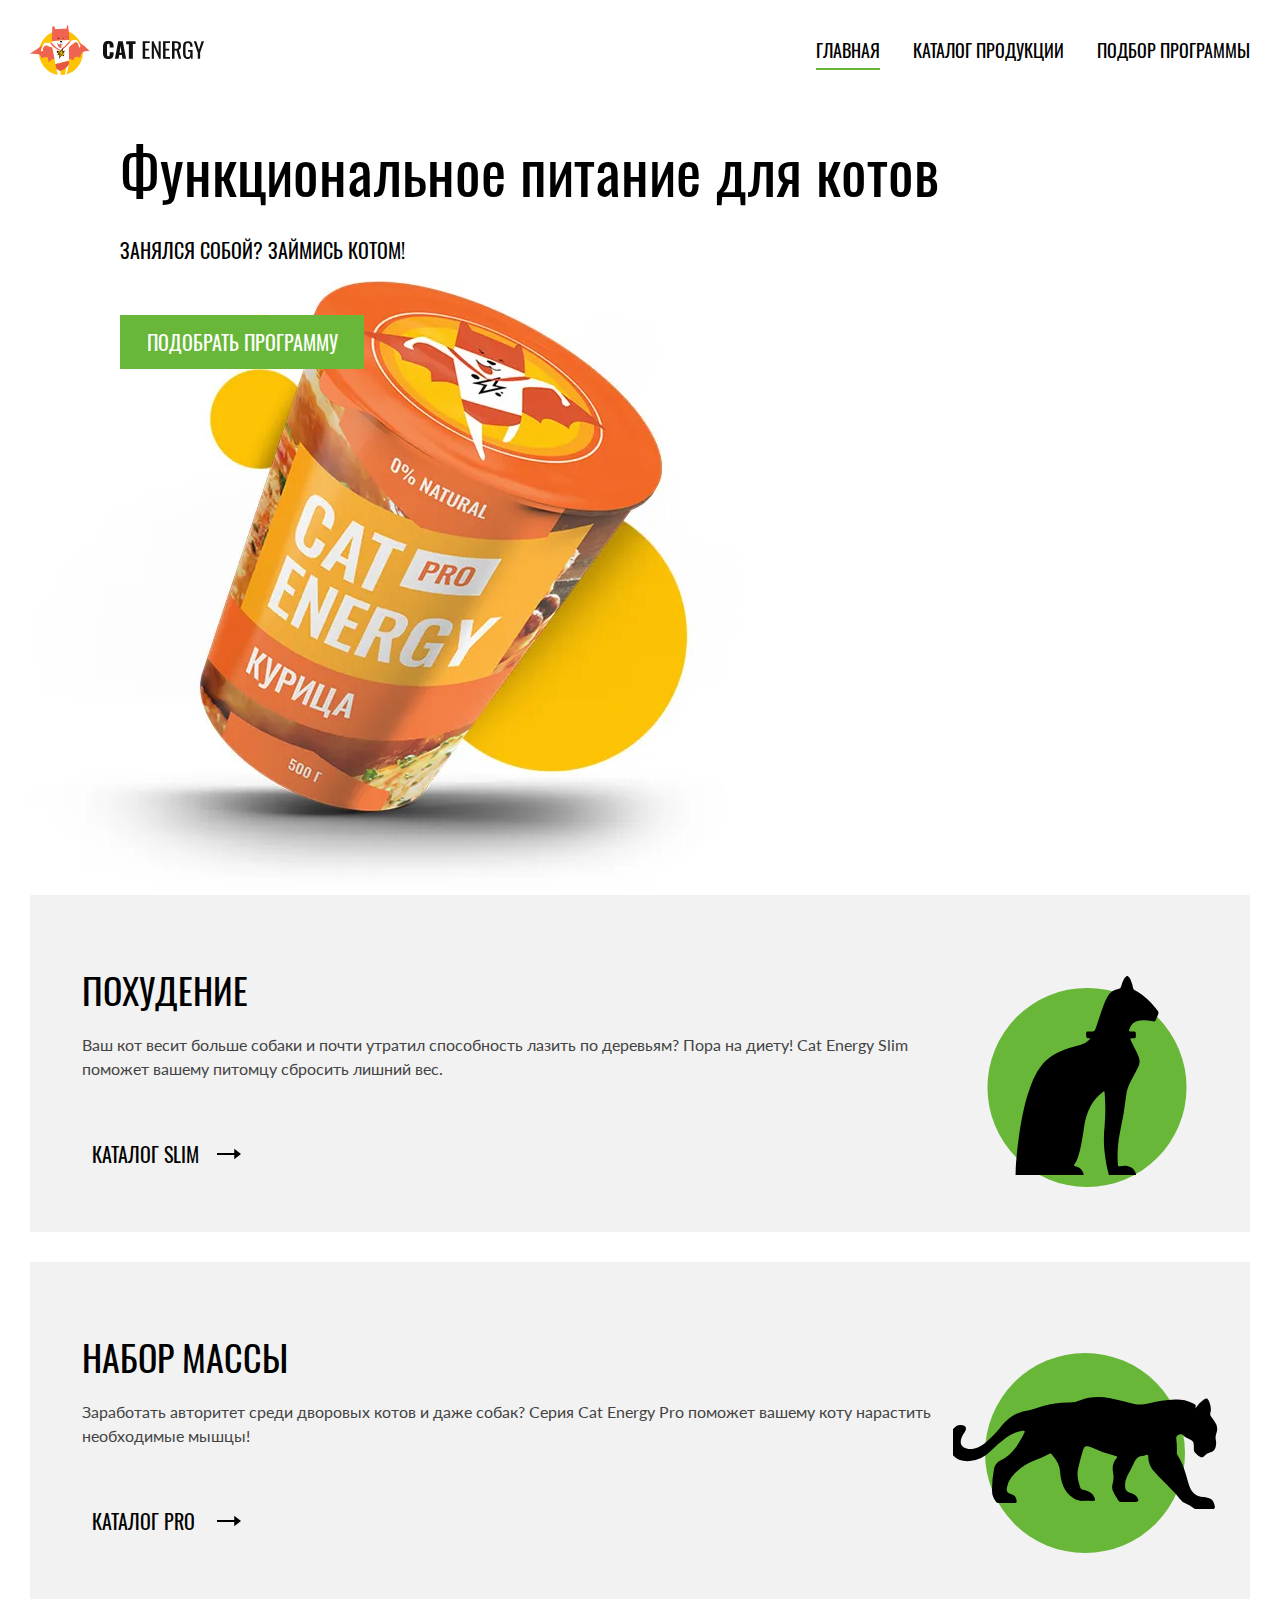
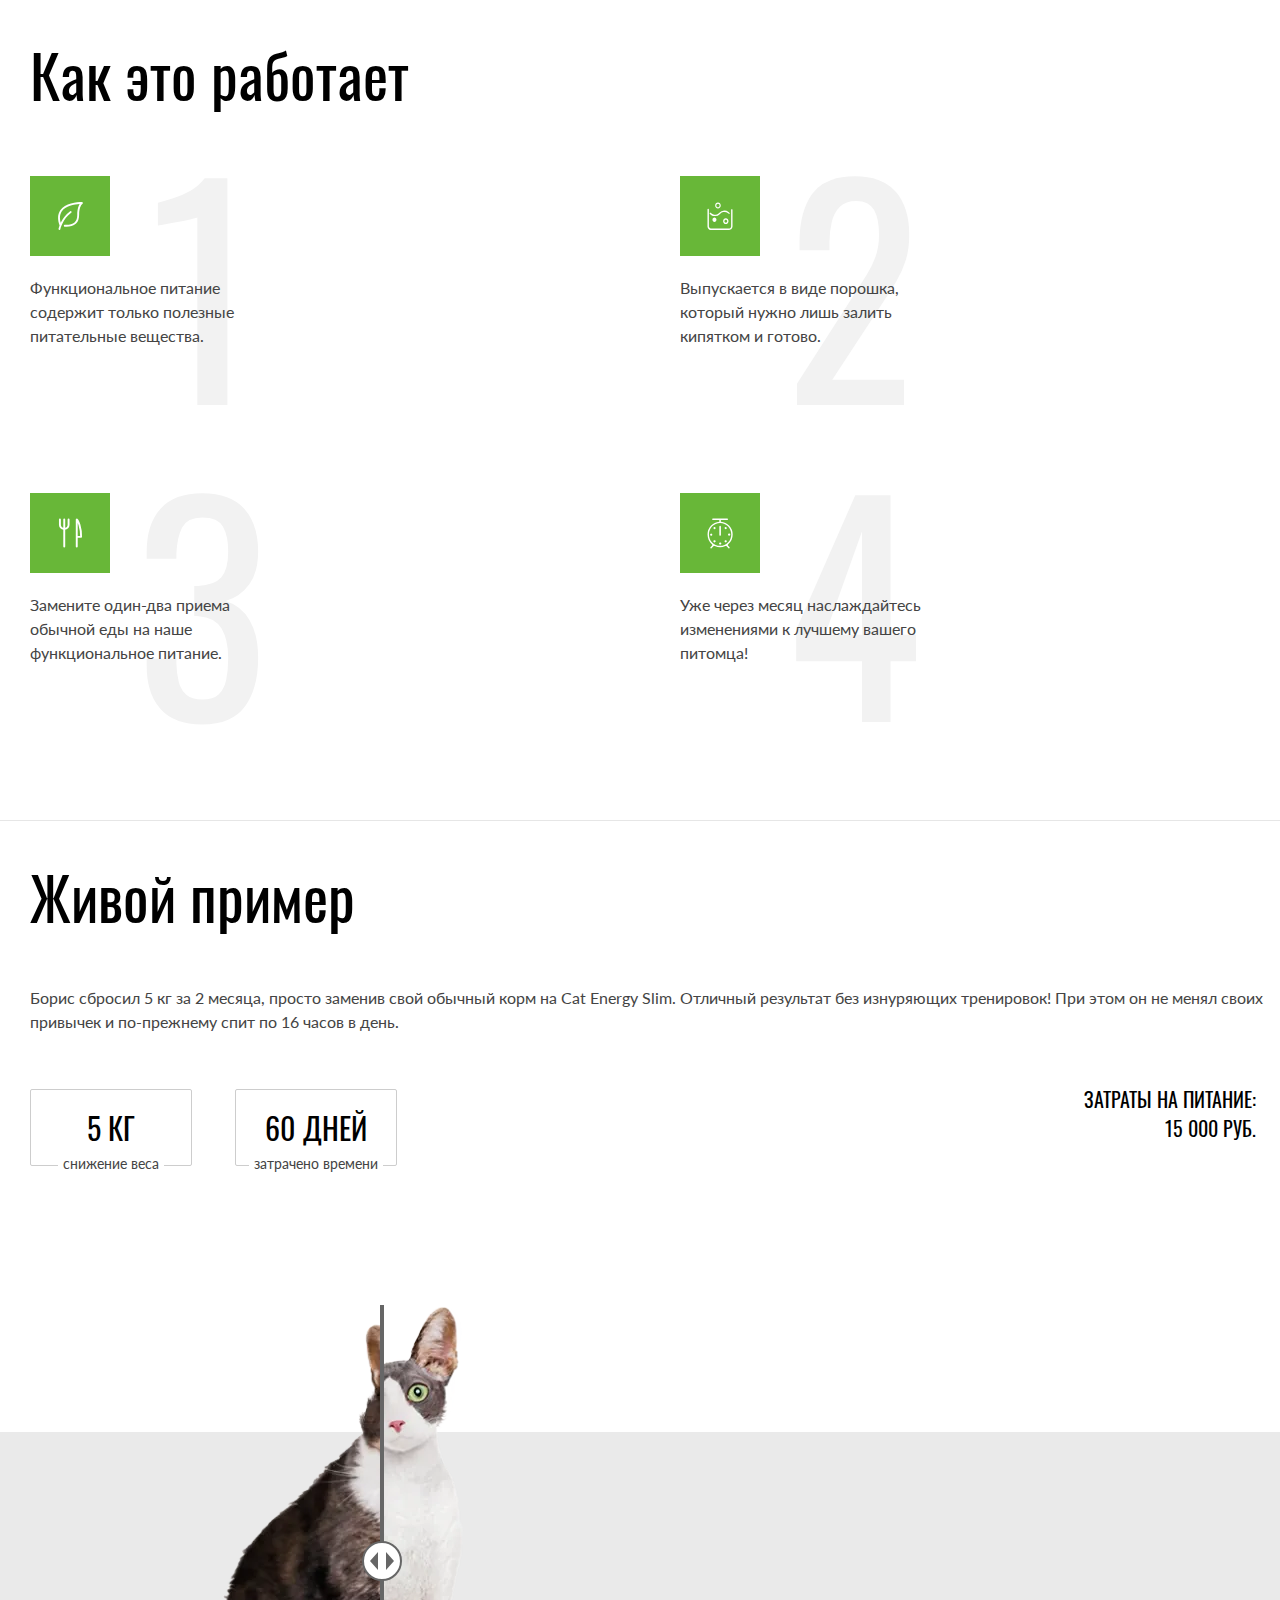
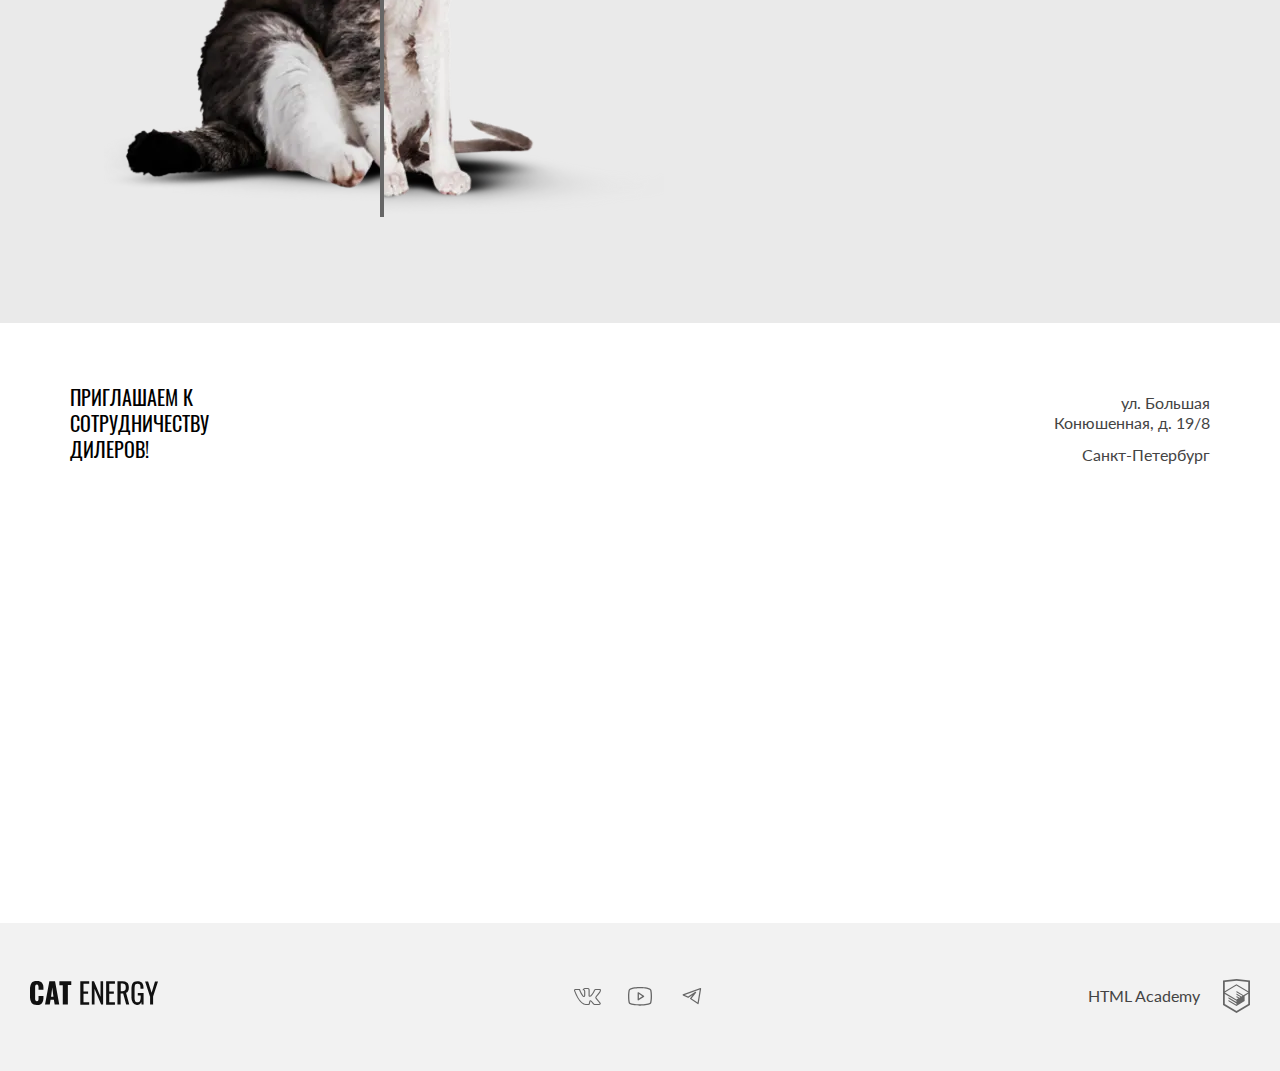
==== commit 576835fe: "Deploying to gh-pages from @ htmlacademy-adaptive/2401877-cat-energy-30@e209ee6d89c9b5beb5d7c31335b7" ====
--- a/index.html
+++ b/index.html
@@ -1 +1 @@
-<!DOCTYPE html><html class="page" lang="ru"><head><meta charset="UTF-8"><title>Кэт энерджи</title><meta name="viewport" content="width=device-width,initial-scale=1"><link rel="stylesheet" href="styles/styles.css"><link rel="icon" href="favicon.ico"><link rel="icon" href="favicons/icon.svg" type="image/svg+xml"><link rel="apple-touch-icon" href="favicons/apple.png"><link rel="manifest" href="manifest.webmanifest"><script src="scripts/index.js" defer="defer"></script></head><body class="page__body"><header class="main-header"><div class="main-header__container page__container"><a class="main-header__logo" href="index.html"><picture><source type="image/svg+xml" media="(min-width: 1440px)" srcset="images/header-logo-desktop.svg" width="70" height="59"><source type="image/svg+xml" media="(min-width: 768px)" srcset="images/header-logo-tablet.svg" width="60" height="50"><img class="main-header__logo-icon" src="images/header-logo-mobile.svg" width="33" height="38" alt="Логотип Кэт энерджи."></picture><div class="main-header__logo-title"><svg class="main-header__logo-text" aria-hidden="true" focusable="false" width="101" height="18"><use href="images/icons/stack.svg#header-logo-text"></use></svg></div></a><nav class="main-nav main-nav--opened main-nav--nojs"><button class="main-nav__toggle" type="button"><span class="visually-hidden">Открыть меню.</span></button><div class="main-nav__wrapper"><ul class="main-nav__list site-list"><li class="site-list__item"><a class="site-list__link site-list__link--current" href="index.html">Главная</a></li><li class="site-list__item"><a class="site-list__link" href="catalog.html">Каталог продукции</a></li><li class="site-list__item"><a class="site-list__link" href="form.html">Подбор программы</a></li></ul></div></nav></div></header><main class="main-container"><section class="intro"><div class="page__container"><div class="intro__container"><h1 class="intro__title">Функциональное питание для котов</h1><p class="intro__slogan">Занялся собой? Займись котом!</p><div class="intro__picture"><picture><source type="image/webp" media="(min-width: 1440px)" srcset="images/intro-logo-desktop@1x.webp, images/intro-logo-desktop@2x.webp 2x" width="552" height="499"><source type="image/webp" media="(min-width: 768px)" srcset="images/intro-logo-tablet@1x.webp, images/intro-logo-tablet@2x.webp 2x" width="709" height="609"><source type="image/webp" srcset="images/intro-logo-mobile@1x.webp, images/intro-logo-mobile@2x.webp 2x" width="280" height="270"><source type="image/png" media="(min-width: 1440px)" srcset="images/intro-logo-desktop@1x.png, images/intro-logo-desktop@2x.png 2x" width="552" height="499"><source type="image/png" media="(min-width: 768px)" srcset="images/intro-logo-tablet@1x.png, images/intro-logo-tablet@2x.png 2x" width="709" height="609"><img class="intro__image" src="images/intro-logo-mobile@1x.png" srcset="images/intro-logo-mobile@2x.png 2x" width="280" height="270" alt="Корм Кэт энерджи."></picture></div><div class="intro__button-container"><a class="intro__button button button--primary" href="#">Подобрать программу</a></div></div></div></section><section class="types"><h2 class="visually-hidden">Типы питания</h2><div class="types__container page__container"><ul class="types__list"><li class="types__item types__item--weight-loss"><h3 class="types__title types__title--weight-loss">Похудение</h3><p class="types__text">Ваш кот весит больше собаки и почти утратил способность лазить по деревьям? Пора на диету! Cat Energy Slim поможет вашему питомцу сбросить лишний вес.</p><a class="types__link button button--secondary" href="#">Каталог slim</a></li><li class="types__item types__item--weight-gain"><h3 class="types__title types__title--weight-gain">Набор массы</h3><p class="types__text">Заработать авторитет среди дворовых котов и даже собак? Серия Cat Energy Pro поможет вашему коту нарастить необходимые мышцы!</p><a class="types__link button button--secondary" href="#">Каталог pro</a></li></ul></div></section><section class="benefits"><div class="benefits__container page__container"><h2 class="benefits__title title-h2">Как это работает</h2><ul class="benefits__list"><li class="benefits__item benefits__item--leaf"><p class="benefits__item-text benefits__item-text--leaf">Функциональное питание содержит только полезные питательные вещества.</p></li><li class="benefits__item benefits__item--powder"><p class="benefits__item-text">Выпускается в виде порошка, который нужно лишь залить кипятком и готово.</p></li><li class="benefits__item benefits__item--eat"><p class="benefits__item-text">Замените один-два приема обычной еды на наше функциональное питание.</p></li><li class="benefits__item benefits__item--time"><p class="benefits__item-text">Уже через месяц наслаждайтесь изменениями к лучшему вашего питомца!</p></li></ul></div></section><section class="example"><div class="example__container page__container"><h2 class="example__title title-h2">Живой пример</h2><p class="example__text">Борис сбросил 5 кг за 2 месяца, просто заменив свой обычный корм на Cat Energy Slim. Отличный результат без изнуряющих тренировок! При этом он не менял своих привычек и по-прежнему спит по 16 часов в день.</p><div class="example__statistics-wrapper"><dl class="example__statistics"><div class="example__item"><dt class="example__statistics-subtitle">5 кг</dt><dd class="example__statistics-text">Снижение веса</dd></div><div class="example__item"><dt class="example__statistics-subtitle">60 дней</dt><dd class="example__statistics-text">Затрачено времени</dd></div></dl><div class="example__cost"><p class="example__cost-text">Затраты на питание:</p><p class="example__cost-text">15 000 руб.</p></div></div><div class="example__slider slider"><div class="slider__container slider__container--before"><picture><source type="image/webp" media="(min-width: 768px)" srcset="images/cat-before-tablet@1x.webp, images/cat-before-tablet@2x.webp 2x" width="560" height="512"><source type="image/webp" srcset="images/cat-before-mobile@1x.webp, images/cat-before-mobile@2x.webp 2x" width="280" height="256"><source type="image/png" media="(min-width: 768px)" srcset="images/cat-before-tablet@1x.png, images/cat-before-tablet@2x.png 2x" width="560" height="512"><img class="slider__image" src="images/cat-before-mobile@1x.png" srcset="images/cat-before-mobile@2x.png 2x" width="280" height="256" alt="Кот Борис до смены питания."></picture></div><div class="slider__container slider__container--after"><picture><source type="image/webp" media="(min-width: 768px)" srcset="images/cat-after-tablet@1x.webp, images/cat-after-tablet@2x.webp 2x" width="560" height="512"><source type="image/webp" srcset="images/cat-after-mobile@1x.webp, images/cat-after-mobile@2x.webp 2x" width="280" height="256"><source type="image/png" media="(min-width: 768px)" srcset="images/cat-after-tablet@1x.png, images/cat-after-tablet@2x.png 2x" width="560" height="512"><img class="slider__image" src="images/cat-after-mobile@1x.png" srcset="images/cat-after-mobile@2x.png 2x" width="280" height="256" alt="Кот Борис после смены питания."></picture></div><div class="slider__toggle-wrapper"><div class="slider__toggle"><button class="slider__button" type="button"><span class="visually-hidden">Управление отображения кота до и после.</span> <svg class="slider__toggle-image" aria-hidden="true" focusable="false" width="24" height="18"><use href="images/icons/stack.svg#slider-icon"></use></svg></button></div></div></div></div></section><section class="contacts"><div class="page__container"><div class="contacts__container"><h2 class="contacts__title">Приглашаем к сотрудничеству дилеров!</h2><div class="contacts__address"><p class="contacts__text">ул. Большая Конюшенная, д. 19/8</p><p class="contacts__text contacts__text-city">Санкт-Петербург</p></div></div></div><div class="contacts__map-wrapper"><iframe class="contacts__map" src="https://yandex.ru/map-widget/v1/?um=constructor%3A4a715c1f35c078e6f79de537b0385908f8f14a5a8d2957c170a17eb8df522bfa&amp;source=constructor" width="320" height="362" allowfullscreen="" frameborder="0" title="Офис компании по адресу набережная реки Карповки, 5, литера П, Санкт-Петербург"></iframe></div><noscript><picture><source type="image/webp" media="(min-width: 1440px)" srcset="images/map-desktop@1x.webp, images/map-desktop@2x.webp 2x" width="1440" height="400"><source type="image/webp" media="(min-width: 768px)" srcset="images/map-tablet@1x.webp, images/map-tablet@2x.webp 2x" width="768" height="400"><source type="image/webp" srcset="images/map-mobile@1x.webp, images/map-mobile@2x.webp 2x" width="320" height="362"><source type="image/png" media="(min-width: 1440px)" srcset="images/map-desktop@1x.png, images/map-desktop@2x.png 2x" width="1440" height="400"><source type="image/png" media="(min-width: 768px)" srcset="images/map-tablet@1x.png, images/map-tablet@2x.png 2x" width="768" height="400"><img class="contacts__map-static" src="images/map-mobile@1x.png" srcset="images/map-mobile@2x.png 2x" width="320" height="362" alt="Местоположение компании на карте."></picture></noscript></section></main><footer class="main-footer"><div class="main-footer__container page__container"><a class="main-footer__logo" href="index.html"><img class="main-footer__logo-text" src="images/footer-logo-text.svg" width="128" height="24" alt="Логотип Кэт энерджи."></a><ul class="main-footer__socials socials"><li class="socials__item"><a class="socials__item-link" href="https://vk.com/htmlacademy"><span class="visually-hidden">Мы в Vkontakte.</span> <svg width="27" height="17" aria-hidden="true" focusable="false"><use href="images/icons/stack.svg#vk-icon"></use></svg></a></li><li class="socials__item"><a class="socials__item-link" href="https://www.youtube.com/user/htmlacademyru"><span class="visually-hidden">Мы в Youtube.</span> <svg width="24" height="19" aria-hidden="true" focusable="false"><use href="images/icons/stack.svg#youtube-icon"></use></svg></a></li><li class="socials__item"><a class="socials__item-link" href="https://t.me/htmlacademy"><span class="visually-hidden">Мы в Telegram.</span> <svg width="20" height="17" aria-hidden="true" focusable="false"><use href="images/icons/stack.svg#telegram-icon"></use></svg></a></li></ul><a class="main-footer__copyright copyright" href="https://htmlacademy.ru/intensive/adaptive"><p class="copyright__text">HTML Academy</p><svg width="27" height="34" aria-hidden="true" focusable="false"><use href="images/icons/stack.svg#copyright-icon"></use></svg></a></div></footer></body></html>+<!DOCTYPE html><html class="page" lang="ru"><head><meta charset="UTF-8"><title>Кэт энерджи</title><meta name="viewport" content="width=device-width,initial-scale=1"><link rel="stylesheet" href="styles/styles.css"><link rel="icon" href="favicon.ico"><link rel="icon" href="favicons/icon.svg" type="image/svg+xml"><link rel="apple-touch-icon" href="favicons/apple.png"><link rel="manifest" href="manifest.webmanifest"><link rel="preload" href="fonts/lato/lato-regular.woff2" type="font/woff2" as="font" crossorigin="anonymous"><link rel="preload" href="fonts/oswald/oswald-regular.woff2" type="font/woff2" as="font" crossorigin="anonymous"><script src="scripts/index.js" defer="defer"></script></head><body class="page__body"><header class="main-header"><div class="main-header__container page__container"><a class="main-header__logo" href="index.html"><picture><source type="image/svg+xml" media="(min-width: 1440px)" srcset="images/header-logo-desktop.svg" width="70" height="59"><source type="image/svg+xml" media="(min-width: 768px)" srcset="images/header-logo-tablet.svg" width="60" height="50"><img class="main-header__logo-icon" src="images/header-logo-mobile.svg" width="33" height="38" alt="Логотип Кэт энерджи."></picture><div class="main-header__logo-title"><svg class="main-header__logo-text" aria-hidden="true" focusable="false" width="101" height="18"><use href="images/icons/stack.svg#header-logo-text"></use></svg></div></a><nav class="main-nav main-nav--closed main-nav--nojs"><button class="main-nav__toggle" type="button"><span class="visually-hidden">Открыть меню.</span></button><div class="main-nav__wrapper"><ul class="main-nav__list site-list"><li class="site-list__item"><a class="site-list__link site-list__link--current" href="index.html">Главная</a></li><li class="site-list__item"><a class="site-list__link" href="catalog.html">Каталог продукции</a></li><li class="site-list__item"><a class="site-list__link" href="form.html">Подбор программы</a></li></ul></div></nav></div></header><main class="main-container"><section class="intro"><div class="page__container"><div class="intro__container"><h1 class="intro__title">Функциональное питание для котов</h1><p class="intro__slogan">Занялся собой? Займись котом!</p><div class="intro__picture"><picture><source type="image/webp" media="(min-width: 1440px)" srcset="images/intro-logo-desktop@1x.webp, images/intro-logo-desktop@2x.webp 2x" width="552" height="499"><source type="image/webp" media="(min-width: 768px)" srcset="images/intro-logo-tablet@1x.webp, images/intro-logo-tablet@2x.webp 2x" width="709" height="609"><source type="image/webp" srcset="images/intro-logo-mobile@1x.webp, images/intro-logo-mobile@2x.webp 2x" width="280" height="270"><source type="image/png" media="(min-width: 1440px)" srcset="images/intro-logo-desktop@1x.png, images/intro-logo-desktop@2x.png 2x" width="552" height="499"><source type="image/png" media="(min-width: 768px)" srcset="images/intro-logo-tablet@1x.png, images/intro-logo-tablet@2x.png 2x" width="709" height="609"><img class="intro__image" src="images/intro-logo-mobile@1x.png" srcset="images/intro-logo-mobile@2x.png 2x" width="280" height="270" alt="Корм Кэт энерджи."></picture></div><div class="intro__button-container"><a class="intro__button button button--primary" href="#">Подобрать программу</a></div></div></div></section><section class="types"><h2 class="visually-hidden">Типы питания</h2><div class="types__container page__container"><ul class="types__list"><li class="types__item types__item--weight-loss"><h3 class="types__title types__title--weight-loss">Похудение</h3><p class="types__text">Ваш кот весит больше собаки и почти утратил способность лазить по деревьям? Пора на диету! Cat Energy Slim поможет вашему питомцу сбросить лишний вес.</p><a class="types__link button button--secondary" href="#">Каталог slim</a></li><li class="types__item types__item--weight-gain"><h3 class="types__title types__title--weight-gain">Набор массы</h3><p class="types__text">Заработать авторитет среди дворовых котов и даже собак? Серия Cat Energy Pro поможет вашему коту нарастить необходимые мышцы!</p><a class="types__link button button--secondary" href="#">Каталог pro</a></li></ul></div></section><section class="benefits"><div class="benefits__container page__container"><h2 class="benefits__title title-h2">Как это работает</h2><ul class="benefits__list"><li class="benefits__item benefits__item--leaf"><p class="benefits__item-text benefits__item-text--leaf">Функциональное питание содержит только полезные питательные вещества.</p></li><li class="benefits__item benefits__item--powder"><p class="benefits__item-text">Выпускается в виде порошка, который нужно лишь залить кипятком и готово.</p></li><li class="benefits__item benefits__item--eat"><p class="benefits__item-text">Замените один-два приема обычной еды на наше функциональное питание.</p></li><li class="benefits__item benefits__item--time"><p class="benefits__item-text">Уже через месяц наслаждайтесь изменениями к лучшему вашего питомца!</p></li></ul></div></section><section class="example"><div class="example__container page__container"><h2 class="example__title title-h2">Живой пример</h2><p class="example__text">Борис сбросил 5 кг за 2 месяца, просто заменив свой обычный корм на Cat Energy Slim. Отличный результат без изнуряющих тренировок! При этом он не менял своих привычек и по-прежнему спит по 16 часов в день.</p><div class="example__statistics-wrapper"><dl class="example__statistics"><div class="example__item"><dt class="example__statistics-subtitle">5 кг</dt><dd class="example__statistics-text">Снижение веса</dd></div><div class="example__item"><dt class="example__statistics-subtitle">60 дней</dt><dd class="example__statistics-text">Затрачено времени</dd></div></dl><div class="example__cost"><p class="example__cost-text">Затраты на питание:</p><p class="example__cost-text">15 000 руб.</p></div></div><div class="example__slider slider"><div class="slider__container slider__container--before"><picture><source type="image/webp" media="(min-width: 768px)" srcset="images/cat-before-tablet@1x.webp, images/cat-before-tablet@2x.webp 2x" width="560" height="512"><source type="image/webp" srcset="images/cat-before-mobile@1x.webp, images/cat-before-mobile@2x.webp 2x" width="280" height="256"><source type="image/png" media="(min-width: 768px)" srcset="images/cat-before-tablet@1x.png, images/cat-before-tablet@2x.png 2x" width="560" height="512"><img class="slider__image" src="images/cat-before-mobile@1x.png" srcset="images/cat-before-mobile@2x.png 2x" width="280" height="256" alt="Кот Борис до смены питания."></picture></div><div class="slider__container slider__container--after"><picture><source type="image/webp" media="(min-width: 768px)" srcset="images/cat-after-tablet@1x.webp, images/cat-after-tablet@2x.webp 2x" width="560" height="512"><source type="image/webp" srcset="images/cat-after-mobile@1x.webp, images/cat-after-mobile@2x.webp 2x" width="280" height="256"><source type="image/png" media="(min-width: 768px)" srcset="images/cat-after-tablet@1x.png, images/cat-after-tablet@2x.png 2x" width="560" height="512"><img class="slider__image" src="images/cat-after-mobile@1x.png" srcset="images/cat-after-mobile@2x.png 2x" width="280" height="256" alt="Кот Борис после смены питания."></picture></div><div class="slider__toggle-wrapper"><div class="slider__toggle"><button class="slider__button" type="button"><span class="visually-hidden">Управление отображения кота до и после.</span> <svg class="slider__toggle-image" aria-hidden="true" focusable="false" width="24" height="18"><use href="images/icons/stack.svg#slider-icon"></use></svg></button></div></div></div></div></section><section class="contacts contacts--nojs"><div class="page__container"><div class="contacts__container"><h2 class="contacts__title">Приглашаем к сотрудничеству дилеров!</h2><div class="contacts__address"><p class="contacts__text">ул. Большая Конюшенная, д. 19/8</p><p class="contacts__text contacts__text-city">Санкт-Петербург</p></div></div></div><div class="contacts__map-wrapper"><iframe class="contacts__map" src="https://yandex.ru/map-widget/v1/?um=constructor%3A4a715c1f35c078e6f79de537b0385908f8f14a5a8d2957c170a17eb8df522bfa&amp;source=constructor" width="320" height="362" allowfullscreen="" frameborder="0" title="Офис компании по адресу набережная реки Карповки, 5, литера П, Санкт-Петербург"></iframe></div><noscript><picture><source type="image/webp" media="(min-width: 1440px)" srcset="images/map-desktop@1x.webp, images/map-desktop@2x.webp 2x" width="1440" height="400"><source type="image/webp" media="(min-width: 768px)" srcset="images/map-tablet@1x.webp, images/map-tablet@2x.webp 2x" width="768" height="400"><source type="image/webp" srcset="images/map-mobile@1x.webp, images/map-mobile@2x.webp 2x" width="320" height="362"><source type="image/png" media="(min-width: 1440px)" srcset="images/map-desktop@1x.png, images/map-desktop@2x.png 2x" width="1440" height="400"><source type="image/png" media="(min-width: 768px)" srcset="images/map-tablet@1x.png, images/map-tablet@2x.png 2x" width="768" height="400"><img class="contacts__map-static" src="images/map-mobile@1x.png" srcset="images/map-mobile@2x.png 2x" width="320" height="362" alt="Местоположение компании на карте."></picture></noscript></section></main><footer class="main-footer"><div class="main-footer__container page__container"><a class="main-footer__logo" href="index.html"><img class="main-footer__logo-text" src="images/footer-logo-text.svg" width="128" height="24" alt="Логотип Кэт энерджи."></a><ul class="main-footer__socials socials"><li class="socials__item"><a class="socials__item-link" href="https://vk.com/htmlacademy"><span class="visually-hidden">Мы в Vkontakte.</span> <svg width="27" height="17" aria-hidden="true" focusable="false"><use href="images/icons/stack.svg#vk-icon"></use></svg></a></li><li class="socials__item"><a class="socials__item-link" href="https://www.youtube.com/user/htmlacademyru"><span class="visually-hidden">Мы в Youtube.</span> <svg width="24" height="19" aria-hidden="true" focusable="false"><use href="images/icons/stack.svg#youtube-icon"></use></svg></a></li><li class="socials__item"><a class="socials__item-link" href="https://t.me/htmlacademy"><span class="visually-hidden">Мы в Telegram.</span> <svg width="20" height="17" aria-hidden="true" focusable="false"><use href="images/icons/stack.svg#telegram-icon"></use></svg></a></li></ul><a class="main-footer__copyright copyright" href="https://htmlacademy.ru/intensive/adaptive"><p class="copyright__text">HTML Academy</p><svg width="27" height="34" aria-hidden="true" focusable="false"><use href="images/icons/stack.svg#copyright-icon"></use></svg></a></div></footer></body></html>--- a/styles/styles.css
+++ b/styles/styles.css
@@ -1 +1 @@
-@charset "UTF-8";@font-face{font-family:"Lato";font-weight:400;font-style:normal;font-display:swap;src:url(../fonts/lato/Lato-Regular.woff2)format("woff2")}@font-face{font-family:"Oswald";font-weight:400;font-style:normal;font-display:swap;src:url(../fonts/oswald/oswaldregular.woff2)format("woff2")}*,::after,::before{box-sizing:border-box}body{font-family:"Lato",sans-serif;color:#444}.visually-hidden{clip:rect(0 0 0 0);-webkit-clip-path:inset(100%);position:absolute;clip-path:inset(100%);margin:-1px;border:0;padding:0;width:1px;height:1px;overflow:hidden;white-space:nowrap}.button{font-family:"Oswald",sans-serif;text-transform:uppercase;text-decoration:none;border:0;cursor:pointer}.button--primary{font-size:16px;line-height:20px;text-align:center;color:#fff;background-color:#68b738}.button--primary:hover{background-color:#5eaa2f;color:#fff}.button--primary:active{background-color:#5eaa2f;color:rgba(255,255,255,.3)}.button--secondary{font-size:16px;line-height:16px;color:#000;background-color:#f2f2f2}.page{height:100%}.page__body{font-family:"Lato",sans-serif;color:#444;font-size:14px;line-height:18px;margin:0;padding:0;height:100%;display:flex;flex-direction:column;background-color:#fff}@media (min-width:768px){.page__body{font-size:16px;line-height:24px}}.page__container{margin:0 auto;padding:0 20px}@media (min-width:768px){.page__container{padding:0 30px}}@media (min-width:1440px){.page__container{max-width:1280px}}.main-header{background-color:#fff}@media (min-width:1440px){.main-header{background-color:transparent}}.main-header__container{position:relative;margin-bottom:0}@media (min-width:320px){.main-header__container{z-index:3}}@media (min-width:768px){.main-header__container{display:flex;flex-wrap:wrap;justify-content:space-between;padding-top:25px}}@media (min-width:1440px){.main-header__container{padding-top:55px}}.main-header__logo{display:flex;flex-wrap:wrap;text-decoration:none;cursor:pointer}@media (min-width:320px){.main-header__logo{padding-top:13px;padding-bottom:12px;margin-right:40px;width:-moz-fit-content;width:fit-content}}@media (min-width:768px){.main-header__logo{padding:0;width:-moz-fit-content;width:fit-content}}.main-header__logo:hover{opacity:.8}.main-header__logo:active{opacity:.6}.main-header__logo-icon,.main-header__logo-text{display:block}@media (min-width:320px){.main-header__logo-text{position:absolute;margin:0 auto;min-width:101px;height:auto;right:0;left:0;top:23px}}@media (min-width:768px){.main-header__logo-text{margin-left:13px;min-width:101px;position:relative;top:16px}}@media (min-width:1440px){.main-header__logo-text{margin-left:14px;min-width:118px}}.main-nav{display:flex;flex-wrap:wrap}.main-nav__toggle{border:0;cursor:pointer;display:block;background-color:transparent}.main-nav__toggle:hover{opacity:.8}.main-nav__toggle:active{opacity:.6}@media (min-width:768px){.main-nav__toggle{display:none}}@media (min-width:1440px){.main-nav__toggle{display:none}}.main-nav--closed .main-nav__toggle::before{content:"";position:absolute;background-image:url(../images/icons/stack.svg#burger-icon);top:20px;right:21px;width:24px;height:24px}@media (max-width:320px){.main-nav--closed .site-list__item{display:none}}.main-nav--opened .main-nav__toggle::before{content:"";position:absolute;background-image:url(../images/icons/stack.svg#close-icon);top:23px;right:20px;width:18px;height:18px}@media (min-width:320px){.main-nav__wrapper{width:100%;right:0;position:absolute;z-index:1}}@media (min-width:768px){.main-nav__wrapper{position:relative}}.main-nav__list{display:flex;flex-wrap:wrap}@media (min-width:320px){.main-nav__list{flex-direction:column}}@media (min-width:768px){.main-nav__list{flex-direction:row;align-items:baseline}}.site-list{list-style-type:none;padding:0;margin:0;display:flex;flex-wrap:wrap}@media (min-width:768px){.site-list{font-size:18px;line-height:24px;margin:0;padding:0;align-items:center;flex-grow:1}}@media (min-width:1440px){.site-list{font-size:20px;line-height:30px}}@media (min-width:768px){.site-list__item{margin-right:33px}.site-list__item:last-child{margin-right:0}}.site-list__link{position:relative;display:block;padding-bottom:24px;padding-top:22px;font-family:"Oswald",sans-serif;font-size:20px;line-height:20px;color:#000;background-color:#fff;text-align:center;text-decoration:none;text-transform:uppercase;border-top:1px solid #e6e6e6;border-bottom:1px solid #e6e6e6}.site-list__link:hover{opacity:.6}@media (min-width:768px){.site-list__link{font-size:18px;line-height:24px;padding:12px 0 0;display:block;position:relative;border:0;background:0 0}}@media (min-width:1440px){.site-list__link{font-size:20px;line-height:30px;color:#fff}.site-list__link--alternate{color:#111}}@media (min-width:768px){.site-list__link--current::after{position:absolute;content:"";background-color:#68b738;left:0;right:0;top:48px;bottom:0;height:2px}}@media (min-width:1440px){.site-list__link--current-alternate::after,.site-list__link--current::after{position:absolute;content:"";background-color:#fff;left:0;right:0;top:48px;bottom:0;height:2px}.site-list__link--current-alternate::after{background-color:#68b738}}.intro{font-family:"Oswald",sans-serif;color:#fff;position:relative;padding-bottom:82px}.intro::before{position:absolute;content:"";background-image:linear-gradient(to top,rgba(104,183,56,.85)0,rgba(104,183,56,.85) 100%),url(../images/intro-background-mobile@1x.webp);background-repeat:no-repeat;background-position:50%0;min-width:100%;min-height:302px;z-index:-1;background-color:#4e4d51}@media (min-width:768px){.intro::before{display:none}}@media (min-width:1440px){.intro::before{display:block;position:absolute;top:-122px;right:0;background-image:linear-gradient(to top,rgba(104,183,56,.85)0,rgba(104,183,56,.85) 100%),url(../images/intro-background-desktop@1x.webp);background-position:0;background-size:1041px 694px;min-width:50%;min-height:calc(100% + 52px);z-index:-1}}@media (min-width:768px){.intro{padding-top:0;color:#000}}@media (min-width:1440px){.intro{padding-bottom:28px}}.intro__container{padding-bottom:20px}@media (min-width:768px){.intro__container{padding-top:65px;padding-bottom:0}}@media (min-width:1440px){.intro__container{max-width:1220px;position:relative;display:grid;grid-template-columns:506px 1fr;grid-template-rows:min-content min-content 1fr;padding-top:110px}}.intro__title{font-weight:400;font-size:36px;line-height:36px;text-align:center;color:#fff;margin:0 0 25px;padding-top:27px}@media (min-width:768px){.intro__title{font-size:60px;line-height:60px;color:#000;text-align:start;padding-top:0;margin-left:90px;margin-right:200px;margin-bottom:40px;z-index:1}}@media (min-width:1440px){.intro__title{margin:0 0 40px 90px}}.intro__slogan{font-size:14px;line-height:14px;text-transform:uppercase;text-align:center;color:#fff;margin:0 0 29px}@media (min-width:768px){.intro__slogan{font-size:20px;line-height:20px;margin-bottom:21px;color:#000;text-align:start;margin-left:90px;z-index:1}}@media (min-width:1440px){.intro__picture{position:static;grid-column:2/-1;grid-row:1/-1;transform:translate(-8%,-14%);z-index:1}}.intro__button{display:block;padding:10px 26px}@media (min-width:768px){.intro__button{font-size:20px;line-height:26px;z-index:1;min-width:244px;margin-left:90px;padding:14px 26px;position:absolute;bottom:526px}}@media (min-width:1440px){.intro__button{z-index:1;position:absolute;bottom:222px}}.types__container{padding-bottom:20px}@media (min-width:768px){.types__container{padding-bottom:45px}}.types__list{list-style-type:none;padding:0;margin:0;display:flex;flex-wrap:wrap;gap:20px}@media (min-width:768px){.types__list{gap:30px}}@media (min-width:1440px){.types__list{justify-content:space-between}}.types__item{background-color:#f2f2f2;display:flex;flex-direction:column;padding:30px 33px 18px 20px;margin:0;min-width:280px;min-height:266px;position:relative}@media (min-width:768px){.types__item{padding:77px 316px 53px 52px}}@media (min-width:1440px){.types__item{padding:77px 61px 55px 52px}}.types__item--weight-loss::before{position:absolute;content:"";top:21px;background-image:url(../images/icons/stack.svg#cat-weight-loss);background-size:50px 53px;background-repeat:no-repeat;width:50px;height:53px}@media (min-width:768px){.types__item--weight-loss::before{background-size:200px 211px;width:200px;height:211px;right:63px;top:81px;z-index:1}}@media (min-width:1440px){.types__item--weight-loss::before{background-size:100px 106px;width:100px;height:106px;left:73px;top:47px;z-index:1}}.types__item--weight-gain::before{position:absolute;content:"";background-image:url(../images/icons/stack.svg#cat-weight-gain);background-size:67px 50px;background-repeat:no-repeat;width:67px;height:50px;top:24px;left:13px}@media (min-width:768px){.types__item--weight-gain::before{background-size:268px 200px;width:268px;height:200px;right:29px;left:auto;top:91px;z-index:1}}@media (min-width:1440px){.types__item--weight-gain::before{background-size:134px 100px;width:134px;height:100px;right:auto;left:55px;top:47px;z-index:1}}.types__title{font-family:"Oswald",sans-serif;font-weight:400;font-size:24px;line-height:37px;color:#000;text-transform:uppercase;padding:0}@media (min-width:768px){.types__title{font-size:36px;line-height:36px;padding-bottom:25px}}@media (min-width:1440px){.types__title{padding-bottom:73px}}.types__title--weight-loss{margin:0 47px 29px 70px}@media (min-width:768px){.types__title--weight-loss{margin:0}}@media (min-width:1440px){.types__title--weight-loss{margin:0 131px 0 162px}}.types__title--weight-gain{margin:0 19px 29px 71px;min-width:137px}@media (min-width:768px){.types__title--weight-gain{margin:0}}@media (min-width:1440px){.types__title--weight-gain{margin:0 83px 0 181px}}.types__text{font-size:14px;line-height:18px;margin:0}@media (min-width:768px){.types__text{font-size:16px;line-height:24px;padding-bottom:48px}}@media (min-width:1440px){.types__text{max-width:457px;padding-bottom:23px}}.types__text::after{background-color:#d9d9d9;height:1px;width:240px;content:"";display:block;margin-top:23px;margin-bottom:19px}@media (min-width:768px){.types__text::after{display:none}}.types__link{position:relative}@media (min-width:768px){.types__link{font-size:20px;line-height:30px}}.types__link:hover{opacity:.8}.types__link:active{opacity:.6}.types__link::after{-webkit-mask-image:url(../images/icons/stack.svg#arrow-icon);mask-image:url(../images/icons/stack.svg#arrow-icon);position:absolute;content:"";-webkit-mask-repeat:no-repeat;mask-repeat:no-repeat;background-color:#000;width:24px;height:12px;background-size:24px 12px;top:1px;left:102px}@media (min-width:768px){.types__link::after{top:10px;left:127px}}.benefits__container{padding-bottom:49px}@media (min-width:768px){.benefits__container{padding-bottom:47px}}@media (min-width:1440px){.benefits__container{padding-bottom:69px}}.benefits__title{font-family:"Oswald",sans-serif;font-weight:400;font-size:36px;line-height:40px;color:#000;margin:0 0 40px}@media (min-width:768px){.benefits__title{font-size:60px;line-height:60px;margin-bottom:72px}}.benefits__list{list-style-type:none;margin:0;padding:0;position:relative;counter-reset:benefits-counter}@media (min-width:768px){.benefits__list{display:grid;grid-template-columns:repeat(2,1fr);gap:37px 80px}}@media (min-width:1440px){.benefits__list{grid-template-columns:repeat(4,1fr);align-items:baseline;gap:79px}}.benefits__item{display:flex;gap:20px;margin-bottom:20px;width:280px}.benefits__item:last-child{margin:0}@media (min-width:768px){.benefits__item{position:relative;display:grid;grid-template-columns:min-content 1fr;grid-template-rows:min-content 1fr;justify-items:start;gap:20px;min-height:280px;max-width:249px;margin:0}}@media (min-width:1440px){.benefits__item{gap:31px}}.benefits__item::before{content:"";display:block;background-repeat:no-repeat;background-position:center;background-color:#68b738;background-size:60px 60px;width:154px;height:60px}@media (min-width:768px){.benefits__item::before{content:"";grid-row:1/2;grid-column:1/2;display:inline-block;background-size:80px 80px;width:80px;height:80px}.benefits__item::after{counter-increment:benefits-counter;content:counter(benefits-counter);grid-column:2/3;grid-row:1/3;align-self:start;font-family:"Oswald",sans-serif;color:#f2f2f2;text-align:center;font-size:280px;line-height:280px;position:absolute;top:-37px;left:4px;right:8px;z-index:-1}}.benefits__item--leaf::before{background-image:url(../images/icons/stack.svg#leaf-icon);background-size:25px 28px}.benefits__item--powder::before{background-image:url(../images/icons/stack.svg#powder-icon);background-size:26px 29px}.benefits__item--eat::before{background-image:url(../images/icons/stack.svg#eat-icon);background-size:25px 30px}.benefits__item--time::before{background-image:url(../images/icons/stack.svg#time-icon);background-size:26px 31px}.benefits__item-text{font-size:14px;line-height:18px;margin:0}@media (min-width:768px){.benefits__item-text{font-size:16px;line-height:24px;grid-column:1/-1;grid-row:2/3}}.example{background-color:#eaeaea}@media (min-width:768px){.example{background-image:linear-gradient(to bottom,#fff calc(55% + 5px),#fff 48%,#eaeaea 150px)}}@media (min-width:1440px){.example{background-image:linear-gradient(to bottom,transparent 135px,transparent 135px,#f2f2f2 135px);background-color:transparent}}.example__container{padding:25px 10px 40px 20px}@media (min-width:768px){.example__container{padding:45px 15px 85px 30px}}@media (min-width:1440px){.example__container{display:grid;grid-template-columns:1fr 1fr;grid-template-rows:min-content 1fr 2fr;aspect-ratio:240/77;padding:0 30px}}.example__title{font-family:"Oswald",sans-serif;font-weight:400;font-size:36px;line-height:40px;color:#000;margin:0 0 40px}@media (min-width:768px){.example__title{font-size:60px;line-height:60px;margin:0 0 60px}}@media (min-width:1440px){.example__title{grid-column:1/2;margin:0 0 146px}}.example__text{margin:0 0 17px}@media (min-width:768px){.example__text{font-size:16px;line-height:24px;margin-bottom:55px}}@media (min-width:1440px){.example__text{grid-column:1/2;margin-bottom:69px;padding:0;margin-right:178px}}@media (min-width:320px){.example__statistics-wrapper{display:flex;flex-wrap:wrap;justify-content:center}}@media (min-width:768px){.example__statistics-wrapper{justify-content:space-between;margin-bottom:99px}}@media (min-width:1440px){.example__statistics-wrapper{flex-direction:column;justify-content:flex-start;align-items:flex-start;grid-column:1/2;padding:0;margin-bottom:75px}}.example__statistics{display:flex;gap:31px;margin:0 0 36px}@media (min-width:768px){.example__statistics{gap:43px;margin-bottom:55px}}.example__item{position:relative;display:flex;flex-direction:column;flex-wrap:wrap;align-items:center;justify-content:center;border:1px solid #cdcdcd;border-radius:2px;min-width:124px;min-height:56px}@media (min-width:768px){.example__item{min-width:162px;min-height:77px}}.example__statistics-subtitle{font-family:"Oswald",sans-serif;font-size:24px;line-height:24px;color:#000;text-transform:uppercase;text-align:center}@media (min-width:768px){.example__statistics-subtitle{font-size:30px;line-height:37px}}.example__statistics-text{font-size:12px;line-height:12px;text-transform:lowercase;position:absolute;bottom:-15px;text-align:center;margin:0;background-color:#eaeaea;width:77px}@media (min-width:768px){.example__statistics-text{bottom:-6px;font-size:14px;line-height:14px;background-color:#fff;box-shadow:5px 0 0 0#fff,-5px 0 0 0#fff;width:-moz-fit-content;width:fit-content}}@media (min-width:1440px){.example__statistics-text{background-color:#f2f2f2;box-shadow:5px 0 0 0#f2f2f2,-5px 0 0 0#f2f2f2}}.example__cost{display:flex;justify-content:center;gap:3px;margin-bottom:20px;margin-right:9px}@media (min-width:768px){.example__cost{flex-direction:column;justify-content:flex-start;align-items:end;gap:9px}}@media (min-width:1440px){.example__cost{flex-direction:row;align-items:stretch;gap:66px}}.example__cost-text{font-family:"Oswald",sans-serif;font-size:14px;line-height:20px;color:#000;text-transform:uppercase}@media (min-width:768px){.example__cost-text{font-size:20px;line-height:20px;margin:0}.example__slider{transform:translate(74px,-16px)}}@media (min-width:1440px){.example__slider{transform:translate(40px,2px)}}.slider{position:relative;display:grid;grid-template-columns:140px 140px}@media (min-width:768px){.slider{grid-template-columns:280px 280px;max-width:80%}}@media (min-width:1440px){.slider{grid-template-columns:46% 46%;grid-column:2/-1;grid-row:1/-1;max-width:100%}}.slider__container--after,.slider__container--before{display:flex;overflow-x:hidden}.slider__container--after{justify-content:end}.slider__image{min-width:auto;max-width:none}.slider__toggle-wrapper{position:absolute;top:50%;left:0;transform:rotate(90deg) translate(-4px,-13px)}@media (min-width:768px){.slider__toggle-wrapper{transform:rotate(90deg) translate(-4px,-22px)}}@media (min-width:1440px){.slider__toggle-wrapper{transform:rotate(90deg) translate(-75px,-25px)}}.slider__toggle{position:relative;width:256px;height:4px;background-color:#666;transition:background-color .3s ease;cursor:grab}.slider__toggle:hover{background-color:#68b738}.slider__toggle:active{background-color:#5eaa2f}@media (min-width:768px){.slider__toggle{width:512px}}.slider__button{position:absolute;bottom:50%;left:50%;transform:translate(-50%,50%) rotate(90deg);display:flex;align-items:center;border:2px solid #666;border-radius:50%;background-color:#fff;width:40px;height:40px;cursor:grab}.slider__button:hover{border:2px solid #68b738}.slider__button:active{border:2px solid #5eaa2f}.copyright svg,.slider__toggle-image{color:#666}.slider__toggle-image:hover{color:#68b738}.slider__toggle-image:active{color:#5eaa2f}.contacts{position:relative;padding-top:0}.contacts--accent{background-color:#f2f2f2}.contacts__container{background-color:#fff;display:flex;align-items:center;justify-content:space-between;gap:18px;padding-top:26px;padding-bottom:26px}@media (min-width:768px){.contacts__container{gap:0;min-height:200px;padding:60px 40px}}@media (min-width:1440px){.contacts__container{position:absolute;top:calc(22% + 5px);left:calc(7% + 3px);gap:87px;width:565px;min-height:199px;background-color:#fff;padding-right:76px;padding-left:79px}}.contacts__container--accent{background-color:#f2f2f2}@media (min-width:1440px){.contacts__container--accent{background-color:#fff}}@media (min-width:768px){.contacts__address{max-width:157px}}.contacts__title{font-family:"Oswald",sans-serif;font-weight:400;font-size:16px;line-height:20px;color:#000;text-transform:uppercase;max-width:min-content}@media (min-width:768px){.contacts__title{font-size:20px;line-height:26px;margin-right:auto}}.contacts__text{font-size:14px;line-height:20px;margin:0}@media (min-width:768px){.contacts__text{font-size:16px;line-height:20px;text-align:end}}@media (min-width:1440px){.contacts__text{text-align:initial}}@media (min-width:768px){.contacts__text-city{transform:translateY(12px)}}.contacts__map{border:0;display:block;width:100%}@media (min-width:768px){.contacts__map{height:400px}}.contacts__map-static{display:block;object-fit:cover}.main-footer{background-color:#f2f2f2}.main-footer__container{display:flex;padding-top:40px;padding-bottom:40px;flex-direction:column}@media (min-width:768px){.main-footer__container{padding-top:54px;padding-bottom:57px;display:grid;grid-template-columns:repeat(3,1fr);align-items:center}}@media (min-width:1440px){.main-footer__container{padding-top:67px}}.main-footer__logo{align-self:center;padding-bottom:17px}@media (min-width:768px){.main-footer__logo{padding:0}}.main-footer__logo-text{color:#111}.main-footer__logo-text:hover{opacity:.8}.main-footer__logo-text:active{opacity:.6}.main-footer__socials{padding-top:20px;padding-bottom:17px;border-top:1px solid #d9d9d9;border-bottom:1px solid #d9d9d9}@media (min-width:768px){.main-footer__socials{border:0}}.main-footer__copyright{display:flex;justify-content:space-between;text-decoration:none;align-items:center;color:#444}@media (min-width:768px){.main-footer__copyright{justify-content:flex-end}}.main-footer__copyright:active{opacity:.3}.socials{list-style-type:none;margin:0;display:flex;flex-wrap:wrap;justify-content:center;align-items:center;gap:24px;padding:20px 0}@media (min-width:768px){.socials{padding:8px 20px 7px}}.socials__item-link{min-width:28px;min-height:22px;color:#666;display:flex;margin:0 auto;align-items:center;justify-content:center}.copyright svg:hover,.socials__item-link:hover{color:#68b738}.copyright svg:active,.socials__item-link:active{color:rgba(104,183,56,.3)}.copyright{text-decoration:none;padding-top:20px}@media (min-width:768px){.copyright{gap:23px;padding:0}}.copyright__text{font-size:16px;line-height:20px;color:#444;margin:0}.catalog__container{padding-top:27px}@media (min-width:768px){.catalog__container{padding-top:65px}}@media (min-width:1440px){.catalog__container{padding-top:74px}}.catalog__title{font-family:"Oswald",sans-serif;font-weight:400;font-size:36px;line-height:36px;color:#000;margin-top:0;margin-bottom:41px}@media (min-width:768px){.catalog__title{font-size:60px;line-height:60px;margin-bottom:84px}}.catalog__list{list-style-type:none;padding:0;margin:0}@media (min-width:768px){.catalog__list{display:grid;grid-template-columns:1fr 1fr;grid-gap:60px}}.catalog__item{border-top:1px solid #ebebeb;border-bottom:1px solid #ebebeb}@media (min-width:768px){.catalog__item{border:0;max-width:324px}}.product-card{background-color:#fff;padding-top:20px;padding-bottom:25px}@media (min-width:768px){.product-card{background-color:#f2f2f2;display:flex;flex-direction:column;padding:0 37px 40px;height:100%}.product-card--more{background-color:#fff;border:2px solid #f2f2f2;padding:50px 37px 40px}}.product-card__wrapper{display:grid;grid-template-columns:1fr 1fr;align-items:center;padding-bottom:17px}@media (min-width:768px){.product-card__wrapper{display:flex;flex-direction:column;padding-bottom:32px}}.product-card__image{display:block;margin:0 auto}.product-card__title{font-family:"Oswald",sans-serif;font-weight:400;font-size:16px;line-height:20px;color:#222;text-transform:uppercase;margin:0 64px 0 0}@media (min-width:768px){.product-card__title{font-size:20px;line-height:24px;text-align:center;margin:0 55px 20px}}.product-card__title--more{text-align:center;margin:0 0 8px}@media (min-width:768px){.product-card__title--more{margin:0 55px 23px}}.product-card__description{font-size:12px;line-height:16px}@media (min-width:768px){.product-card__description{font-size:16px;line-height:20px}}.product-card__description--more{text-align:center;margin-bottom:21px}@media (min-width:768px){.product-card__description--more{margin:0 20px 82px}}.product-card__description-item{display:flex;justify-content:space-between;border-bottom:1px solid #cdcdcd;margin-bottom:5px}.product-card__button{display:block;padding:10px}.product-card__button--more{padding:10px 94px}@media (min-width:768px){.product-card__button--more{padding:10px}}.product-card__plus{width:30px;height:30px;position:relative;margin:0 auto 23px}.product-card__plus::after{position:absolute;content:"";background-image:url(../images/icons/stack.svg#plus-icon);background-size:30px 30px;width:30px;height:30px}@media (min-width:768px){.product-card__plus{width:60px;height:60px;position:relative;margin:0 auto 50px}.product-card__plus::after{position:absolute;content:"";background-image:url(../images/icons/stack.svg#plus-icon);background-size:60px 60px;width:60px;height:60px}}.extra__container{padding-top:25px;padding-bottom:0}.extra__title{font-family:"Oswald",sans-serif;font-weight:400;font-size:24px;line-height:24px;color:#000;margin-top:0;margin-bottom:36px}.extra__list{list-style-type:none;padding:0;margin:0}.extra__item{border-top:1px solid #cdcdcd;border-bottom:1px solid #cdcdcd}@media (min-width:768px){.extra__item{border:1px solid #cdcdcd}}.extra-card{padding-top:13px;padding-bottom:19px}@media (min-width:768px){.extra-card{padding:26px 38px 28px 39px}.extra-card__wrapper{display:flex;justify-content:space-between;margin-bottom:25px}}.extra-card__title{font-family:"Oswald",sans-serif;font-size:16px;line-height:16px;color:#222;text-transform:uppercase;margin:0 0 10px}@media (min-width:768px){.extra-card__title{line-height:20px;font-size:20px;margin:0}}.extra-card__description{display:flex;justify-content:space-between;margin-bottom:12px}@media (min-width:768px){.extra-card__description{gap:49px;margin:0}}.extra-card__text{font-size:14px;line-height:14px;margin:0}@media (min-width:768px){.extra-card__text{font-size:16px;line-height:20px}.extra-card__button{padding:10px 285px}}.offer{display:flex;flex-direction:column;background-repeat:no-repeat;background-image:linear-gradient(to top,rgba(104,183,56,.85)0,rgba(104,183,56,.85) 100%),url(../images/offer-mobile@1x.webp);background-color:#4e4d51;background-position:50%0;position:relative;min-width:280px;min-height:290px;padding:59px 61px 43px 58px;margin-top:25px;margin-bottom:35px}@media (min-width:768px){.offer{flex-direction:row;justify-content:space-between;align-items:center;background-image:linear-gradient(to top,rgba(104,183,56,.85)0,rgba(104,183,56,.85) 100%),url(../images/offer-tablet@1x.webp);padding:57px 125px 60px 77px;background-size:cover;min-height:200px;background-position-y:61%;margin-top:70px;margin-bottom:75px}}.offer__icon{width:78px;height:80px;position:relative;margin:0 auto 48px}.offer__icon::after{position:absolute;content:"";background-image:url(../images/icons/stack.svg#gift-icon);background-size:78px 80px;width:78px;height:80px}@media (min-width:768px){.offer__icon{margin:0}}.offer__text{font-size:16px;line-height:20px;color:#fff;margin:0;text-align:center}@media (min-width:768px){.offer__text{max-width:161px;text-align:left}}.program{font-family:"Oswald",sans-serif;color:#000}.program__title{font-size:36px;line-height:36px;font-weight:400}.program__text{font-size:14px;line-height:18px;text-transform:uppercase}.form__input,.form__label,.form__subtitle{font-family:"Oswald",sans-serif;font-size:24px;line-height:26px;color:#000}.form__input,.form__label{font-size:16px;line-height:18px;text-transform:uppercase}.form__radios{list-style-type:none}.form__radio-label,.form__textarea{font-family:"Oswald",sans-serif;font-size:16px;line-height:18px;color:#000;text-transform:uppercase}.form__checkboxes{list-style-type:none}.form__checkbox-label{font-family:"Oswald",sans-serif;font-size:16px;line-height:18px;color:#000;text-transform:uppercase}.form__remark .form__subtitle{font-size:14px;line-height:16px;color:#000}+@charset "UTF-8";@font-face{font-family:"Lato";font-weight:400;font-style:normal;font-display:swap;src:url(../fonts/lato/Lato-Regular.woff2)format("woff2")}@font-face{font-family:"Oswald";font-weight:400;font-style:normal;font-display:swap;src:url(../fonts/oswald/oswaldregular.woff2)format("woff2")}*,::after,::before{box-sizing:border-box}body{font-family:"Lato","Arial",sans-serif;color:#444}svg{fill:currentColor}.title-decoration{width:-moz-fit-content;width:fit-content;position:relative;background-color:#fff;box-shadow:-20px 0 0 0#fff,20px 0 0 0#fff}.title-decoration::before{position:absolute;content:"";top:.5em;right:0;width:100vw;height:2px;background-color:#68b738;box-shadow:100vw 5px 0#68b738;z-index:-1}@media (min-width:768px){.title-decoration{box-shadow:-40px 0 0 0#fff,40px 0 0 0#fff}.title-decoration--extra{box-shadow:0 0 0 0#fff,40px 0 0 0#fff}}.visually-hidden{clip:rect(0 0 0 0);-webkit-clip-path:inset(100%);position:absolute;clip-path:inset(100%);margin:-1px;border:0;padding:0;width:1px;height:1px;overflow:hidden;white-space:nowrap}.button{font-family:"Oswald","Arial",sans-serif;text-transform:uppercase;text-decoration:none;border:0;cursor:pointer;width:100%;padding:10px}.button--primary{font-size:16px;line-height:20px;text-align:center;color:#fff;background-color:#68b738}.button--primary:hover{background-color:#5eaa2f;color:#fff}.button--primary:active{background-color:#5eaa2f;color:rgba(255,255,255,.3)}.button--secondary{font-size:16px;line-height:16px;color:#000;background-color:#f2f2f2}.page{height:100%}.page__body{font-family:"Lato","Arial",sans-serif;color:#444;font-size:14px;line-height:18px;margin:0;padding:0;height:100%;display:flex;flex-direction:column;background-color:#fff}@media (min-width:768px){.page__body{font-size:16px;line-height:24px}}.page__container{margin:0 auto;padding:0 20px}@media (min-width:768px){.page__container{padding:0 30px}}@media (min-width:1440px){.page__container{max-width:1280px}}.main-header{background-color:#fff}@media (min-width:1440px){.main-header{background-color:transparent}}.main-header__container{position:relative;margin-bottom:0}@media (min-width:320px){.main-header__container{z-index:3}}@media (min-width:768px){.main-header__container{display:flex;flex-wrap:wrap;justify-content:space-between;padding-top:25px;align-items:center}}@media (min-width:1440px){.main-header__container{padding-top:55px}}.main-header__logo{display:flex;flex-wrap:wrap;text-decoration:none;cursor:pointer}@media (min-width:320px){.main-header__logo{padding-top:13px;padding-bottom:12px;margin-right:40px;width:-moz-fit-content;width:fit-content}}@media (min-width:768px){.main-header__logo{margin:0;padding:0;width:-moz-fit-content;width:fit-content}}.main-header__logo:hover{opacity:.8}.main-header__logo:active{opacity:.6}.main-header__logo-icon,.main-header__logo-text{display:block}@media (min-width:320px){.main-header__logo-text{position:absolute;margin:0 auto;min-width:101px;height:auto;right:0;left:0;top:23px}}@media (min-width:768px){.main-header__logo-text{margin-left:13px;min-width:101px;position:relative;top:16px}}@media (min-width:1440px){.main-header__logo-text{margin-left:14px;min-width:118px}}.main-nav{display:flex;flex-wrap:wrap}@media (min-width:768px){.main-nav{max-width:62%}}.main-nav__toggle{border:0;cursor:pointer;display:block;background-color:transparent}.main-nav__toggle:hover{opacity:.8}.main-nav__toggle:active{opacity:.6}@media (min-width:768px){.main-nav__toggle{display:none}}@media (min-width:1440px){.main-nav__toggle{display:none}}.main-nav--closed .main-nav__toggle::before{content:"";position:absolute;background-image:url(../images/icons/stack.svg#burger-icon);top:20px;right:21px;width:24px;height:24px}.main-nav--nojs .main-nav__toggle{display:none}@media (max-width:767px){.main-nav--nojs .main-nav__wrapper{display:block;position:static}.main-nav--nojs .nav__list{width:100%}}.main-nav--opened .main-nav__toggle::before{content:"";position:absolute;background-image:url(../images/icons/stack.svg#close-icon);top:23px;right:20px;width:18px;height:18px}@media (min-width:320px){.main-nav__wrapper{width:100%;right:0;position:absolute;z-index:1}}@media (min-width:768px){.main-nav__wrapper{position:relative}}.main-nav__list{display:flex;flex-wrap:wrap}@media (min-width:320px){.main-nav__list{flex-direction:column}}@media (min-width:768px){.main-nav__list{flex-direction:row;align-items:baseline}}.site-list{list-style-type:none;padding:0;margin:0;display:flex;flex-wrap:wrap}@media (min-width:768px){.site-list{font-size:18px;line-height:24px;margin:0;padding:0;align-items:center;gap:33px;flex-grow:1}}@media (min-width:1440px){.site-list{font-size:20px;line-height:30px}}.site-list__link{position:relative;display:block;padding-bottom:24px;padding-top:22px;font-family:"Oswald","Arial",sans-serif;font-size:20px;line-height:20px;color:#000;background-color:#fff;text-align:center;text-decoration:none;text-transform:uppercase;border-top:1px solid #e6e6e6;border-bottom:1px solid #e6e6e6}.site-list__link:hover{opacity:.6}@media (min-width:768px){.site-list__link{font-size:18px;line-height:24px;padding:0;display:block;position:relative;border:0;background:0 0}}@media (min-width:1440px){.site-list__link{font-size:20px;line-height:30px;color:#fff}.site-list__link--alternate{color:#111}}@media (min-width:768px){.site-list__link--current{padding:8px 0}.site-list__link--current::after{position:absolute;content:"";background-color:#68b738;left:0;right:0;bottom:0;height:2px}}@media (min-width:1440px){.site-list__link--current-alternate::after,.site-list__link--current::after{position:absolute;content:"";background-color:#fff;left:0;right:0;top:48px;bottom:0;height:2px}.site-list__link--current-alternate::after{background-color:#68b738}}.intro{font-family:"Oswald","Arial",sans-serif;color:#fff;position:relative}.intro::before{position:absolute;content:"";background-image:linear-gradient(to top,rgba(104,183,56,.85)0,rgba(104,183,56,.85) 100%),url(../images/intro-background-mobile@1x.webp);background-repeat:no-repeat;background-position:50%0;min-width:100%;min-height:302px;z-index:-1;background-color:#4e4d51}@media (min-width:768px){.intro::before{display:none}}@media (min-width:1440px){.intro::before{display:block;position:absolute;top:-122px;right:0;background-image:linear-gradient(to top,rgba(104,183,56,.85)0,rgba(104,183,56,.85) 100%),url(../images/intro-background-desktop@1x.webp);background-position:0;min-width:50%;min-height:calc(100% + 122px);z-index:-1}}@media (min-width:768px){.intro{padding-top:0;color:#000}}@media (min-width:1440px){.intro{margin-bottom:82px}}.intro__container{padding-bottom:20px}@media (min-width:768px){.intro__container{padding-top:65px;padding-bottom:0}}@media (min-width:1440px){.intro__container{max-width:1220px;position:relative;display:grid;grid-template-columns:506px 1fr;grid-template-rows:min-content min-content 1fr;padding-top:110px}}.intro__title{font-weight:400;font-size:36px;line-height:36px;text-align:center;color:#fff;margin:0 0 25px;padding-top:27px}@media (min-width:768px){.intro__title{font-size:60px;line-height:60px;color:#000;text-align:start;padding-top:0;margin-left:90px;margin-right:200px;margin-bottom:40px;z-index:1}}@media (min-width:1440px){.intro__title{margin:0 0 40px 90px}}.intro__slogan{font-size:14px;line-height:14px;text-transform:uppercase;text-align:center;color:#fff;margin:0 0 29px}@media (min-width:768px){.intro__slogan{font-size:20px;line-height:20px;margin-bottom:21px;color:#000;text-align:start;margin-left:90px;z-index:1}}@media (min-width:1440px){.intro__picture{position:static;grid-column:2/-1;grid-row:1/-1;transform:translate(-8%,-14%);z-index:1}}.intro__button{display:block;padding:10px 26px}@media (min-width:768px){.intro__button{font-size:20px;line-height:26px;z-index:1;max-width:244px;margin-left:90px;padding:14px 26px;position:absolute;bottom:526px}}@media (min-width:1440px){.intro__button{z-index:1;position:absolute;bottom:222px}}.types__container{padding-bottom:20px}@media (min-width:768px){.types__container{padding-bottom:45px}}.types__list{list-style-type:none;padding:0;margin:0;display:flex;flex-wrap:wrap;gap:20px}@media (min-width:768px){.types__list{gap:30px}}@media (min-width:1440px){.types__list{justify-content:space-between}}.types__item{background-color:#f2f2f2;display:flex;flex-direction:column;padding:30px 33px 18px 20px;margin:0;min-width:280px;min-height:266px;position:relative}@media (min-width:768px){.types__item{padding:77px 316px 53px 52px}}@media (min-width:1440px){.types__item{padding:77px 61px 55px 52px}}.types__item--weight-loss::before{position:absolute;content:"";top:21px;background-image:url(../images/icons/stack.svg#cat-weight-loss);background-size:50px 53px;background-repeat:no-repeat;width:50px;height:53px}@media (min-width:768px){.types__item--weight-loss::before{background-size:200px 211px;width:200px;height:211px;right:63px;top:81px;z-index:1}}@media (min-width:1440px){.types__item--weight-loss::before{background-size:100px 106px;width:100px;height:106px;left:73px;top:47px;z-index:1}}.types__item--weight-gain::before{position:absolute;content:"";background-image:url(../images/icons/stack.svg#cat-weight-gain);background-size:67px 50px;background-repeat:no-repeat;width:67px;height:50px;top:24px;left:13px}@media (min-width:768px){.types__item--weight-gain::before{background-size:268px 200px;width:268px;height:200px;right:29px;left:auto;top:91px;z-index:1}}@media (min-width:1440px){.types__item--weight-gain::before{background-size:134px 100px;width:134px;height:100px;right:auto;left:55px;top:47px;z-index:1}}.types__title{font-family:"Oswald","Arial",sans-serif;font-weight:400;font-size:24px;line-height:37px;color:#000;text-transform:uppercase;padding:0}@media (min-width:768px){.types__title{font-size:36px;line-height:36px;padding-bottom:25px}}@media (min-width:1440px){.types__title{padding-bottom:73px}}.types__title--weight-loss{margin:0 47px 29px 70px}@media (min-width:768px){.types__title--weight-loss{margin:0}}@media (min-width:1440px){.types__title--weight-loss{margin:0 131px 0 162px}}.types__title--weight-gain{margin:0 19px 29px 71px;min-width:137px}@media (min-width:768px){.types__title--weight-gain{margin:0}}@media (min-width:1440px){.types__title--weight-gain{margin:0 83px 0 181px}}.types__text{font-size:14px;line-height:18px;margin:0}@media (min-width:768px){.types__text{font-size:16px;line-height:24px;padding-bottom:48px}}@media (min-width:1440px){.types__text{max-width:457px;padding-bottom:23px}}.types__text::after{background-color:#d9d9d9;height:1px;width:240px;content:"";display:block;margin-top:23px;margin-bottom:19px}@media (min-width:768px){.types__text::after{display:none}}.types__link{position:relative}@media (min-width:768px){.types__link{font-size:20px;line-height:30px}}.types__link:hover{opacity:.8}.types__link:active{opacity:.6}.types__link::after{-webkit-mask-image:url(../images/icons/stack.svg#arrow-icon);mask-image:url(../images/icons/stack.svg#arrow-icon);position:absolute;content:"";-webkit-mask-repeat:no-repeat;mask-repeat:no-repeat;background-color:#000;width:24px;height:12px;background-size:24px 12px;top:11px;left:107px}@media (min-width:768px){.types__link::after{top:19px;left:135px}}.benefits__container{padding-bottom:49px}@media (min-width:768px){.benefits__container{padding-bottom:47px}}@media (min-width:1440px){.benefits__container{padding-bottom:69px}}.benefits__title{font-family:"Oswald","Arial",sans-serif;font-weight:400;font-size:36px;line-height:40px;color:#000;margin:0 0 40px}@media (min-width:768px){.benefits__title{font-size:60px;line-height:60px;margin-bottom:72px}}.benefits__list{list-style-type:none;margin:0;padding:0;position:relative;counter-reset:benefits-counter}@media (min-width:768px){.benefits__list{display:grid;grid-template-columns:repeat(2,1fr);gap:37px 80px}}@media (min-width:1440px){.benefits__list{grid-template-columns:repeat(4,1fr);align-items:baseline;gap:79px}}.benefits__item{display:flex;gap:20px;margin-bottom:20px;width:280px}.benefits__item:last-child{margin:0}@media (min-width:768px){.benefits__item{position:relative;display:grid;grid-template-columns:min-content 1fr;grid-template-rows:min-content 1fr;justify-items:start;gap:20px;min-height:280px;max-width:249px;margin:0}}@media (min-width:1440px){.benefits__item{gap:31px}}.benefits__item::before{content:"";display:block;background-repeat:no-repeat;background-position:center;background-color:#68b738;background-size:60px 60px;width:154px;height:60px}@media (min-width:768px){.benefits__item::before{content:"";grid-row:1/2;grid-column:1/2;display:inline-block;background-size:80px 80px;width:80px;height:80px}.benefits__item::after{counter-increment:benefits-counter;content:counter(benefits-counter);grid-column:2/3;grid-row:1/3;align-self:start;font-family:"Oswald","Arial",sans-serif;color:#f2f2f2;text-align:center;font-size:280px;line-height:280px;position:absolute;top:-37px;left:4px;right:8px;z-index:-1}}.benefits__item--leaf::before{background-image:url(../images/icons/stack.svg#leaf-icon);background-size:25px 28px}.benefits__item--powder::before{background-image:url(../images/icons/stack.svg#powder-icon);background-size:26px 29px}.benefits__item--eat::before{background-image:url(../images/icons/stack.svg#eat-icon);background-size:25px 30px}.benefits__item--time::before{background-image:url(../images/icons/stack.svg#time-icon);background-size:26px 31px}.benefits__item-text{font-size:14px;line-height:18px;margin:0}@media (min-width:768px){.benefits__item-text{font-size:16px;line-height:24px;grid-column:1/-1;grid-row:2/3}}.example{background-color:#eaeaea}@media (min-width:768px){.example{background-image:linear-gradient(to bottom,#fff calc(55% + 5px),#fff 48%,#eaeaea 150px);border-top:1px solid #e6e6e6}}@media (min-width:1440px){.example{border:0;background-image:linear-gradient(to bottom,transparent 135px,transparent 135px,#f2f2f2 135px);background-color:transparent}}.example__container{padding-top:25px;padding-bottom:40px}@media (min-width:768px){.example__container{padding:45px 15px 85px 30px}}@media (min-width:1440px){.example__container{display:grid;grid-template-columns:1fr 1fr;grid-template-rows:min-content 1fr 2fr;aspect-ratio:240/77;padding:0 30px}}.example__title{font-family:"Oswald","Arial",sans-serif;font-weight:400;font-size:36px;line-height:40px;color:#000;margin:0 0 40px}@media (min-width:768px){.example__title{font-size:60px;line-height:60px;margin:0 0 60px}}@media (min-width:1440px){.example__title{grid-column:1/2;margin:0 0 146px}}.example__text{margin:0 0 20px}@media (min-width:768px){.example__text{font-size:16px;line-height:24px;margin-bottom:55px}}@media (min-width:1440px){.example__text{grid-column:1/2;margin-bottom:69px;padding:0;margin-right:178px}}@media (min-width:320px){.example__statistics-wrapper{display:flex;flex-wrap:wrap;justify-content:center}}@media (min-width:768px){.example__statistics-wrapper{justify-content:space-between;margin-bottom:99px}}@media (min-width:1440px){.example__statistics-wrapper{flex-direction:column;justify-content:flex-start;align-items:flex-start;grid-column:1/2;padding:0;margin-bottom:75px}}.example__statistics{display:flex;gap:31px;margin:0 0 34px}@media (min-width:768px){.example__statistics{gap:43px;margin-bottom:55px}}.example__item{position:relative;display:flex;flex-direction:column;flex-wrap:wrap;align-items:center;justify-content:center;border:1px solid #cdcdcd;border-radius:2px;min-width:124px;min-height:56px}@media (min-width:768px){.example__item{min-width:162px;min-height:77px}}.example__statistics-subtitle{font-family:"Oswald","Arial",sans-serif;font-size:24px;line-height:24px;color:#000;text-transform:uppercase;text-align:center}@media (min-width:768px){.example__statistics-subtitle{font-size:30px;line-height:37px}}.example__statistics-text{font-size:12px;line-height:12px;text-transform:lowercase;position:absolute;bottom:-15px;text-align:center;margin:0;background-color:#eaeaea;width:77px}@media (min-width:768px){.example__statistics-text{bottom:-6px;font-size:14px;line-height:14px;background-color:#fff;box-shadow:5px 0 0 0#fff,-5px 0 0 0#fff;width:-moz-fit-content;width:fit-content}}@media (min-width:1440px){.example__statistics-text{background-color:#f2f2f2;box-shadow:5px 0 0 0#f2f2f2,-5px 0 0 0#f2f2f2}}.example__cost{display:flex;justify-content:center;gap:3px;margin-bottom:20px}@media (min-width:768px){.example__cost{flex-direction:column;justify-content:flex-start;align-items:end;gap:9px;margin-right:9px}}@media (min-width:1440px){.example__cost{flex-direction:row;align-items:stretch;gap:66px}}.example__cost-text{font-family:"Oswald","Arial",sans-serif;font-size:14px;line-height:20px;color:#000;text-transform:uppercase;margin:0}@media (min-width:768px){.example__cost-text{font-size:20px;line-height:20px}.example__slider{transform:translate(74px,-16px)}}@media (min-width:1440px){.example__slider{transform:translate(40px,2px)}}.slider{position:relative;display:grid;grid-template-columns:140px 140px}@media (min-width:768px){.slider{grid-template-columns:280px 280px;max-width:80%}}@media (min-width:1440px){.slider{grid-template-columns:46% 46%;grid-column:2/-1;grid-row:1/-1;max-width:100%}}.slider__container--after,.slider__container--before{display:flex;overflow-x:hidden}.slider__container--after{justify-content:end}.slider__image{min-width:auto;max-width:none}.slider__toggle-wrapper{position:absolute;top:50%;left:0;transform:rotate(90deg) translate(-4px,-13px)}@media (min-width:768px){.slider__toggle-wrapper{transform:rotate(90deg) translate(-4px,-22px)}}@media (min-width:1440px){.slider__toggle-wrapper{transform:rotate(90deg) translate(-75px,-25px)}}.slider__toggle{position:relative;width:256px;height:4px;background-color:#666;transition:background-color .3s ease;cursor:grab}.slider__toggle:hover{background-color:#68b738}.slider__toggle:active{background-color:#5eaa2f}@media (min-width:768px){.slider__toggle{width:512px}}.slider__button{position:absolute;bottom:50%;left:50%;transform:translate(-50%,50%) rotate(90deg);display:flex;align-items:center;border:2px solid #666;border-radius:50%;background-color:#fff;width:40px;height:40px;cursor:grab}.slider__button:hover{border:2px solid #68b738}.slider__button:active{border:2px solid #5eaa2f}.copyright svg,.slider__toggle-image{color:#666}.slider__toggle-image:hover{color:#68b738}.slider__toggle-image:active{color:#5eaa2f}.contacts{position:relative;padding-top:0}.contacts--accent{background-color:#f2f2f2}.contacts__container{background-color:#fff;display:flex;align-items:center;justify-content:space-between;gap:27px;padding-top:26px;padding-bottom:26px}@media (min-width:768px){.contacts__container{gap:0;min-height:200px;padding:60px 40px}}@media (min-width:1440px){.contacts__container{position:absolute;top:calc(22% + 5px);left:calc(7% + 3px);gap:87px;width:565px;min-height:199px;background-color:#fff;padding:60px 78px 60px 80px}}.contacts__container--accent{background-color:#f2f2f2}@media (min-width:1440px){.contacts__container--accent{background-color:#fff;padding:60px 74px 60px 80px}}@media (min-width:768px){.contacts__address{max-width:157px}}.contacts__title{font-family:"Oswald","Arial",sans-serif;font-weight:400;font-size:16px;line-height:20px;color:#000;text-transform:uppercase;max-width:min-content;margin:0}@media (min-width:768px){.contacts__title{font-size:20px;line-height:26px;margin-right:auto}}@media (min-width:1440px){.contacts__title{margin:0}}.contacts__text{font-size:14px;line-height:20px;margin:0}@media (min-width:768px){.contacts__text{font-size:16px;line-height:20px;text-align:end}}@media (min-width:1440px){.contacts__text{text-align:initial}}@media (min-width:768px){.contacts__text-city{transform:translateY(12px)}}.contacts__map{border:0;display:block;width:100%}@media (min-width:768px){.contacts__map{height:400px}}.contacts__map-static{display:block;object-fit:cover}.main-footer{background-color:#f2f2f2}.main-footer__container{display:flex;padding-top:40px;padding-bottom:40px;flex-direction:column}@media (min-width:768px){.main-footer__container{padding-top:54px;padding-bottom:57px;display:grid;grid-template-columns:repeat(3,1fr);align-items:center}}@media (min-width:1440px){.main-footer__container{padding-top:67px}}.main-footer__logo{align-self:center;padding-bottom:17px}@media (min-width:768px){.main-footer__logo{padding:0}}.main-footer__logo-text{color:#111}.main-footer__logo-text:hover{opacity:.8}.main-footer__logo-text:active{opacity:.6}.main-footer__socials{padding-top:20px;padding-bottom:17px;border-top:1px solid #d9d9d9;border-bottom:1px solid #d9d9d9}@media (min-width:768px){.main-footer__socials{border:0}}.main-footer__copyright{display:flex;justify-content:space-between;text-decoration:none;align-items:center;color:#444}@media (min-width:768px){.main-footer__copyright{justify-content:flex-end}}.main-footer__copyright:active{opacity:.3}.socials{list-style-type:none;margin:0;display:flex;flex-wrap:wrap;justify-content:center;align-items:center;gap:24px;padding:20px 0}@media (min-width:768px){.socials{padding:8px 20px 7px}}.socials__item-link{min-width:28px;min-height:22px;color:#666;display:flex;margin:0 auto;align-items:center;justify-content:center}.copyright svg:hover,.socials__item-link:hover{color:#68b738}.copyright svg:active,.socials__item-link:active{color:rgba(104,183,56,.3)}.copyright{text-decoration:none;padding-top:20px}@media (min-width:768px){.copyright{gap:23px;padding:0}}.copyright__text{font-size:16px;line-height:20px;color:#444;margin:0}.catalog__container{padding-top:27px}@media (min-width:768px){.catalog__container{padding-top:65px}}@media (min-width:1440px){.catalog__container{padding-top:74px}}.catalog__title{font-family:"Oswald","Arial",sans-serif;font-weight:400;font-size:36px;line-height:36px;color:#000;margin-top:0;margin-bottom:41px}@media (min-width:768px){.catalog__title{font-size:60px;line-height:60px;margin-bottom:84px}}.catalog__list{list-style-type:none;padding:0;margin:0}@media (min-width:768px){.catalog__list{display:grid;grid-template-columns:repeat(2,1fr);grid-gap:60px}}@media (min-width:1440px){.catalog__list{display:grid;grid-template-columns:repeat(4,1fr);grid-gap:63px 80px}}.catalog__item{border-top:1px solid #ebebeb;border-bottom:1px solid #ebebeb;margin:-1px -20px 0;padding:0 20px}@media (min-width:768px){.catalog__item{border:0;margin:0;padding:0}.catalog__item--more{margin-top:81px}}.product-card{background-color:#fff;padding-top:20px;padding-bottom:25px}@media (min-width:768px){.product-card{background-color:#fff;background-image:linear-gradient(to bottom,#fff 81px,#f2f2f2 81px 100%);display:flex;flex-direction:column;padding:0 37px 40px;justify-content:space-between;height:100%}}@media (min-width:1440px){.product-card{background-color:#fff;background-image:linear-gradient(to bottom,#fff 81px,#f2f2f2 81px 100%);display:flex;flex-direction:column;padding:0 38px 40px;justify-content:space-between;height:100%}}@media (min-width:768px){.product-card--more{background-color:#fff;background-image:none;border:2px solid #f2f2f2;height:100%;padding:48px 35px 38px}}@media (min-width:1440px){.product-card--more{padding:48px 36px 38px}}.product-card__wrapper{display:grid;grid-template-columns:1fr 1fr;align-items:center;padding-bottom:17px}@media (min-width:768px){.product-card__wrapper{display:flex;flex-direction:column;padding-bottom:32px}.product-card__picture{width:200px;height:244px;margin:0 auto;padding-bottom:22px;padding-top:10px;display:flex;justify-content:center;align-items:center}}@media (min-width:1440px){.product-card__picture{width:169px;height:232px;margin:0 auto;padding-top:10px;padding-bottom:12px;display:flex;justify-content:center;align-items:center}}.product-card__image{display:block;margin:0 auto}.product-card__title{font-family:"Oswald","Arial",sans-serif;font-weight:400;font-size:16px;line-height:20px;color:#222;text-transform:uppercase;margin:0 64px 14px 0}@media (min-width:768px){.product-card__title{font-size:20px;line-height:24px;text-align:center;margin:0 55px 20px}}@media (min-width:1440px){.product-card__title{margin:0 14px 23px}}.product-card__title--more{text-align:center;margin:0 0 8px}@media (min-width:768px){.product-card__title--more{margin:0 55px 23px}}@media (min-width:1440px){.product-card__title--more{margin:0 11px 26px}}.product-card__description{font-size:12px;line-height:16px;margin:0 0 4px}@media (min-width:768px){.product-card__description{margin:0 0 5px;font-size:16px;line-height:20px}.product-card__description-subtitle{padding-bottom:5px}}.product-card__description--more{text-align:center;margin-bottom:21px}@media (min-width:768px){.product-card__description--more{margin:0 20px 82px}}@media (min-width:1440px){.product-card__description--more{margin:0 0 90px}}.product-card__description-item{display:flex;justify-content:space-between}@media (min-width:768px){.product-card__description-item{border-bottom:1px solid #cdcdcd;margin-bottom:5px}}.product-card__button{display:block;padding:10px 109px}@media (min-width:768px){.product-card__button{padding:10px}}.product-card__button--more{padding:10px 94px}@media (min-width:768px){.product-card__button--more{padding:12px}}@media (min-width:1440px){.product-card__button--more{padding:12px}}.product-card__plus{width:30px;height:30px;position:relative;margin:0 auto 23px}.product-card__plus::after{position:absolute;content:"";background-image:url(../images/icons/stack.svg#plus-icon);background-size:30px 30px;width:30px;height:30px}@media (min-width:768px){.product-card__plus{width:60px;height:60px;position:relative;margin:0 auto 50px}.product-card__plus::after{position:absolute;content:"";background-image:url(../images/icons/stack.svg#plus-icon);background-size:60px 60px;width:60px;height:60px}}@media (min-width:1440px){.product-card__plus{width:60px;height:60px;position:relative;margin:0 auto 40px}.product-card__plus::after{position:absolute;content:"";background-image:url(../images/icons/stack.svg#plus-icon);background-size:60px 60px;width:60px;height:60px}}.extra__container{padding-top:25px;padding-bottom:0}@media (min-width:768px){.extra__container{padding-top:70px}}@media (min-width:1440px){.extra__container{padding-top:76px}.extra__wrapper{display:grid;grid-template-columns:1fr 1fr;grid-gap:80px;padding-bottom:87px}}.extra__title{font-family:"Oswald","Arial",sans-serif;font-weight:400;font-size:24px;line-height:24px;color:#000;margin-top:0;margin-bottom:36px}@media (min-width:768px){.extra__title{font-size:36px;line-height:36px;padding-left:40px}}.extra__list{list-style-type:none;padding:0;margin:0}.extra__item{border-top:1px solid #cdcdcd;border-bottom:1px solid #cdcdcd}@media (min-width:768px){.extra__item{border:1px solid #cdcdcd}}@media (min-width:1440px){.extra__item{border:0;border-top:1px solid #cdcdcd;border-bottom:1px solid #cdcdcd}}.extra-card{padding-top:13px;padding-bottom:19px}@media (min-width:768px){.extra-card{padding:26px 38px 28px 39px}}@media (min-width:1440px){.extra-card{display:flex;flex-direction:row;align-items:center;justify-content:space-between;padding:15px 0 17px}}@media (min-width:768px){.extra-card__wrapper{display:flex;justify-content:space-between;margin-bottom:25px}}@media (min-width:1440px){.extra-card__wrapper{flex-direction:row;align-items:center;margin:0 40px 0 0}}.extra-card__title{font-family:"Oswald","Arial",sans-serif;font-weight:400;font-size:16px;line-height:16px;color:#222;text-transform:uppercase;margin:0 0 13px}@media (min-width:768px){.extra-card__title{line-height:20px;font-size:20px;margin:0}}@media (min-width:1440px){.extra-card__title{min-width:325px}}.extra-card__description{display:flex;justify-content:space-between;margin-bottom:15px}@media (min-width:768px){.extra-card__description{gap:49px;margin:0}}@media (min-width:1440px){.extra-card__description{min-width:285px}}.extra-card__text{font-size:14px;line-height:14px;margin:0}@media (min-width:768px){.extra-card__text{font-size:16px;line-height:20px}.extra-card__button{padding:10px 285px}}@media (min-width:1440px){.extra-card__button{padding:10px 91px}}.offer{display:flex;flex-direction:column;background-repeat:no-repeat;background-image:linear-gradient(to top,rgba(104,183,56,.85)0,rgba(104,183,56,.85) 100%),url(../images/offer-mobile@1x.webp);background-color:#4e4d51;background-position:50%0;position:relative;padding:59px 61px 43px 58px;margin-top:25px;margin-bottom:35px}@media (min-width:768px){.offer{flex-direction:row;justify-content:space-between;align-items:center;background-image:linear-gradient(to top,rgba(104,183,56,.85)0,rgba(104,183,56,.85) 100%),url(../images/offer-tablet@1x.webp);padding:57px 125px 60px 77px;background-size:cover;min-height:200px;background-position-y:61%;margin-top:70px;margin-bottom:75px}}@media (min-width:1440px){.offer{flex-direction:column;justify-content:space-between;align-items:center;background-image:linear-gradient(to top,rgba(104,183,56,.85)0,rgba(104,183,56,.85) 100%),url(../images/offer-desktop@1x.webp);padding:56px 42px 43px;background-size:cover;margin:0}}.offer__icon{width:78px;height:80px;position:relative;margin:0 auto 48px}.offer__icon::after{position:absolute;content:"";background-image:url(../images/icons/stack.svg#gift-icon);background-size:78px 80px;width:78px;height:80px}@media (min-width:768px){.offer__icon{width:80px;height:83px;margin:0}.offer__icon::after{position:absolute;content:"";background-image:url(../images/icons/stack.svg#gift-icon);background-size:cover;width:80px;height:83px}}.offer__text{font-size:16px;line-height:20px;color:#fff;margin:0;text-align:center}@media (min-width:768px){.offer__text{max-width:161px;text-align:left}}@media (min-width:1440px){.offer__text{text-align:center}}.program{font-family:"Oswald","Arial",sans-serif;color:#000}.program__container{border-top:1px solid #e6e6e6}@media (min-width:768px){.program__container{border:0;padding:0 70px}}@media (min-width:1440px){.program__container{border:0;padding:0 30px}}.program__title{font-size:36px;line-height:36px;font-weight:400;margin:27px 0 37px}@media (min-width:768px){.program__title{font-size:60px;line-height:60px;margin-top:65px;margin-bottom:54px}}@media (min-width:1440px){.program__title{margin-top:74px;margin-bottom:55px}}.program__text{font-size:14px;line-height:18px;text-transform:uppercase;margin:0 0 39px}@media (min-width:768px){.program__text{font-size:20px;line-height:30px;margin-bottom:66px;margin-right:300px}}@media (min-width:1440px){.program__text{margin-right:900px}.form__container{display:grid;grid-template-columns:1fr 1fr;gap:80px}}.form__fieldset{margin:0;padding:0;border:0}.form__fieldset--main{padding-bottom:24px}@media (min-width:768px){.form__fieldset--main{padding-bottom:72px}}@media (min-width:1440px){.form__fieldset--main{padding:0}}.form__fieldset--radio{padding:22px 20px 19px;border-bottom:1px solid #e6e6e6;border-top:1px solid #e6e6e6;margin:-1px -20px 0}@media (min-width:768px){.form__fieldset--radio{padding:23px 27px 27px;margin:0;border:1px solid #e6e6e6}}@media (min-width:1440px){.form__fieldset--radio{padding:25px 28px}}.form__fieldset--contacts{margin-top:26px;margin-bottom:24px}@media (min-width:768px){.form__fieldset--contacts{margin-top:65px;margin-bottom:65px}}@media (min-width:1440px){.form__fieldset--contacts{display:flex;gap:81px;margin-top:70px;margin-bottom:70px}}.form__fieldset--textarea{margin-bottom:23px}@media (min-width:768px){.form__fieldset--textarea{margin-bottom:65px}}@media (min-width:1440px){.form__fieldset--textarea{margin-bottom:70px}}.form__fieldset--checkbox{margin-bottom:34px}@media (min-width:768px){.form__fieldset--checkbox{margin-bottom:52px}}.form__group{width:100%;margin:0 0 13px;display:flex;align-items:center;flex-wrap:nowrap}.form__group:last-child{margin-bottom:0}@media (min-width:768px){.form__group{margin-bottom:20px}.form__group:last-child{margin-bottom:0}}.form__wrapper{margin-top:35px}@media (min-width:768px){.form__wrapper{margin-top:76px}}@media (min-width:1440px){.form__wrapper{display:grid;grid-template-columns:1fr 1fr;column-gap:81px;align-items:center}.form__wrapper .form__group{margin-bottom:0}}.form__subtitle{font-family:"Oswald","Arial",sans-serif;font-size:24px;line-height:26px;color:#000}@media (min-width:768px){.form__subtitle{font-size:36px;line-height:36px}}.form__label{font-family:"Oswald","Arial",sans-serif;font-size:16px;line-height:18px;color:#000;max-width:50%;white-space:nowrap;padding:0;margin:0 15px 0 0;text-transform:uppercase}@media (min-width:768px){.form__label{font-size:20px;line-height:30px}}.form__input{font-family:"Oswald","Arial",sans-serif;font-size:16px;line-height:18px;color:#000;text-transform:uppercase;width:100%;padding-left:15px;padding-top:14px;padding-bottom:13px;border:1px solid #e7e7e7;-webkit-appearance:none;appearance:none}@media (min-width:768px){.form__input{font-size:20px;line-height:30px}}.form__input::placeholder{font-family:"Oswald",sans-serif;font-size:16px;line-height:112%;text-transform:uppercase;color:#444;margin:0 20px}@media (min-width:1440px){.form__input--email,.form__input--phone{min-width:472px}}.form__radios{list-style-type:none;margin:0;padding:0}.form__radios-item{margin-bottom:13px}.form__radios-item:last-child{margin-bottom:0}.form__radio{display:flex;align-items:center}.form__radio-label{font-family:"Oswald","Arial",sans-serif;font-size:16px;line-height:18px;color:#000;text-transform:uppercase;margin-left:15px}@media (min-width:768px){.form__radio-label{font-size:20px;line-height:30px;margin-left:20px}}.form__radio-input[type=radio]{background-color:#fff;border:1px solid #cdcdcd;border-radius:50%;-webkit-appearance:none;appearance:none;width:30px;height:30px;margin:0;cursor:pointer}@media (min-width:768px){.form__radio-input[type=radio]{width:40px;height:40px}}.form__radio-input[type=radio]:checked{background-image:url(../images/icons/stack.svg#radio-icon);background-repeat:no-repeat;background-position:center;background-size:13px 13px}@media (min-width:768px){.form__radio-input[type=radio]:checked{background-size:18px 18px}}.form__textarea{font-family:"Oswald","Arial",sans-serif;font-size:16px;line-height:18px;color:#000;text-transform:uppercase;padding:14px;min-height:174px;width:100%;margin-top:38px}@media (min-width:768px){.form__textarea{padding:11px 20px;font-size:20px;line-height:30px;margin-top:87px;margin-left:1px}}@media (min-width:1440px){.form__textarea{padding:9px 20px;margin-top:77px;margin-left:2px}}.form__checkboxes{list-style-type:none;padding:0;margin:34px 0 0}@media (min-width:768px){.form__checkboxes{display:grid;grid-template-columns:1fr 1fr;column-gap:123px;row-gap:32px;width:-moz-fit-content;width:fit-content;margin-top:57px}}@media (min-width:1440px){.form__checkboxes{display:flex}}.form__checkboxes-item{margin-bottom:13px}.form__checkboxes-item:last-child{margin-bottom:0}@media (min-width:768px){.form__checkboxes-item{margin-bottom:0}}.form__checkbox{display:flex;align-items:center}.form__checkbox-label{font-family:"Oswald","Arial",sans-serif;font-size:16px;line-height:18px;color:#000;text-transform:uppercase;margin-left:15px}@media (min-width:768px){.form__checkbox-label{font-size:20px;line-height:30px;margin-left:20px}}.form__checkbox-input[type=checkbox]{background-color:#fff;border:1px solid #cdcdcd;-webkit-appearance:none;appearance:none;width:30px;height:30px;margin:0;cursor:pointer}@media (min-width:768px){.form__checkbox-input[type=checkbox]{width:40px;height:40px}}.form__checkbox-input[type=checkbox]:checked{background-image:url(../images/icons/stack.svg#tick-icon);background-repeat:no-repeat;background-position:center;background-size:18px 14px;fill:#68b738}@media (min-width:768px){.form__checkbox-input[type=checkbox]:checked{background-size:26px 26px}}.form__bottom{margin-bottom:32px}@media (min-width:768px){.form__bottom{display:flex;align-items:center;margin-bottom:60px}.form__button{font-size:20px;line-height:26px;padding:14px 65px;max-width:284px}}@media (min-width:1440px){.form__button{max-width:570px}}.form__remark{font-size:14px;line-height:16px;margin:21px 0 0;text-align:center}@media (min-width:768px){.form__remark{font-size:16px;line-height:16px;margin:0 0 0 60px;text-align:start}}@media (min-width:1440px){.form__remark{margin-left:80px}}